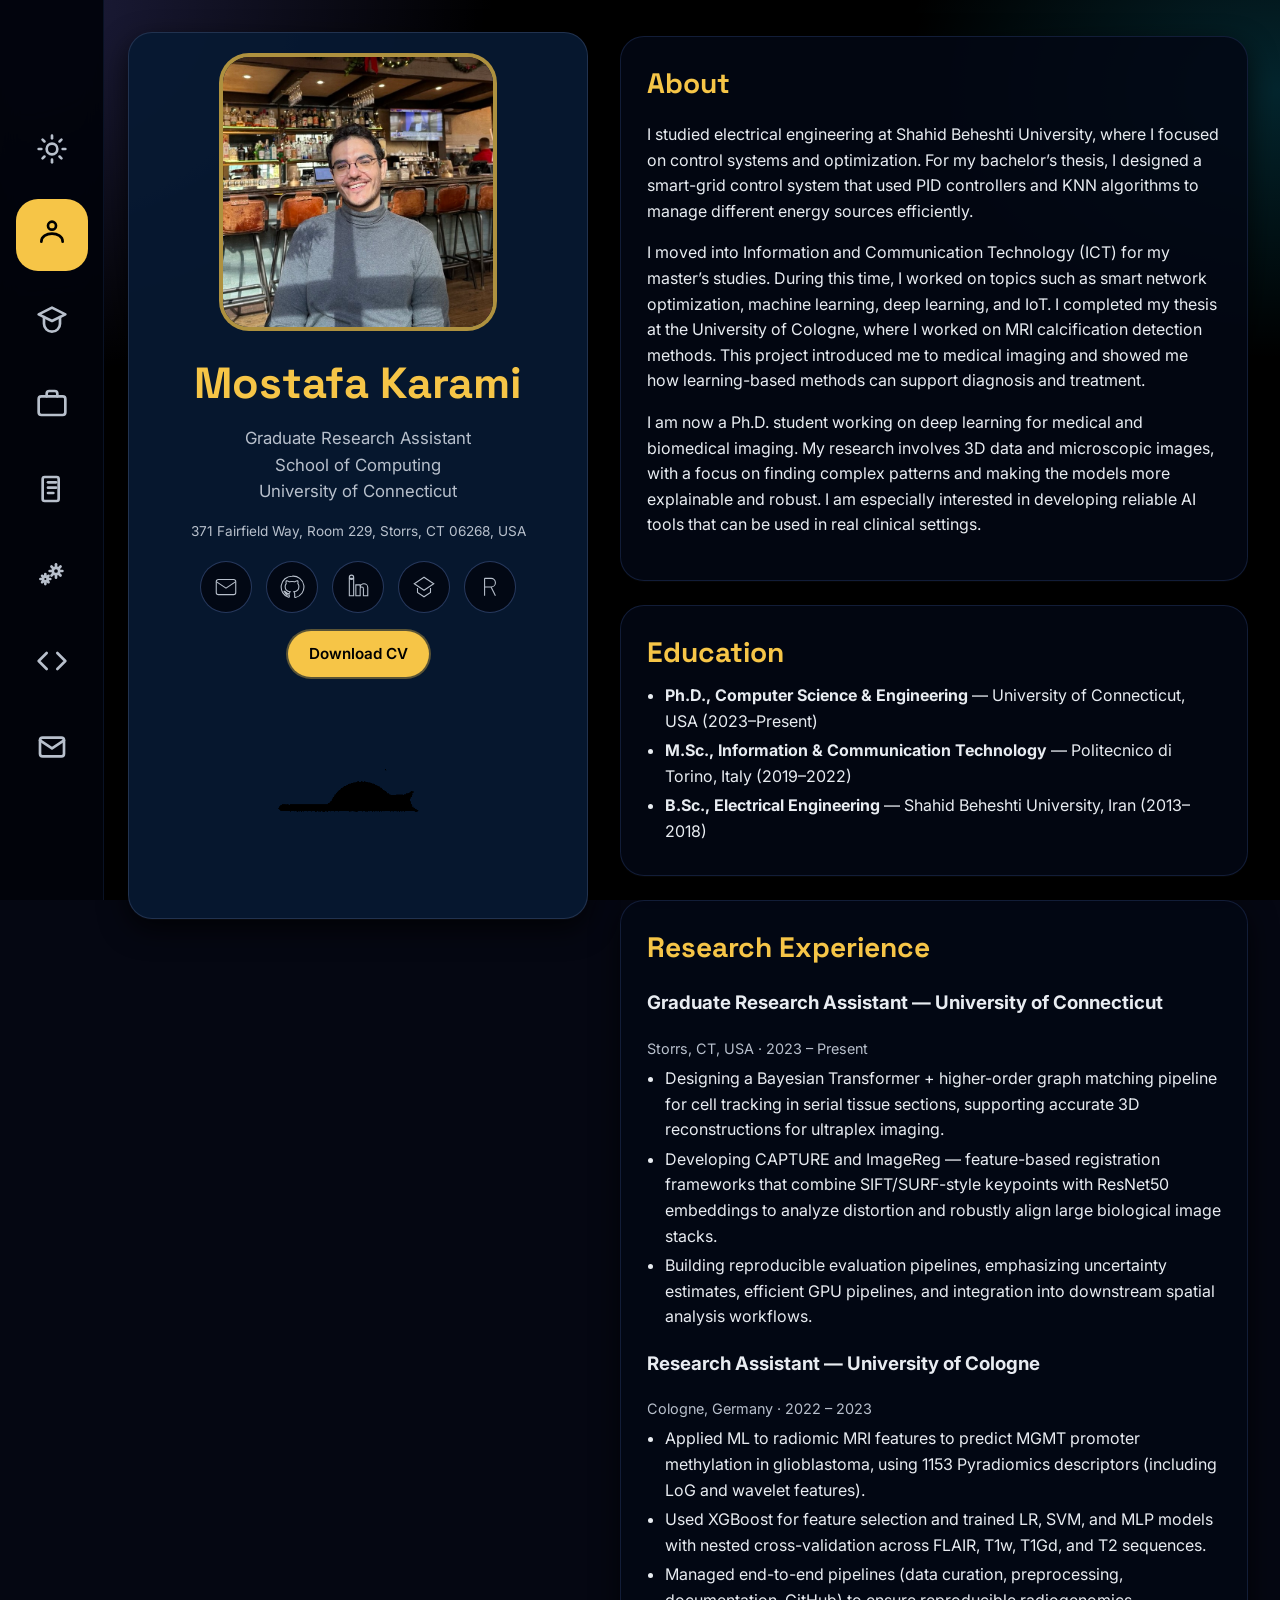
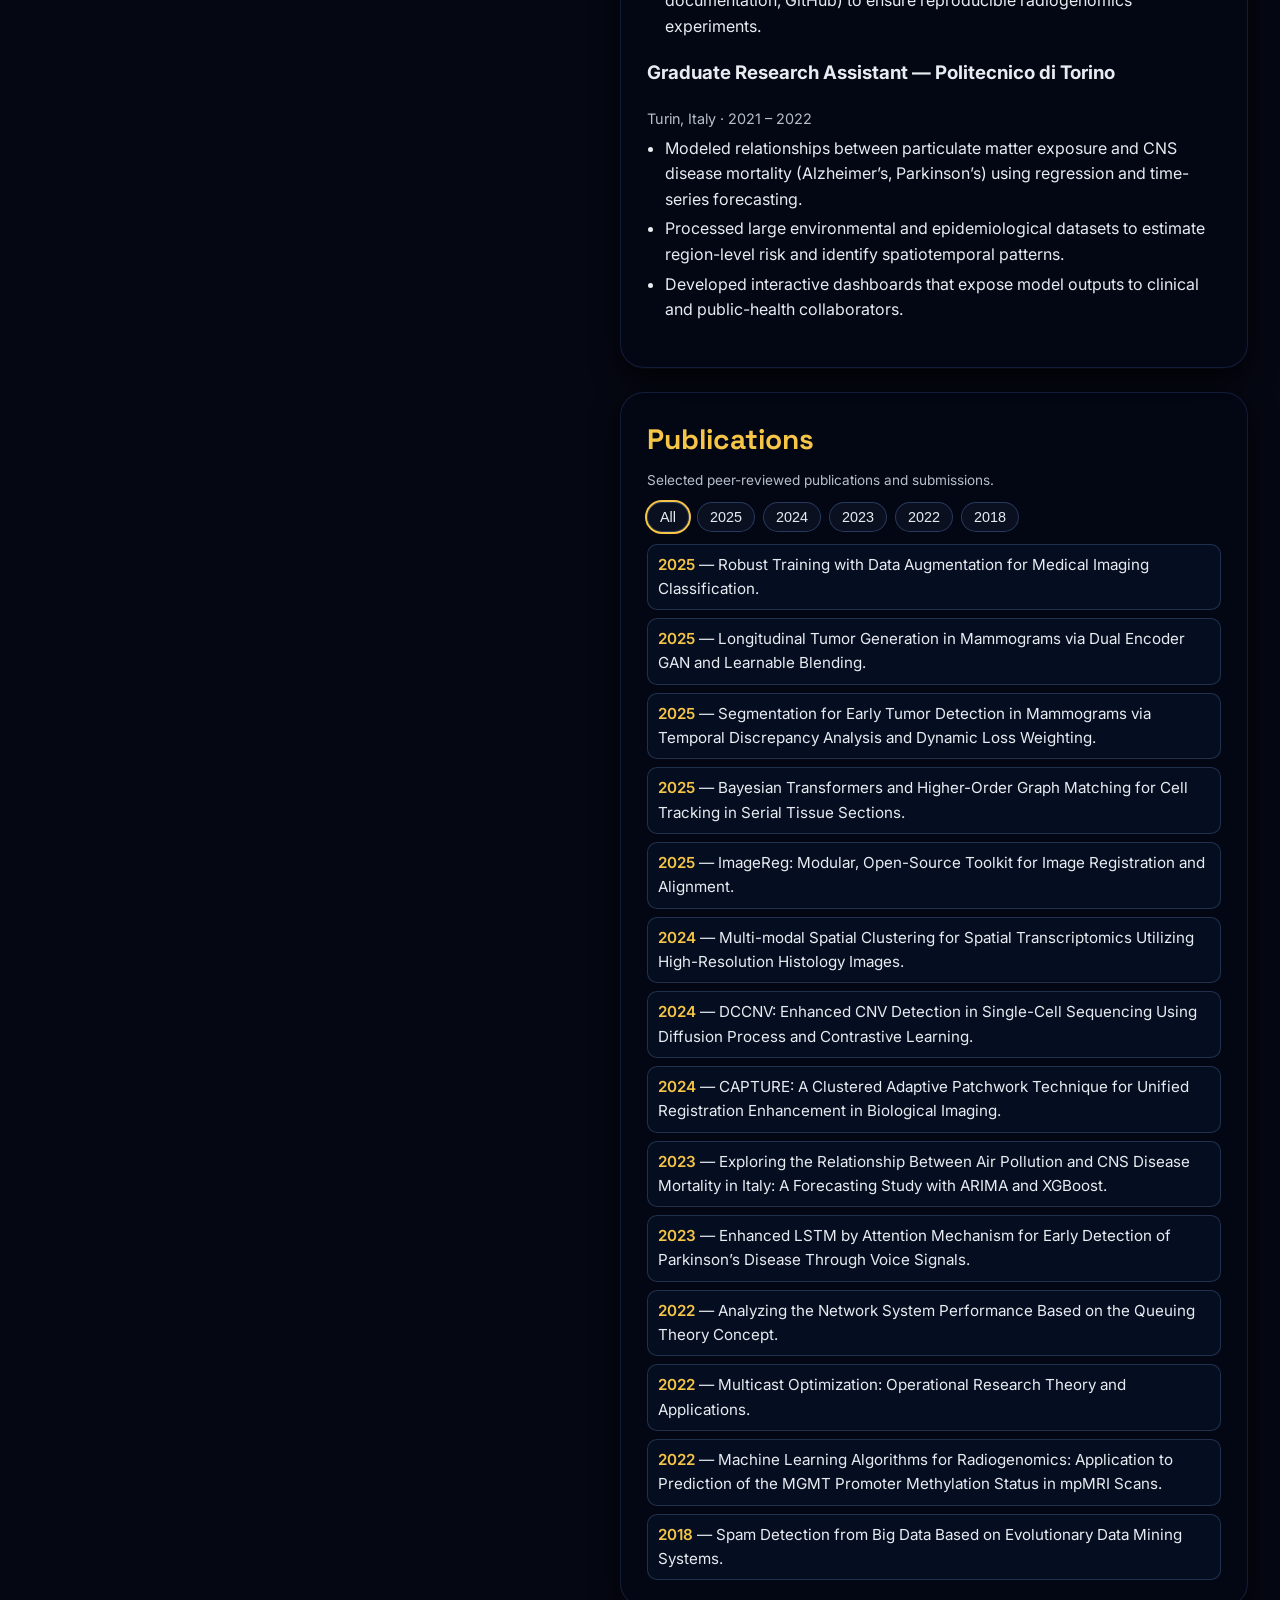
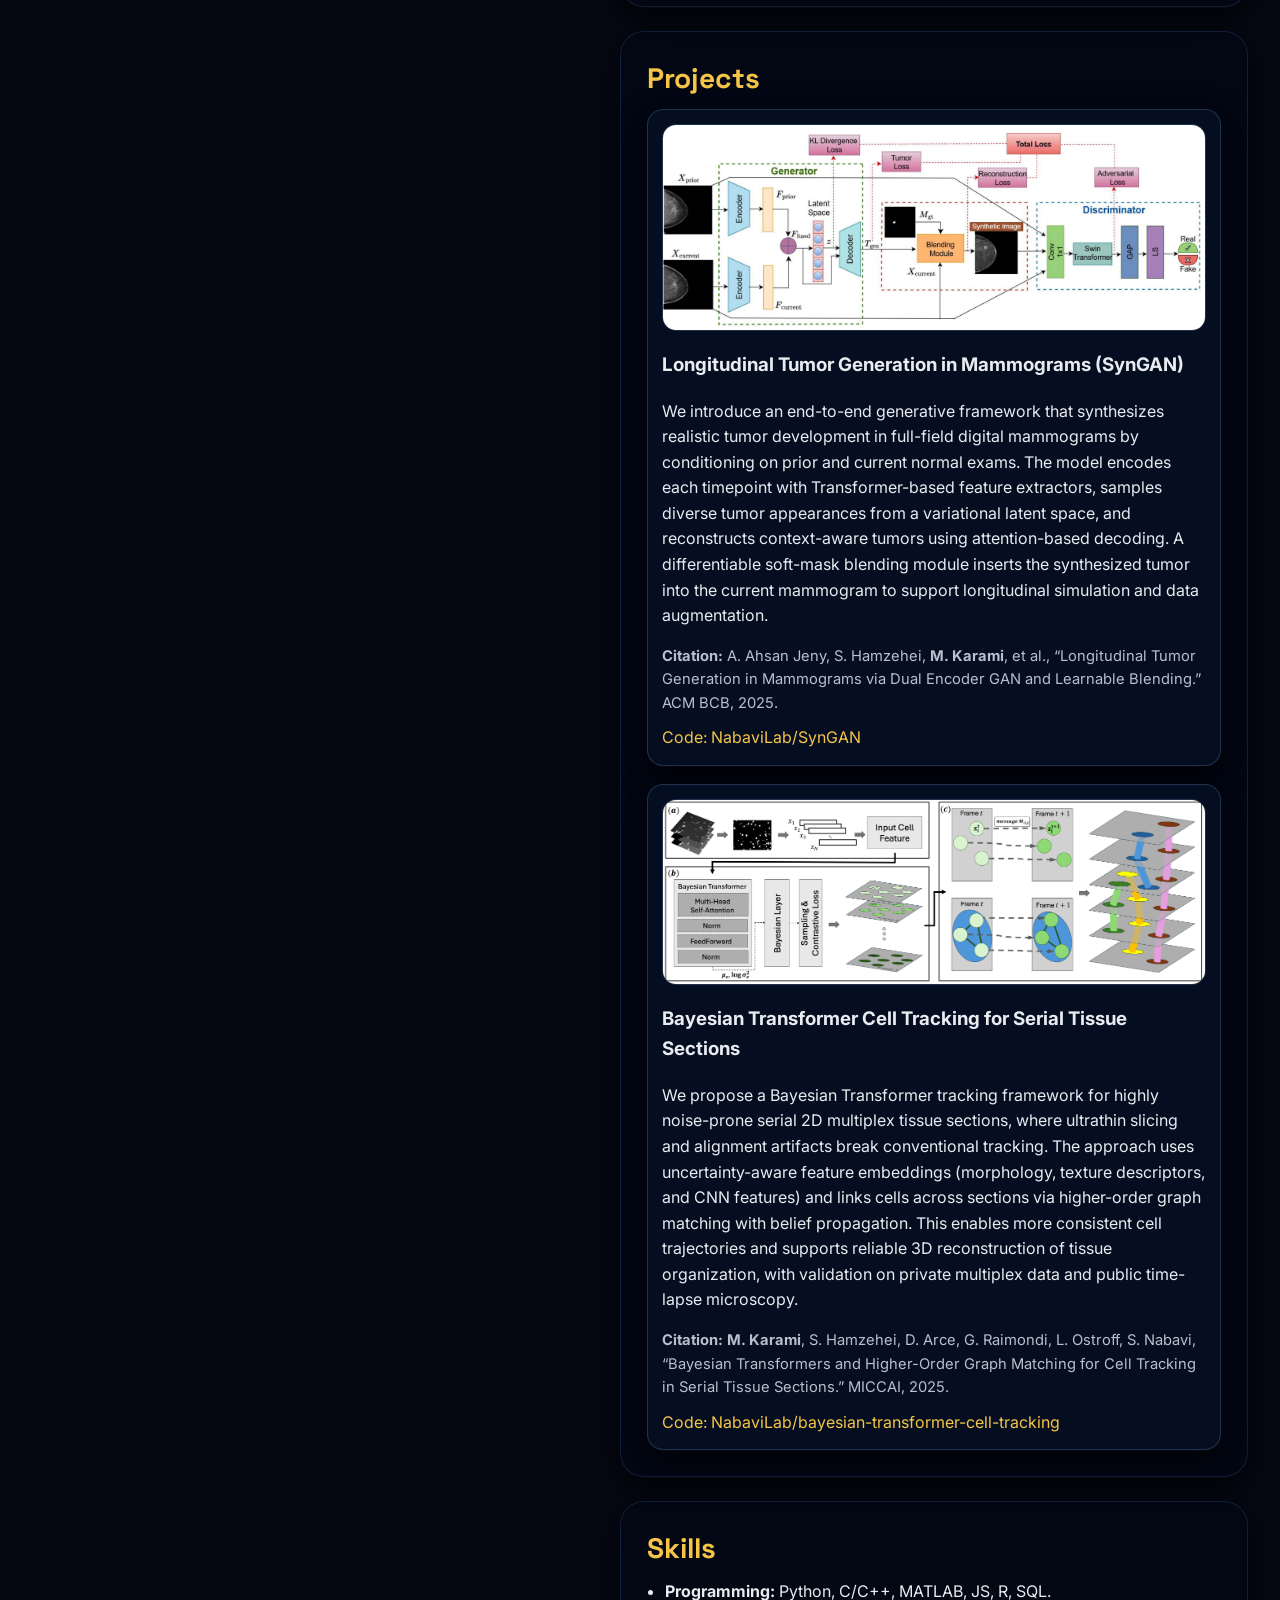
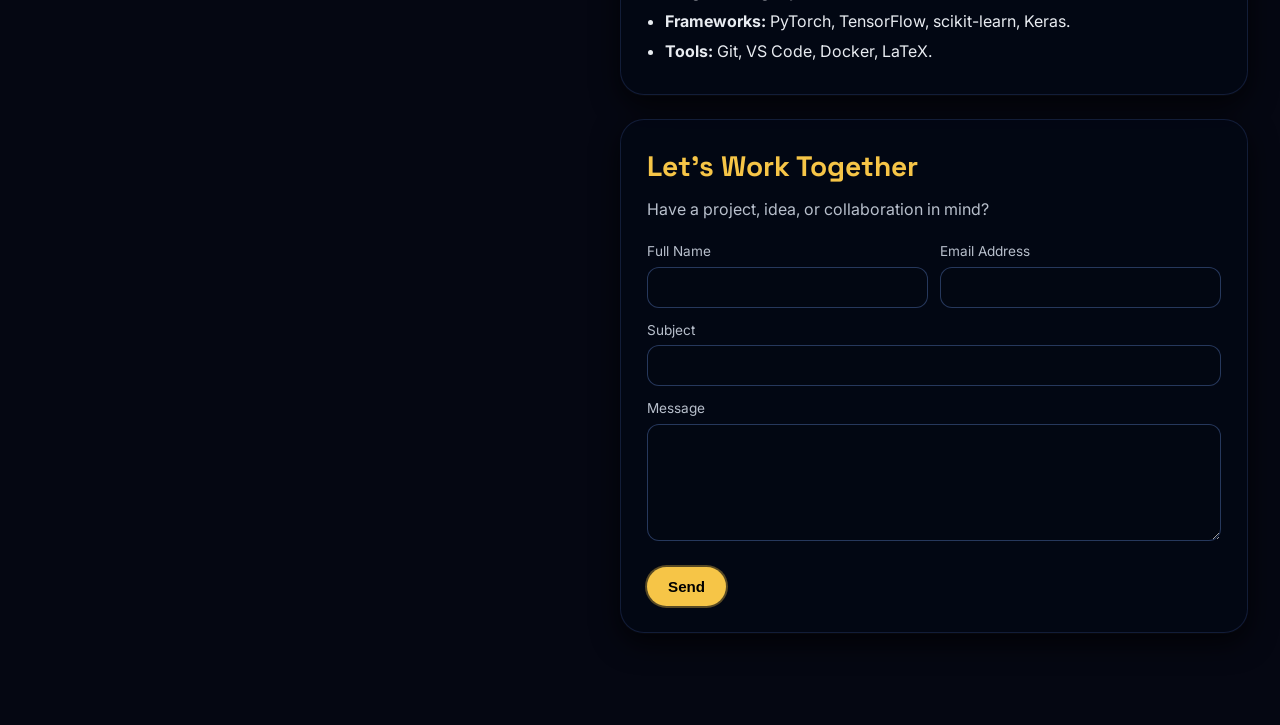
==== index.html @ eb95467d "update profile card" ====
<!doctype html>
<html lang="en">
<head>
  <meta charset="utf-8">
  <title>Mostafa Karami — Portfolio</title>
  <meta name="viewport" content="width=device-width, initial-scale=1">
  <meta name="description" content="Mostafa Karami — Ph.D. student in Computer Science &amp; Engineering at the University of Connecticut. Research in biomedical imaging, machine learning, robustness, and privacy.">
  <link rel="stylesheet" href="styles.css">
  <link rel="icon" type="image/svg+xml" href="data:image/svg+xml,%3Csvg xmlns='http://www.w3.org/2000/svg' viewBox='0 0 64 64'%3E%3Crect x='2' y='2' width='60' height='60' rx='14' ry='14' fill='%23050712'/%3E%3Crect x='14' y='18' width='36' height='28' rx='6' ry='6' fill='none' stroke='%23f6c547' stroke-width='3'/%3E%3Ccircle cx='32' cy='32' r='9' fill='none' stroke='%23f6c547' stroke-width='3'/%3E%3Ccircle cx='32' cy='32' r='3' fill='%23f6c547'/%3E%3Cpath d='M18 24l-4-4M18 40l-4 4M46 24l4-4M46 40l4 4' stroke='%23f6c547' stroke-width='3' stroke-linecap='round'/%3E%3C/svg%3E">
  <link rel="preconnect" href="https://fonts.googleapis.com">
  <link rel="preconnect" href="https://fonts.gstatic.com" crossorigin>
  <link href="https://fonts.googleapis.com/css2?family=Inter:wght@400;600;800&family=Space+Grotesk:wght@500;700&display=swap" rel="stylesheet">
  <script defer src="script.js"></script>
</head>

<body id="top">
  <aside class="left-rail" aria-label="Section navigation">
    <nav class="side-nav">
      <button class="nav-item theme-toggle" type="button" aria-label="Toggle theme">
        <div class="nav-icon">
          <svg class="theme-icon theme-icon-sun" viewBox="0 0 24 24" fill="none" stroke="currentColor"
               stroke-width="2" stroke-linecap="round" stroke-linejoin="round" aria-hidden="true">
            <circle cx="12" cy="12" r="4"></circle>
            <path d="M12 2v2"></path><path d="M12 20v2"></path>
            <path d="M4.93 4.93l1.41 1.41"></path><path d="M17.66 17.66l1.41 1.41"></path>
            <path d="M2 12h2"></path><path d="M20 12h2"></path>
            <path d="M4.93 19.07l1.41-1.41"></path><path d="M17.66 6.34l1.41-1.41"></path>
          </svg>
          <svg class="theme-icon theme-icon-moon" viewBox="0 0 24 24" fill="none" stroke="currentColor"
               stroke-width="2" stroke-linecap="round" stroke-linejoin="round" aria-hidden="true">
            <path d="M21 12.8A8 8 0 1 1 11.2 3a6.5 6.5 0 0 0 9.8 9.8z"></path>
          </svg>
        </div>
        <span class="nav-label">Theme</span>
      </button>

      <a href="#about" class="nav-item" data-section="about">
        <div class="nav-icon">
          <svg viewBox="0 0 24 24" fill="none" stroke="currentColor" stroke-width="2"
               stroke-linecap="round" stroke-linejoin="round" aria-hidden="true">
            <circle cx="12" cy="8" r="3"></circle>
            <path d="M4 20c0-4 4-6 8-6s8 2 8 6"></path>
          </svg>
        </div>
        <span class="nav-label">About</span>
      </a>

      <a href="#education" class="nav-item" data-section="education">
        <div class="nav-icon">
          <svg viewBox="0 0 24 24" fill="none" stroke="currentColor" stroke-width="2"
               stroke-linecap="round" stroke-linejoin="round" aria-hidden="true">
            <path d="M22 10L12 5 2 10l10 5 10-5z"></path>
            <path d="M6 12v5a6 6 0 0 0 12 0v-5"></path>
          </svg>
        </div>
        <span class="nav-label">Education</span>
      </a>

      <a href="#experience" class="nav-item" data-section="experience">
        <div class="nav-icon">
          <svg viewBox="0 0 24 24" fill="none" stroke="currentColor" stroke-width="2"
               stroke-linecap="round" stroke-linejoin="round" aria-hidden="true">
            <rect x="2" y="7" width="20" height="14" rx="2"></rect>
            <path d="M16 7V5a2 2 0 0 0-2-2h-4a2 2 0 0 0-2 2v2"></path>
          </svg>
        </div>
        <span class="nav-label">Experience</span>
      </a>

      <a href="#publications" class="nav-item" data-section="publications">
        <div class="nav-icon">
          <svg viewBox="0 0 24 24" fill="none" stroke="currentColor" stroke-width="2"
               stroke-linecap="round" stroke-linejoin="round" aria-hidden="true">
            <rect x="5" y="3" width="12" height="18" rx="1.5"></rect>
            <path d="M9 7h6"></path>
            <path d="M9 11h6"></path>
            <path d="M9 15h4"></path>
          </svg>
        </div>
        <span class="nav-label">Publications</span>
      </a>

      <a href="#projects" class="nav-item" data-section="projects">
        <div class="nav-icon">
          <svg viewBox="0 0 24 24" fill="none" stroke="currentColor" stroke-width="2"
              stroke-linecap="round" stroke-linejoin="round" aria-hidden="true">
            <circle cx="15" cy="9" r="2.4"></circle>
            <path d="M15 5.5v-1.5"></path>
            <path d="M15 14v-1.5"></path>
            <path d="M11.8 9h-1.6"></path>
            <path d="M19.8 9h-1.6"></path>
            <path d="M12.7 6.7l-1.1-1.1"></path>
            <path d="M18.4 12.4l-1.1-1.1"></path>
            <path d="M12.7 11.3l-1.1 1.1"></path>
            <path d="M18.4 5.6l-1.1 1.1"></path>
            <circle cx="7" cy="15" r="1.8"></circle>
            <path d="M7 12.2v-.9"></path>
            <path d="M7 18.8v-.9"></path>
            <path d="M4.2 15H3.3"></path>
            <path d="M10.7 15H9.8"></path>
            <path d="M5.3 13.3l-.7-.7"></path>
            <path d="M9.4 17.4l-.7-.7"></path>
            <path d="M5.3 16.7l-.7.7"></path>
            <path d="M9.4 12.6l-.7.7"></path>
          </svg>
        </div>
        <span class="nav-label">Projects</span>
      </a>

      <a href="#skills" class="nav-item" data-section="skills">
        <div class="nav-icon">
          <svg viewBox="0 0 24 24" fill="none" stroke="currentColor" stroke-width="2"
               stroke-linecap="round" stroke-linejoin="round" aria-hidden="true">
            <path d="M16 18l6-6-6-6"></path>
            <path d="M8 6l-6 6 6 6"></path>
          </svg>
        </div>
        <span class="nav-label">Skills</span>
      </a>

      <a href="#contact" class="nav-item" data-section="contact">
        <div class="nav-icon">
          <svg viewBox="0 0 24 24" fill="none" stroke="currentColor" stroke-width="2"
               stroke-linecap="round" stroke-linejoin="round" aria-hidden="true">
            <rect x="3" y="5" width="18" height="14" rx="2"></rect>
            <path d="M3 7l9 6 9-6"></path>
          </svg>
        </div>
        <span class="nav-label">Contact</span>
      </a>
    </nav>
  </aside>

  <div class="wrap">
    <div class="layout">
      <div class="left-column">
        <aside class="profile-card" aria-labelledby="name">
          <div class="profile-main">
            <div class="avatar">
              <img src="pics/profile_pic.jpg" alt="Mostafa Karami" class="avatar-img">
            </div>

            <h1 id="name">Mostafa Karami</h1>
            <p class="tagline">
              Graduate Research Assistant <br> School of Computing <br>
              University of Connecticut
            </p>

            <ul class="profile-contact">
              <li>371 Fairfield Way, Room 229, Storrs, CT 06268, USA</li>
            </ul>

            <div class="social-icons">
              <a class="icon-btn" href="mailto:Mostafa.Karami@uconn.edu" aria-label="Email">
                <svg viewBox="0 0 24 24">
                  <rect x="3" y="5" width="18" height="14" rx="2"></rect>
                  <path d="M3 7l9 6l9-6"></path>
                </svg>
              </a>
            
              <a class="icon-btn" href="https://github.com/KaramiMostafa" target="_blank" rel="noopener" aria-label="GitHub">
                <svg viewBox="0 0 24 24">
                  <path d="M12 2a10 10 0 0 0-3.16 19.49c.5.09.68-.22.68-.48v-1.7c-2.78.6-3.37-1.34-3.37-1.34-.46-1.15-1.12-1.45-1.12-1.45-.91-.62.07-.61.07-.61 1 .07 1.53 1.06 1.53 1.06.9 1.54 2.36 1.1 2.94.84a2.2 2.2 0 0 1 .66-1.38c-2.22-.26-4.55-1.11-4.55-4.92a3.84 3.84 0 0 1 1-2.66 3.3 3.3 0 0 1 .09-2.63s.84-.27 2.75 1.02a9.4 9.4 0 0 1 5 0c1.9-1.29 2.75-1.02 2.75-1.02a3.3 3.3 0 0 1 .09 2.63 3.84 3.84 0 0 1 1 2.66c0 3.82-2.34 4.66-4.57 4.91a2.5 2.5 0 0 1 .71 1.94v2.87c0 .26.18.57.69.48A10 10 0 0 0 12 2z"></path>
                </svg>
              </a>
            
              <a class="icon-btn" href="https://www.linkedin.com/in/mostafakarami/" target="_blank" rel="noopener" aria-label="LinkedIn">
                <svg viewBox="0 0 24 24">
                  <path d="M4 4h4v16H4z"></path>
                  <circle cx="6" cy="3" r="2"></circle>
                  <path d="M10 10h4v2.5a3.5 3.5 0 0 1 7 0V20h-4v-6.5a1.5 1.5 0 0 0-3 0V20h-4z"></path>
                </svg>
              </a>
            
              <a class="icon-btn" href="https://scholar.google.com/citations?user=wU6NpyUAAAAJ&hl=en" target="_blank" rel="noopener" aria-label="Google Scholar">
                <svg viewBox="0 0 24 24">
                  <path d="M12 3L3 9l9 6 9-6-9-6z"></path>
                  <path d="M6 13v4l6 4 6-4v-4"></path>
                </svg>
              </a>
            
              <a class="icon-btn" href="https://www.researchgate.net/profile/Mostafa_Karami6?ev=hdr_xprf" target="_blank" rel="noopener" aria-label="ResearchGate">
                <svg viewBox="0 0 24 24" aria-hidden="true">
                  <path d="M7 20V4"></path>
                  <path d="M7 12h6a4 4 0 0 0 0-8H7"></path>
                  <path d="M13 12l4 8"></path>
                </svg>
              </a>
            </div>            

            <a class="btn primary cv-btn" href="CV/CV_Karami_2025.pdf" download="Mostafa_Karami_CV_2025">
              <span>Download CV</span>
            </a>
          </div>

          <div class="profile-cat">
            <img src="pics/cat_sleep_transparent.gif" alt="Sleeping cat" class="profile-cat-gif">
          </div>
        </aside>
      </div>

      <main class="content">
        <section id="about" class="section section-card">
          <h2>About</h2>

          <p>
            I studied electrical engineering at Shahid Beheshti University, where I focused on control systems and optimization.
            For my bachelor’s thesis, I designed a smart-grid control system that used PID controllers and KNN algorithms to
            manage different energy sources efficiently.
          </p>

          <p>
            I moved into Information and Communication Technology (ICT) for my master’s studies. During this time, I worked on
            topics such as smart network optimization, machine learning, deep learning, and IoT. I completed my thesis at the
            University of Cologne, where I worked on MRI calcification detection methods. This project introduced me to medical
            imaging and showed me how learning-based methods can support diagnosis and treatment.
          </p>

          <p>
            I am now a Ph.D. student working on deep learning for medical and biomedical imaging. My research involves 3D data
            and microscopic images, with a focus on finding complex patterns and making the models more explainable and robust.
            I am especially interested in developing reliable AI tools that can be used in real clinical settings.
          </p>
        </section>

        <section id="education" class="section section-card">
          <h2>Education</h2>
          <ul class="facts">
            <li><strong>Ph.D., Computer Science &amp; Engineering</strong> — University of Connecticut, USA (2023–Present)</li>
            <li><strong>M.Sc., Information &amp; Communication Technology</strong> — Politecnico di Torino, Italy (2019–2022)</li>
            <li><strong>B.Sc., Electrical Engineering</strong> — Shahid Beheshti University, Iran (2013–2018)</li>
          </ul>
        </section>

        <section id="experience" class="section section-card">
          <h2>Research Experience</h2>

          <div class="exp-block">
            <h3>Graduate Research Assistant — University of Connecticut</h3>
            <p class="exp-meta">Storrs, CT, USA · 2023&nbsp;–&nbsp;Present</p>
            <ul class="facts">
              <li>Designing a Bayesian Transformer + higher-order graph matching pipeline for cell tracking in serial tissue sections, supporting accurate 3D reconstructions for ultraplex imaging.</li>
              <li>Developing CAPTURE and ImageReg — feature-based registration frameworks that combine SIFT/SURF-style keypoints with ResNet50 embeddings to analyze distortion and robustly align large biological image stacks.</li>
              <li>Building reproducible evaluation pipelines, emphasizing uncertainty estimates, efficient GPU pipelines, and integration into downstream spatial analysis workflows.</li>
            </ul>
          </div>

          <div class="exp-block">
            <h3>Research Assistant — University of Cologne</h3>
            <p class="exp-meta">Cologne, Germany · 2022&nbsp;–&nbsp;2023</p>
            <ul class="facts">
              <li>Applied ML to radiomic MRI features to predict MGMT promoter methylation in glioblastoma, using 1153 Pyradiomics descriptors (including LoG and wavelet features).</li>
              <li>Used XGBoost for feature selection and trained LR, SVM, and MLP models with nested cross-validation across FLAIR, T1w, T1Gd, and T2 sequences.</li>
              <li>Managed end-to-end pipelines (data curation, preprocessing, documentation, GitHub) to ensure reproducible radiogenomics experiments.</li>
            </ul>
          </div>

          <div class="exp-block">
            <h3>Graduate Research Assistant — Politecnico di Torino</h3>
            <p class="exp-meta">Turin, Italy · 2021&nbsp;–&nbsp;2022</p>
            <ul class="facts">
              <li>Modeled relationships between particulate matter exposure and CNS disease mortality (Alzheimer’s, Parkinson’s) using regression and time-series forecasting.</li>
              <li>Processed large environmental and epidemiological datasets to estimate region-level risk and identify spatiotemporal patterns.</li>
              <li>Developed interactive dashboards that expose model outputs to clinical and public-health collaborators.</li>
            </ul>
          </div>
        </section>

        <section id="publications" class="section section-card">
          <h2>Publications</h2>
          <p class="pub-legend">Selected peer-reviewed publications and submissions.</p>

          <div class="pub-filters" role="tablist" aria-label="Filter by year">
            <button class="chip" role="tab" aria-selected="true" data-filter="all">All</button>
            <button class="chip" role="tab" aria-selected="false" data-filter="2025">2025</button>
            <button class="chip" role="tab" aria-selected="false" data-filter="2024">2024</button>
            <button class="chip" role="tab" aria-selected="false" data-filter="2023">2023</button>
            <button class="chip" role="tab" aria-selected="false" data-filter="2022">2022</button>
            <button class="chip" role="tab" aria-selected="false" data-filter="2018">2018</button>
          </div>

          <ul id="pub-list" class="pub-list-simple">
            <li class="pub" data-year="2025"><span class="pub-year">2025</span> — Robust Training with Data Augmentation for Medical Imaging Classification.</li>
            <li class="pub" data-year="2025"><span class="pub-year">2025</span> — Longitudinal Tumor Generation in Mammograms via Dual Encoder GAN and Learnable Blending.</li>
            <li class="pub" data-year="2025"><span class="pub-year">2025</span> — Segmentation for Early Tumor Detection in Mammograms via Temporal Discrepancy Analysis and Dynamic Loss Weighting.</li>
            <li class="pub" data-year="2025"><span class="pub-year">2025</span> — Bayesian Transformers and Higher-Order Graph Matching for Cell Tracking in Serial Tissue Sections.</li>
            <li class="pub" data-year="2025"><span class="pub-year">2025</span> — ImageReg: Modular, Open-Source Toolkit for Image Registration and Alignment.</li>
            <li class="pub" data-year="2024"><span class="pub-year">2024</span> — Multi-modal Spatial Clustering for Spatial Transcriptomics Utilizing High-Resolution Histology Images.</li>
            <li class="pub" data-year="2024"><span class="pub-year">2024</span> — DCCNV: Enhanced CNV Detection in Single-Cell Sequencing Using Diffusion Process and Contrastive Learning.</li>
            <li class="pub" data-year="2024"><span class="pub-year">2024</span> — CAPTURE: A Clustered Adaptive Patchwork Technique for Unified Registration Enhancement in Biological Imaging.</li>
            <li class="pub" data-year="2023"><span class="pub-year">2023</span> — Exploring the Relationship Between Air Pollution and CNS Disease Mortality in Italy: A Forecasting Study with ARIMA and XGBoost.</li>
            <li class="pub" data-year="2023"><span class="pub-year">2023</span> — Enhanced LSTM by Attention Mechanism for Early Detection of Parkinson’s Disease Through Voice Signals.</li>
            <li class="pub" data-year="2022"><span class="pub-year">2022</span> — Analyzing the Network System Performance Based on the Queuing Theory Concept.</li>
            <li class="pub" data-year="2022"><span class="pub-year">2022</span> — Multicast Optimization: Operational Research Theory and Applications.</li>
            <li class="pub" data-year="2022"><span class="pub-year">2022</span> — Machine Learning Algorithms for Radiogenomics: Application to Prediction of the MGMT Promoter Methylation Status in mpMRI Scans.</li>
            <li class="pub" data-year="2018"><span class="pub-year">2018</span> — Spam Detection from Big Data Based on Evolutionary Data Mining Systems.</li>
          </ul>
        </section>

        <section id="projects" class="section section-card">
          <h2>Projects</h2>

          <div class="project-grid project-grid--stack">
            <article class="project project--wide">
              <figure class="project-figure">
                <img src="pics/2D_GAN_overview.png" alt="Overview of the longitudinal tumor generation framework (SynGAN)" class="project-img" loading="lazy">
              </figure>
              <div class="project-body project-body--wide">
                <h3>Longitudinal Tumor Generation in Mammograms (SynGAN)</h3>
                <p>
                  We introduce an end-to-end generative framework that synthesizes realistic tumor development in full-field
                  digital mammograms by conditioning on prior and current normal exams. The model encodes each timepoint with
                  Transformer-based feature extractors, samples diverse tumor appearances from a variational latent space, and
                  reconstructs context-aware tumors using attention-based decoding. A differentiable soft-mask blending module
                  inserts the synthesized tumor into the current mammogram to support longitudinal simulation and data
                  augmentation.
                </p>
                <p class="project-cite">
                  <strong>Citation:</strong> A. Ahsan Jeny, S. Hamzehei, <strong>M. Karami</strong>, et al.,
                  “Longitudinal Tumor Generation in Mammograms via Dual Encoder GAN and Learnable Blending.” ACM BCB, 2025.
                </p>
                <p class="project-links">
                  <a href="https://github.com/NabaviLab/SynGAN" target="_blank" rel="noopener">Code: NabaviLab/SynGAN</a>
                </p>
              </div>
            </article>

            <article class="project project--wide">
              <figure class="project-figure">
                <img src="pics/tracking_overview.png" alt="Overview of the Bayesian Transformer cell tracking framework" class="project-img" loading="lazy">
              </figure>
              <div class="project-body project-body--wide">
                <h3>Bayesian Transformer Cell Tracking for Serial Tissue Sections</h3>
                <p>
                  We propose a Bayesian Transformer tracking framework for highly noise-prone serial 2D multiplex tissue sections,
                  where ultrathin slicing and alignment artifacts break conventional tracking. The approach uses uncertainty-aware
                  feature embeddings (morphology, texture descriptors, and CNN features) and links cells across sections via
                  higher-order graph matching with belief propagation. This enables more consistent cell trajectories and supports
                  reliable 3D reconstruction of tissue organization, with validation on private multiplex data and public
                  time-lapse microscopy.
                </p>
                <p class="project-cite">
                  <strong>Citation:</strong> <strong>M. Karami</strong>, S. Hamzehei, D. Arce, G. Raimondi, L. Ostroff, S. Nabavi,
                  “Bayesian Transformers and Higher-Order Graph Matching for Cell Tracking in Serial Tissue Sections.” MICCAI, 2025.
                </p>
                <p class="project-links">
                  <a href="https://github.com/NabaviLab/bayesian-transformer-cell-tracking" target="_blank" rel="noopener">
                    Code: NabaviLab/bayesian-transformer-cell-tracking
                  </a>
                </p>
              </div>
            </article>
          </div>
        </section>

        <section id="skills" class="section section-card">
          <h2>Skills</h2>
          <ul class="facts">
            <li><strong>Programming:</strong> Python, C/C++, MATLAB, JS, R, SQL.</li>
            <li><strong>Frameworks:</strong> PyTorch, TensorFlow, scikit-learn, Keras.</li>
            <li><strong>Tools:</strong> Git, VS Code, Docker, LaTeX.</li>
          </ul>
        </section>

        <section id="contact" class="section section-card contact-card">
          <h2>Let’s Work Together</h2>
          <p class="contact-subtitle">Have a project, idea, or collaboration in mind?</p>

          <form class="contact-form" method="POST" action="https://formspree.io/f/xldkzlye">
            <div class="contact-row">
              <label>
                <span>Full Name</span>
                <input type="text" name="name" required>
              </label>
              <label>
                <span>Email Address</span>
                <input type="email" name="email" required>
              </label>
            </div>

            <div class="contact-row">
              <label>
                <span>Subject</span>
                <input type="text" name="subject" required>
              </label>
            </div>

            <label class="contact-message">
              <span>Message</span>
              <textarea name="message" rows="5" required></textarea>
            </label>

            <input type="hidden" name="_subject" value="New message from mostafakarami.com">
            <button class="btn primary contact-btn" type="submit">Send</button>
          </form>
        </section>
      </main>
    </div>
  </div>

  <a href="#top" class="scroll-top" aria-label="Back to top">↑</a>
  <div id="cursor-ring" aria-hidden="true"></div>
</body>
</html>
---- styles.css ----
:root{
  --bg: #050712;
  --text: #e8ecf1;
  --text-dim: #b8c0cc;
  --accent: #f6c547;
  --accent-contrast: #000000;
  --rail-bg: rgba(2, 4, 11, 0.95);
  --rail-border: rgba(11, 20, 40, 0.9);
  --card-bg: rgba(7, 25, 50, 0.92);
  --card-border: rgba(36, 54, 84, 0.9);
  --panel-bg: rgba(3, 8, 20, 0.86);
  --panel-border: rgba(20, 32, 60, 0.9);
  --item-bg: #050e20;
  --item-border: rgba(36,54,84,0.9);
  --chip-bg: #0a1020;
  --chip-border: rgba(43,61,100,0.9);
  --input-bg: rgba(3,8,20,0.95);
  --input-border: rgba(43,61,100,0.9);
  --shadow: 0 1px 0 rgba(255,255,255,0.02), 0 10px 28px rgba(0,0,0,0.7);
  --bg-gif: url("pics/Neural-Networks.gif");
  --bg-gif-base: #000;
  --bg-gif-opacity: 0.9;
  --bg-gif-filter: none;
  --bg-gif-transform: none;
  --tooltip-bg: rgba(7,12,25,0.98);
  --tooltip-text: #ffffff;
  --tooltip-border: rgba(255,255,255,0.10);
}

body.light{
  --bg: #ffffff;
  --text: #0b0d10;
  --text-dim: #374151;
  --accent: #1d4ed8;
  --accent-contrast: #ffffff;
  --rail-bg: rgba(255,255,255,0.92);
  --rail-border: rgba(0,0,0,0.10);
  --card-bg: rgba(255,255,255,0.88);
  --card-border: rgba(0,0,0,0.12);
  --panel-bg: rgba(255,255,255,0.82);
  --panel-border: rgba(0,0,0,0.10);
  --item-bg: rgba(255,255,255,0.92);
  --item-border: rgba(0,0,0,0.12);
  --chip-bg: rgba(255,255,255,0.88);
  --chip-border: rgba(0,0,0,0.12);
  --input-bg: rgba(255,255,255,0.90);
  --input-border: rgba(0,0,0,0.15);
  --shadow: 0 6px 20px rgba(0,0,0,0.10);
  --bg-gif: url("pics/light_background.gif");
  --bg-gif-base: #ffffff;
  --bg-gif-opacity: 0.85;
  --bg-gif-filter: blur(2px) saturate(1.05);
  --bg-gif-transform: scale(1.03);
  --tooltip-bg: rgba(255,255,255,0.95);
  --tooltip-text: #0b0d10;
  --tooltip-border: rgba(0,0,0,0.10);
}

*{box-sizing:border-box}
html,body{height:100%}
html{scroll-behavior:smooth}

body{
  margin:0;
  font-family:Inter,system-ui,-apple-system,Segoe UI,Roboto,Helvetica,Arial;
  line-height:1.6;
  color:var(--text);
  background-color: var(--bg);
}

body::before{
  content:"";
  position:fixed;
  inset:0;
  background: var(--bg-gif-base) var(--bg-gif) center/contain no-repeat;
  opacity: var(--bg-gif-opacity);
  filter: var(--bg-gif-filter);
  transform: var(--bg-gif-transform);
  transform-origin:center;
  z-index:-2;
}

body::after{
  content:"";
  position:fixed;
  inset:0;
  background:
    radial-gradient(900px 700px at 0% 0%, rgba(124,124,255,0.25), transparent 55%) no-repeat,
    radial-gradient(700px 500px at 100% 10%, rgba(23,209,255,0.18), transparent 55%) no-repeat,
    linear-gradient(to bottom, rgba(0,0,0,0.2), rgba(0,0,0,0.6));
  z-index:-1;
}

body.light::after{
  background:
    radial-gradient(900px 700px at 0% 0%, rgba(255,255,255,0.35), transparent 60%) no-repeat,
    radial-gradient(700px 500px at 100% 10%, rgba(255,255,255,0.28), transparent 60%) no-repeat,
    linear-gradient(to bottom, rgba(255,255,255,0.18), rgba(255,255,255,0.45));
}

.wrap{ padding-left:104px }
.layout{
  max-width:1300px;
  margin:0 auto;
  padding:32px 32px 32px 24px;
  display:grid;
  gap:32px;
  grid-template-columns:460px 1fr;
}

@media (max-width:1024px){
  .wrap{ padding-left:0 }
  .layout{ grid-template-columns:1fr; padding:20px; }
}

.left-rail{
  position:fixed; top:0; left:0; bottom:0; width:104px;
  background:var(--rail-bg);
  backdrop-filter:blur(10px) saturate(150%);
  border-right:1px solid var(--rail-border);
  display:flex; align-items:center; justify-content:center;
  z-index:20;
}

@media (max-width:1024px){ .left-rail{ display:none } }

.side-nav{
  display:grid;
  gap:14px;
}

.nav-item{
  position:relative;
  width:72px; height:72px;
  display:flex; align-items:center; justify-content:center;
  border-radius:22px;
  color:var(--text-dim);
  border:1px solid transparent;
  text-decoration:none;
  cursor:pointer;
  transition:transform .15s, background-color .15s, color .15s, border-color .15s;
  background:transparent;
  padding:0;
}

.nav-item:focus{ outline:none; }

.nav-icon svg{
  width:32px; height:32px;
  stroke:currentColor;
  fill:none;
}

.nav-label{
  position:absolute;
  left:100%;
  margin-left:10px;
  padding:6px 12px;
  border-radius:999px;
  background:var(--tooltip-bg);
  color:var(--tooltip-text);
  border:1px solid var(--tooltip-border);
  font-size:.85rem;
  white-space:nowrap;
  opacity:0;
  transform:translateX(-6px);
  pointer-events:none;
  transition:opacity .15s ease, transform .15s ease;
}

.nav-item:hover,
.nav-item:focus-visible{
  transform:translateY(-2px);
  color:var(--accent-contrast);
  background:var(--accent);
  border-color:transparent;
}

.nav-item:hover .nav-label,
.nav-item:focus-visible .nav-label{
  opacity:1;
  transform:translateX(0);
}

.nav-item.active{
  color:var(--accent-contrast);
  background:var(--accent);
  border-color:transparent;
}

.nav-item.active .nav-label{
  opacity:0;
  transform:translateX(-6px);
}

.theme-icon-sun{ display:block; }
.theme-icon-moon{ display:none; }
body.light .theme-icon-sun{ display:none; }
body.light .theme-icon-moon{ display:block; }

.left-column{
  display:flex;
  flex-direction:column;
}

.profile-card{
  position:sticky;
  top:16px;
  background:var(--card-bg);
  border:1px solid var(--card-border);
  border-radius:24px;
  box-shadow:var(--shadow);
  min-height:calc(100vh - 32px);
  padding:24px 24px 20px;
  display:flex;
  flex-direction:column;
}

.profile-main{
  display:flex;
  flex-direction:column;
  align-items:center;
  text-align:center;
}

.avatar{ display:flex; justify-content:center; margin-bottom:18px; }

.avatar-img{
  width:270px; height:270px;
  border-radius:26px;
  object-fit:cover;
  box-shadow:0 0 0 4px color-mix(in srgb, var(--accent) 70%, transparent);
}

.profile-card h1{
  font-family:"Space Grotesk",Inter,sans-serif;
  font-size:clamp(2.4rem,3.4vw,3.3rem);
  margin:4px 0 6px;
  color:var(--accent);
}

.tagline{
  margin:0 0 14px;
  color:var(--text-dim);
  font-size:1.05rem;
}

.profile-contact{
  list-style:none;
  padding:0;
  margin:0 0 16px;
  font-size:.85rem;
  color:var(--text-dim);
}

.profile-contact li{ margin:2px 0; }

.social-icons{
  display:flex;
  gap:14px;
  margin-bottom:18px;
  justify-content:center;
}

.icon-btn{
  width:52px; height:52px;
  border-radius:999px;
  border:1px solid var(--chip-border);
  background:var(--input-bg);
  display:grid;
  place-items:center;
  color:var(--text-dim);
  text-decoration:none;
  transition:background .15s, transform .15s, color .15s, border-color .15s, box-shadow .15s;
}

.icon-btn svg{
  width:26px; height:26px;
  stroke:currentColor;
  fill:none;
}

.icon-btn:hover{
  transform:translateY(-1px);
  background:var(--accent);
  color:var(--accent-contrast);
  border-color:transparent;
  box-shadow:0 0 0 3px color-mix(in srgb, var(--accent) 45%, transparent);
}

.btn{
  display:inline-flex;
  align-items:center;
  justify-content:center;
  padding:10px 20px;
  border-radius:999px;
  border:1px solid transparent;
  font-weight:600;
  text-decoration:none;
  font-size:0.95rem;
  cursor:pointer;
}

.btn.primary{
  background:var(--accent);
  color:var(--accent-contrast);
  border-color:transparent;
  box-shadow:0 0 0 2px color-mix(in srgb, var(--accent) 35%, transparent);
}

.btn.primary:hover{
  filter:brightness(1.03);
  box-shadow:0 0 0 3px color-mix(in srgb, var(--accent) 50%, transparent);
}

.cv-btn{ margin-bottom:6px; }

.profile-cat{
  margin-top:auto;
  display:flex;
  justify-content:center;
  padding-top:8px;
}

.profile-cat-gif{
  max-width:275px;
  width:130%;
  height:auto;
}

.content{ padding:4px 0 36px; }

.section-card{
  background:var(--panel-bg);
  border-radius:24px;
  border:1px solid var(--panel-border);
  box-shadow:var(--shadow);
  padding:24px 26px 26px;
  margin-bottom:24px;
  opacity:0;
  transform:translateY(30px);
  transition:opacity .45s ease-out, transform .45s ease-out;
  transition-delay: var(--stagger-delay, 0s);
}

.section-card.in-view{
  opacity:1;
  transform:none;
}

.section h2{
  font-family:"Space Grotesk",Inter,sans-serif;
  font-size:clamp(1.5rem,2.2vw,2.3rem);
  margin:0 0 8px;
  color:var(--accent);
}

section{ scroll-margin-top:24px }

.facts{ margin:6px 0 0; padding-left:18px }
.facts li{ margin:4px 0 }

.exp-block{ margin-bottom:18px; }
.exp-meta{ margin:0 0 6px; font-size:.9rem; color:var(--text-dim); }

.pub-legend{ margin:0 0 10px; font-size:.85rem; color:var(--text-dim); }

.pub-filters{ display:flex; gap:8px; flex-wrap:wrap; margin:8px 0 12px }

.chip{
  background:var(--chip-bg);
  color:var(--text);
  border:1px solid var(--chip-border);
  border-radius:999px;
  padding:6px 12px;
  cursor:pointer;
  font-size:.9rem;
}

.chip[aria-selected="true"]{
  outline:2px solid var(--accent);
}

.pub-list-simple{
  list-style:none;
  padding:0;
  margin:0;
  display:grid;
  gap:8px;
}

.pub-list-simple .pub{
  background:var(--item-bg);
  border:1px solid var(--item-border);
  border-radius:10px;
  padding:8px 10px;
  font-size:.95rem;
  color:var(--text);
}

.pub-year{ color:var(--accent); font-weight:600; }

.project-grid{
  display:grid;
  grid-template-columns:repeat(2,1fr);
  gap:18px;
}

.project-grid--stack{ grid-template-columns:1fr; }

@media (max-width:980px){ .project-grid{ grid-template-columns:1fr } }

.project{
  background:var(--item-bg);
  border:1px solid var(--item-border);
  border-radius:16px;
  box-shadow:var(--shadow);
}

.project--wide{ padding:14px; }

.project-figure{ margin:0 0 12px 0; }

.project-img{
  width:100%;
  height:auto;
  display:block;
  border-radius:14px;
  border:1px solid var(--item-border);
}

.project-body{ padding:16px 14px 18px; }
.project-body--wide{ padding:0; }

.project-cite{ margin:10px 0 0 0; font-size:0.92rem; color:var(--text-dim); }

.project-links{ margin:10px 0 0 0; }

.project-links a{
  color:var(--accent);
  text-decoration:none;
}

.project-links a:hover{ text-decoration:underline; }

.contact-card{ max-width:900px; }

.contact-subtitle{ margin:4px 0 18px; color:var(--text-dim); }

.contact-form{
  display:flex;
  flex-direction:column;
  gap:12px;
}

.contact-row{
  display:flex;
  flex-wrap:wrap;
  gap:12px;
}

.contact-row label{ flex:1 1 0; }

.contact-form label span{
  display:block;
  font-size:.85rem;
  margin-bottom:4px;
  color:var(--text-dim);
}

.contact-form input,
.contact-form textarea{
  width:100%;
  border-radius:12px;
  border:1px solid var(--input-border);
  background:var(--input-bg);
  padding:10px 12px;
  color:var(--text);
  font-family:inherit;
  font-size:.95rem;
}

.contact-form input:focus,
.contact-form textarea:focus{
  outline:none;
  border-color:var(--accent);
  box-shadow:0 0 0 2px color-mix(in srgb, var(--accent) 35%, transparent);
}

.contact-btn{ align-self:flex-start; margin-top:6px; }

.scroll-top{
  position:fixed;
  right:24px;
  bottom:24px;
  width:44px;
  height:44px;
  border-radius:999px;
  border:1px solid transparent;
  background:var(--accent);
  color:var(--accent-contrast);
  display:grid;
  place-items:center;
  font-size:1.2rem;
  text-decoration:none;
  cursor:pointer;
  box-shadow:0 6px 16px rgba(0,0,0,0.5);
  opacity:0;
  transform:translateY(10px);
  pointer-events:none;
  transition:opacity .2s ease, transform .2s ease;
  z-index:30;
}

.scroll-top.show{
  opacity:1;
  transform:translateY(0);
  pointer-events:auto;
}

#cursor-ring{
  position:fixed;
  top:0;
  left:0;
  width:28px;
  height:28px;
  margin-left:-14px;
  margin-top:-14px;
  border:2px solid var(--accent);
  border-radius:50%;
  pointer-events:none;
  opacity:0;
  transition:opacity .2s,width .2s,height .2s,border-width .2s;
  z-index:9999;
  mix-blend-mode:difference;
}

body.light #cursor-ring{ mix-blend-mode:multiply; }

#cursor-ring.hover{
  width:40px;
  height:40px;
  margin-left:-20px;
  margin-top:-20px;
}

#cursor-ring.down{ border-width:3px; }

@media (prefers-reduced-motion: reduce){
  #cursor-ring{ display:none !important; }
  .section-card{ opacity:1; transform:none; }
  .scroll-top{ opacity:1; transform:none; pointer-events:auto; }
}
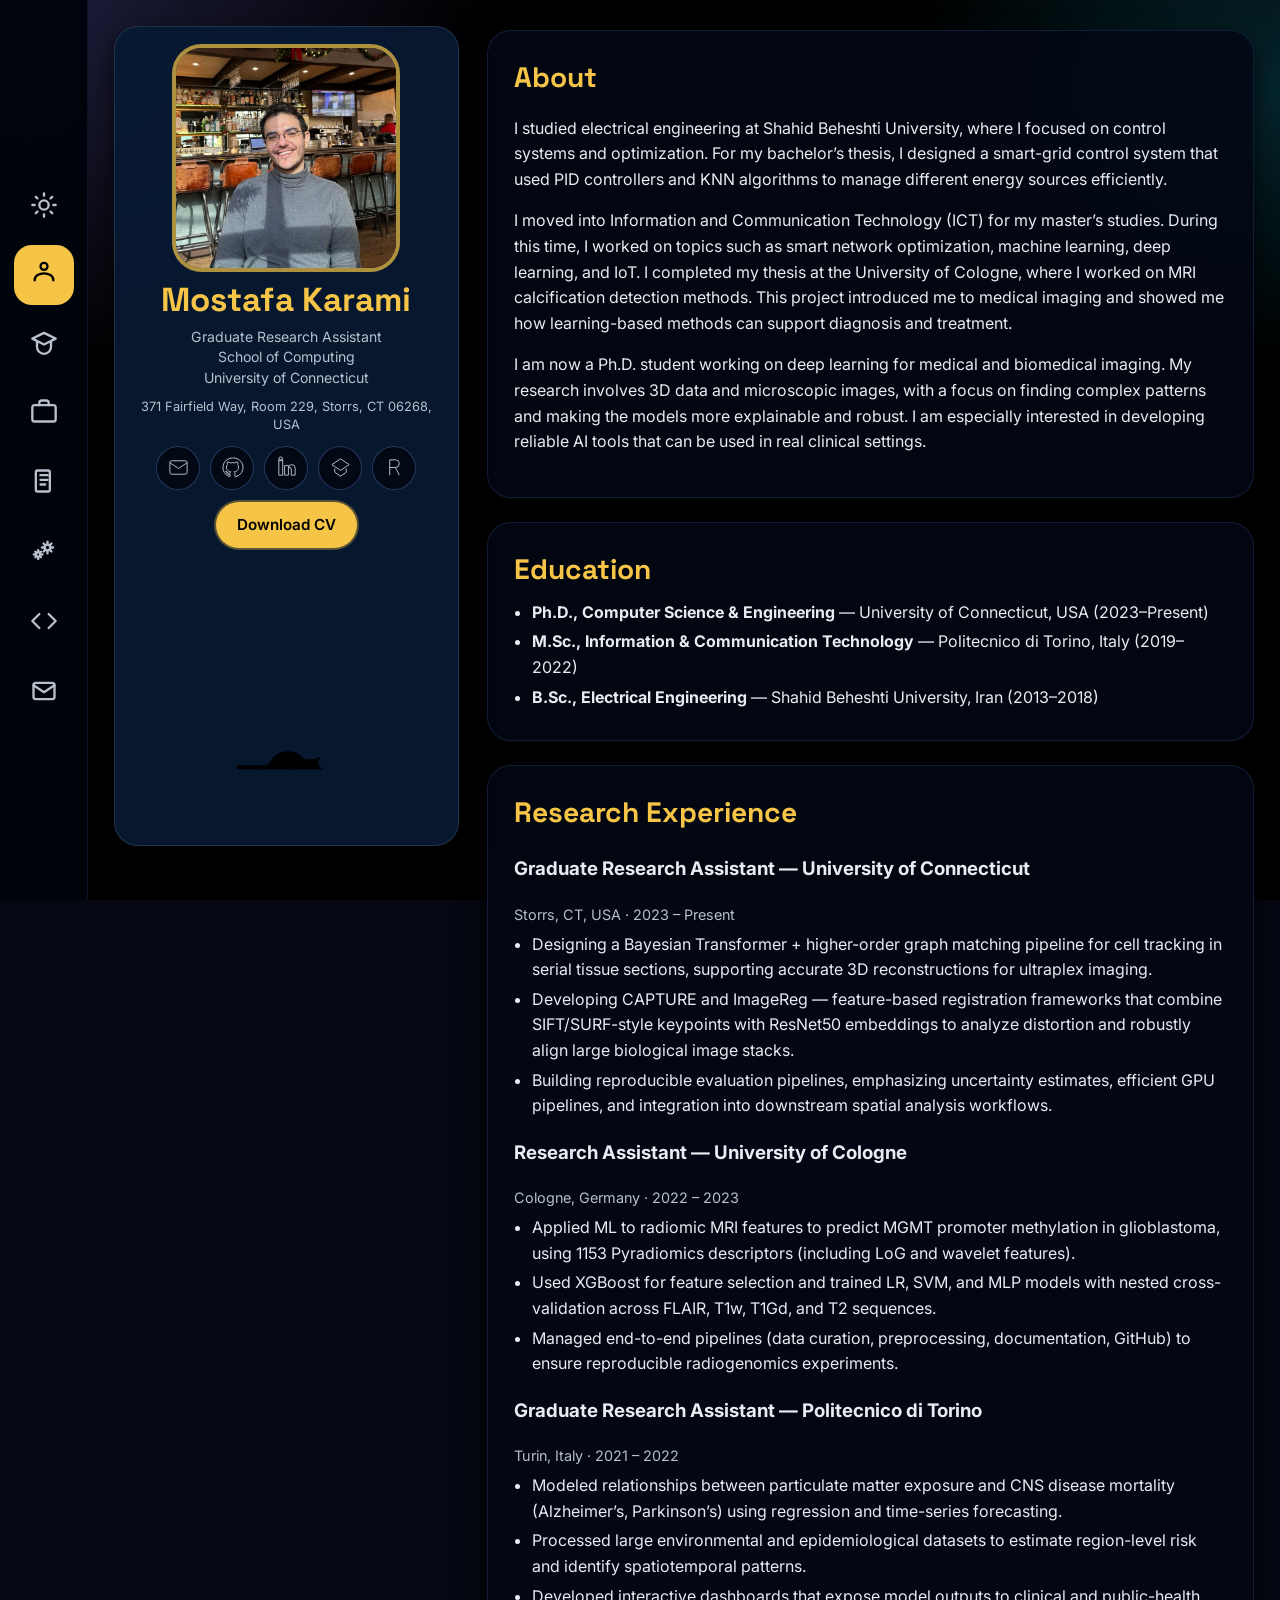
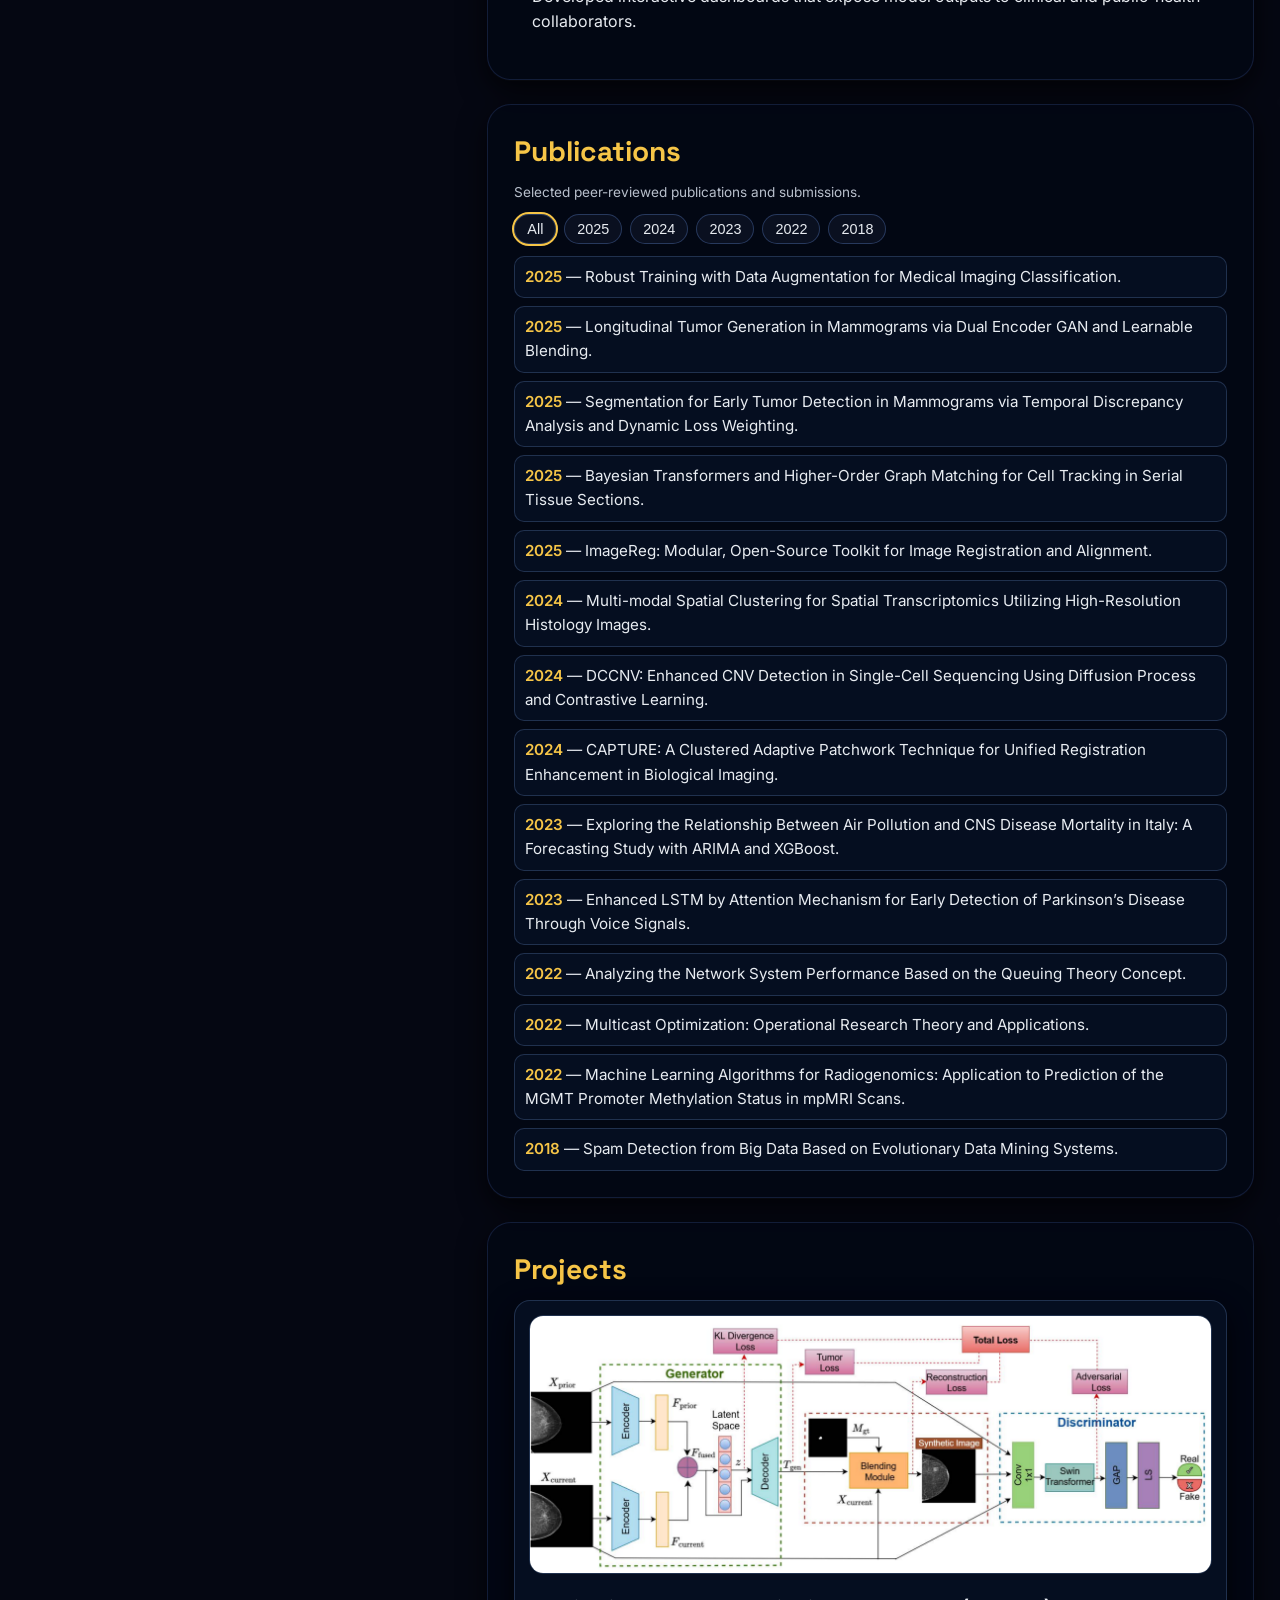
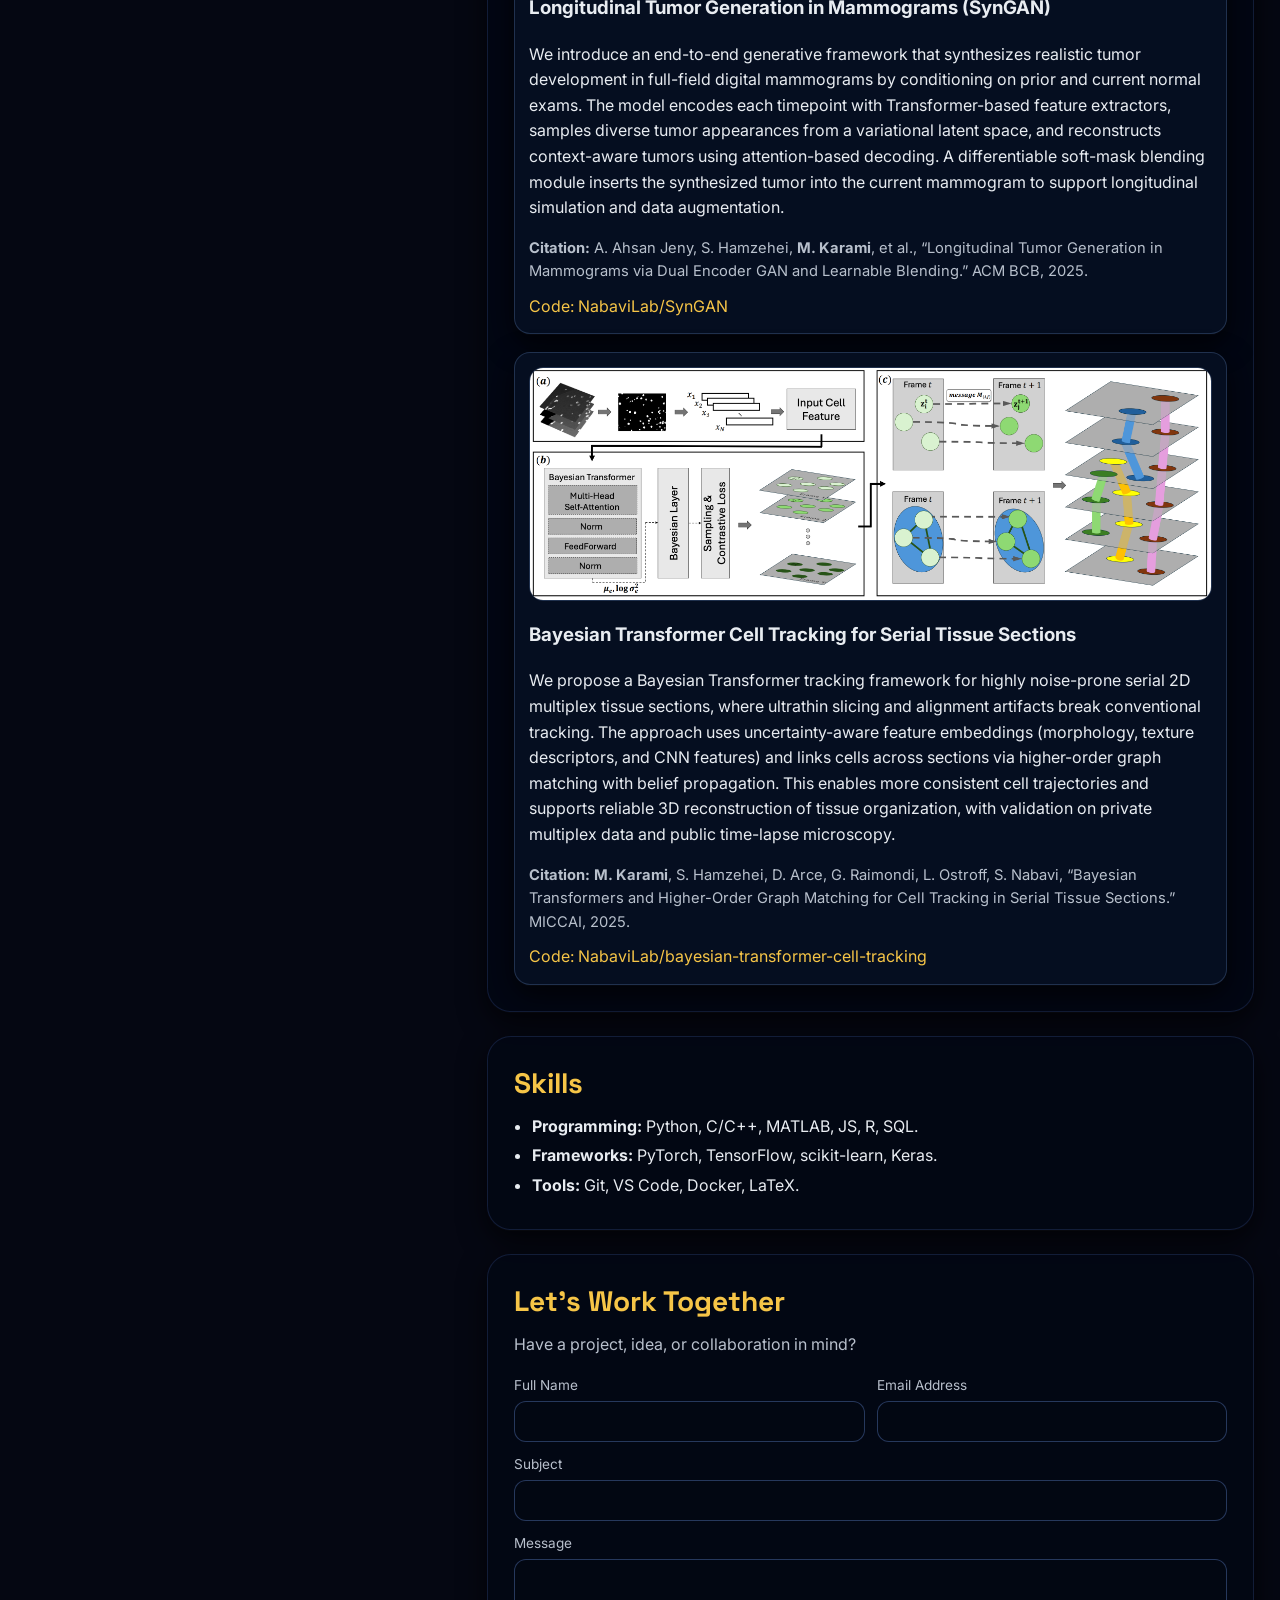
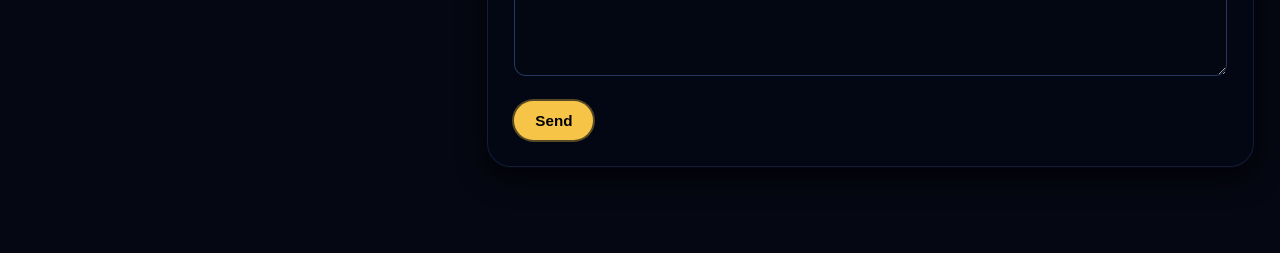
==== commit 3ca1242f: "Improve responsive profile layout" ====
--- a/index.html
+++ b/index.html
@@ -136,21 +136,26 @@
       <div class="left-column">
         <aside class="profile-card" aria-labelledby="name">
           <div class="profile-main">
-            <div class="avatar">
-              <img src="pics/profile_pic.jpg" alt="Mostafa Karami" class="avatar-img">
+            <div class="profile-identity">
+              <div class="avatar">
+                <img src="pics/profile_pic.jpg" alt="Mostafa Karami" class="avatar-img">
+              </div>
+
+              <div class="profile-copy">
+                <h1 id="name">Mostafa Karami</h1>
+                <p class="tagline">
+                  Graduate Research Assistant <br> School of Computing <br>
+                  University of Connecticut
+                </p>
+
+                <ul class="profile-contact">
+                  <li>371 Fairfield Way, Room 229, Storrs, CT 06268, USA</li>
+                </ul>
+              </div>
             </div>
 
-            <h1 id="name">Mostafa Karami</h1>
-            <p class="tagline">
-              Graduate Research Assistant <br> School of Computing <br>
-              University of Connecticut
-            </p>
-
-            <ul class="profile-contact">
-              <li>371 Fairfield Way, Room 229, Storrs, CT 06268, USA</li>
-            </ul>
-
-            <div class="social-icons">
+            <div class="profile-actions">
+              <div class="social-icons">
               <a class="icon-btn" href="mailto:Mostafa.Karami@uconn.edu" aria-label="Email">
                 <svg viewBox="0 0 24 24">
                   <rect x="3" y="5" width="18" height="14" rx="2"></rect>
@@ -186,11 +191,12 @@
                   <path d="M13 12l4 8"></path>
                 </svg>
               </a>
-            </div>            
-
-            <a class="btn primary cv-btn" href="CV/CV_Karami_2025.pdf" download="Mostafa_Karami_CV_2025">
-              <span>Download CV</span>
-            </a>
+              </div>
+
+              <a class="btn primary cv-btn" href="CV/CV_Karami_2025.pdf" download="Mostafa_Karami_CV_2025">
+                <span>Download CV</span>
+              </a>
+            </div>
           </div>
 
           <div class="profile-cat">
--- a/styles.css
+++ b/styles.css
@@ -1,4 +1,5 @@
 :root{
+  --rail-width: 88px;
   --bg: #050712;
   --text: #e8ecf1;
   --text-dim: #b8c0cc;
@@ -98,23 +99,19 @@
     linear-gradient(to bottom, rgba(255,255,255,0.18), rgba(255,255,255,0.45));
 }
 
-.wrap{ padding-left:104px }
+.wrap{ padding-left:var(--rail-width) }
 .layout{
-  max-width:1300px;
+  width:100%;
+  max-width:1540px;
   margin:0 auto;
-  padding:32px 32px 32px 24px;
+  padding:clamp(18px,2vw,32px);
   display:grid;
-  gap:32px;
-  grid-template-columns:460px 1fr;
-}
-
-@media (max-width:1024px){
-  .wrap{ padding-left:0 }
-  .layout{ grid-template-columns:1fr; padding:20px; }
+  gap:clamp(20px,2.2vw,34px);
+  grid-template-columns:clamp(300px,27vw,390px) minmax(0,1fr);
 }
 
 .left-rail{
-  position:fixed; top:0; left:0; bottom:0; width:104px;
+  position:fixed; top:0; left:0; bottom:0; width:var(--rail-width);
   background:var(--rail-bg);
   backdrop-filter:blur(10px) saturate(150%);
   border-right:1px solid var(--rail-border);
@@ -122,18 +119,16 @@
   z-index:20;
 }
 
-@media (max-width:1024px){ .left-rail{ display:none } }
-
 .side-nav{
   display:grid;
-  gap:14px;
+  gap:10px;
 }
 
 .nav-item{
   position:relative;
-  width:72px; height:72px;
+  width:60px; height:60px;
   display:flex; align-items:center; justify-content:center;
-  border-radius:22px;
+  border-radius:18px;
   color:var(--text-dim);
   border:1px solid transparent;
   text-decoration:none;
@@ -146,7 +141,7 @@
 .nav-item:focus{ outline:none; }
 
 .nav-icon svg{
-  width:32px; height:32px;
+  width:28px; height:28px;
   stroke:currentColor;
   fill:none;
 }
@@ -201,6 +196,7 @@
 .left-column{
   display:flex;
   flex-direction:column;
+  min-width:0;
 }
 
 .profile-card{
@@ -210,8 +206,12 @@
   border:1px solid var(--card-border);
   border-radius:24px;
   box-shadow:var(--shadow);
-  min-height:calc(100vh - 32px);
-  padding:24px 24px 20px;
+  height:calc(100vh - 32px);
+  height:calc(100svh - 32px);
+  max-height:820px;
+  min-height:0;
+  overflow-y:auto;
+  padding:clamp(16px,1.7vw,24px);
   display:flex;
   flex-direction:column;
 }
@@ -221,35 +221,58 @@
   flex-direction:column;
   align-items:center;
   text-align:center;
-}
-
-.avatar{ display:flex; justify-content:center; margin-bottom:18px; }
+  min-width:0;
+}
+
+.profile-identity{
+  display:flex;
+  flex-direction:column;
+  align-items:center;
+  min-width:0;
+}
+
+.profile-copy{
+  min-width:0;
+}
+
+.profile-actions{
+  display:flex;
+  flex-direction:column;
+  align-items:center;
+  gap:12px;
+}
+
+.avatar{ display:flex; justify-content:center; margin-bottom:12px; }
 
 .avatar-img{
-  width:270px; height:270px;
-  border-radius:26px;
+  width:clamp(150px,min(18vw,28vh),220px);
+  height:clamp(150px,min(18vw,28vh),220px);
+  border-radius:clamp(18px,2vw,26px);
   object-fit:cover;
   box-shadow:0 0 0 4px color-mix(in srgb, var(--accent) 70%, transparent);
 }
 
 .profile-card h1{
   font-family:"Space Grotesk",Inter,sans-serif;
-  font-size:clamp(2.4rem,3.4vw,3.3rem);
-  margin:4px 0 6px;
+  font-size:clamp(1.8rem,min(2.6vw,4.5vh),2.6rem);
+  line-height:1.1;
+  margin:2px 0 8px;
   color:var(--accent);
 }
 
 .tagline{
-  margin:0 0 14px;
+  margin:0 0 10px;
   color:var(--text-dim);
-  font-size:1.05rem;
+  font-size:clamp(.88rem,min(1.05vw,2vh),1rem);
+  line-height:1.45;
 }
 
 .profile-contact{
   list-style:none;
   padding:0;
-  margin:0 0 16px;
-  font-size:.85rem;
+  margin:0 0 12px;
+  font-size:.8rem;
+  line-height:1.4;
   color:var(--text-dim);
 }
 
@@ -257,13 +280,12 @@
 
 .social-icons{
   display:flex;
-  gap:14px;
-  margin-bottom:18px;
+  gap:10px;
   justify-content:center;
 }
 
 .icon-btn{
-  width:52px; height:52px;
+  width:44px; height:44px;
   border-radius:999px;
   border:1px solid var(--chip-border);
   background:var(--input-bg);
@@ -275,7 +297,7 @@
 }
 
 .icon-btn svg{
-  width:26px; height:26px;
+  width:23px; height:23px;
   stroke:currentColor;
   fill:none;
 }
@@ -313,22 +335,23 @@
   box-shadow:0 0 0 3px color-mix(in srgb, var(--accent) 50%, transparent);
 }
 
-.cv-btn{ margin-bottom:6px; }
+.cv-btn{ margin:0; min-height:42px; }
 
 .profile-cat{
   margin-top:auto;
   display:flex;
   justify-content:center;
-  padding-top:8px;
+  flex-shrink:0;
+  padding-top:10px;
 }
 
 .profile-cat-gif{
-  max-width:275px;
-  width:130%;
+  width:clamp(100px,min(15vw,20vh),170px);
+  max-width:100%;
   height:auto;
 }
 
-.content{ padding:4px 0 36px; }
+.content{ min-width:0; padding:4px 0 36px; }
 
 .section-card{
   background:var(--panel-bg);
@@ -546,6 +569,171 @@
 
 #cursor-ring.down{ border-width:3px; }
 
+@media (min-width:1061px) and (max-height:700px){
+  .profile-card{ padding:14px; }
+
+  .avatar{ margin-bottom:8px; }
+
+  .avatar-img{
+    width:clamp(120px,min(17vw,24vh),165px);
+    height:clamp(120px,min(17vw,24vh),165px);
+  }
+
+  .profile-card h1{ font-size:clamp(1.6rem,min(2.2vw,4vh),2rem); margin-bottom:5px; }
+  .tagline{ font-size:.8rem; line-height:1.3; margin-bottom:6px; }
+  .profile-contact{ font-size:.7rem; margin-bottom:7px; }
+  .profile-actions{ gap:8px; }
+  .icon-btn{ width:40px; height:40px; }
+  .cv-btn{ min-height:38px; padding:7px 16px; font-size:.85rem; }
+  .profile-cat{ padding-top:5px; }
+  .profile-cat-gif{ width:clamp(80px,min(13vw,15vh),115px); }
+}
+
+@media (max-width:1060px){
+  .wrap{ padding-left:0; }
+
+  .layout{
+    grid-template-columns:minmax(0,1fr);
+    padding:clamp(14px,2.5vw,24px);
+  }
+
+  .left-rail{ display:none; }
+
+  .profile-card{
+    position:static;
+    height:auto;
+    max-height:none;
+    overflow:visible;
+    display:grid;
+    grid-template-columns:minmax(0,1fr) clamp(100px,15vw,150px);
+    align-items:center;
+    gap:clamp(16px,3vw,30px);
+    padding:clamp(18px,2.5vw,26px);
+  }
+
+  .profile-main{
+    width:100%;
+    align-items:stretch;
+    text-align:left;
+  }
+
+  .profile-identity{
+    flex-direction:row;
+    align-items:center;
+    gap:clamp(16px,3vw,30px);
+  }
+
+  .avatar{
+    flex:0 0 auto;
+    margin:0;
+  }
+
+  .avatar-img{
+    width:clamp(140px,20vw,190px);
+    height:clamp(140px,20vw,190px);
+  }
+
+  .profile-card h1{ font-size:clamp(1.9rem,4vw,2.5rem); }
+  .tagline{ font-size:.95rem; }
+  .profile-contact{ margin-bottom:0; }
+
+  .profile-actions{
+    flex-direction:row;
+    flex-wrap:wrap;
+    justify-content:flex-start;
+    gap:12px;
+    padding-left:calc(clamp(140px,20vw,190px) + clamp(16px,3vw,30px));
+    margin-top:12px;
+  }
+
+  .profile-cat{
+    margin:0;
+    padding:0;
+  }
+
+  .profile-cat-gif{ width:clamp(100px,15vw,150px); }
+}
+
+@media (max-width:620px){
+  .layout{
+    gap:14px;
+    padding:12px;
+  }
+
+  .profile-card{
+    display:flex;
+    gap:10px;
+    padding:16px;
+    border-radius:20px;
+  }
+
+  .profile-identity{
+    gap:14px;
+    align-items:center;
+  }
+
+  .avatar-img{
+    width:clamp(88px,28vw,120px);
+    height:clamp(88px,28vw,120px);
+    border-radius:18px;
+    box-shadow:0 0 0 3px color-mix(in srgb, var(--accent) 70%, transparent);
+  }
+
+  .profile-card h1{
+    font-size:clamp(1.45rem,7vw,2rem);
+    margin-bottom:5px;
+  }
+
+  .tagline{
+    font-size:clamp(.76rem,3.4vw,.9rem);
+    line-height:1.35;
+    margin-bottom:6px;
+  }
+
+  .profile-contact{
+    font-size:clamp(.7rem,3vw,.78rem);
+    line-height:1.3;
+  }
+
+  .profile-actions{
+    flex-direction:column;
+    justify-content:center;
+    gap:8px;
+    padding-left:0;
+    margin-top:10px;
+  }
+
+  .social-icons{ gap:8px; }
+  .icon-btn{ width:42px; height:42px; }
+  .cv-btn{ min-width:150px; min-height:40px; padding:7px 16px; font-size:.88rem; }
+
+  .profile-cat-gif{ width:clamp(88px,26vw,118px); }
+
+  .content{ padding:0 0 24px; }
+
+  .section-card{
+    padding:18px;
+    margin-bottom:14px;
+    border-radius:18px;
+  }
+
+  .section h2{ font-size:clamp(1.4rem,7vw,1.8rem); }
+  .contact-row{ flex-direction:column; }
+  .scroll-top{ right:14px; bottom:14px; }
+}
+
+@media (max-width:360px){
+  .layout{ padding:8px; }
+  .profile-card{ padding:14px; }
+  .profile-identity{ gap:11px; }
+  .avatar-img{ width:84px; height:84px; }
+  .profile-card h1{ font-size:1.4rem; }
+  .tagline{ font-size:.74rem; }
+  .profile-contact{ font-size:.68rem; }
+  .icon-btn{ width:40px; height:40px; }
+  .section-card{ padding:16px 14px; }
+}
+
 @media (prefers-reduced-motion: reduce){
   #cursor-ring{ display:none !important; }
   .section-card{ opacity:1; transform:none; }
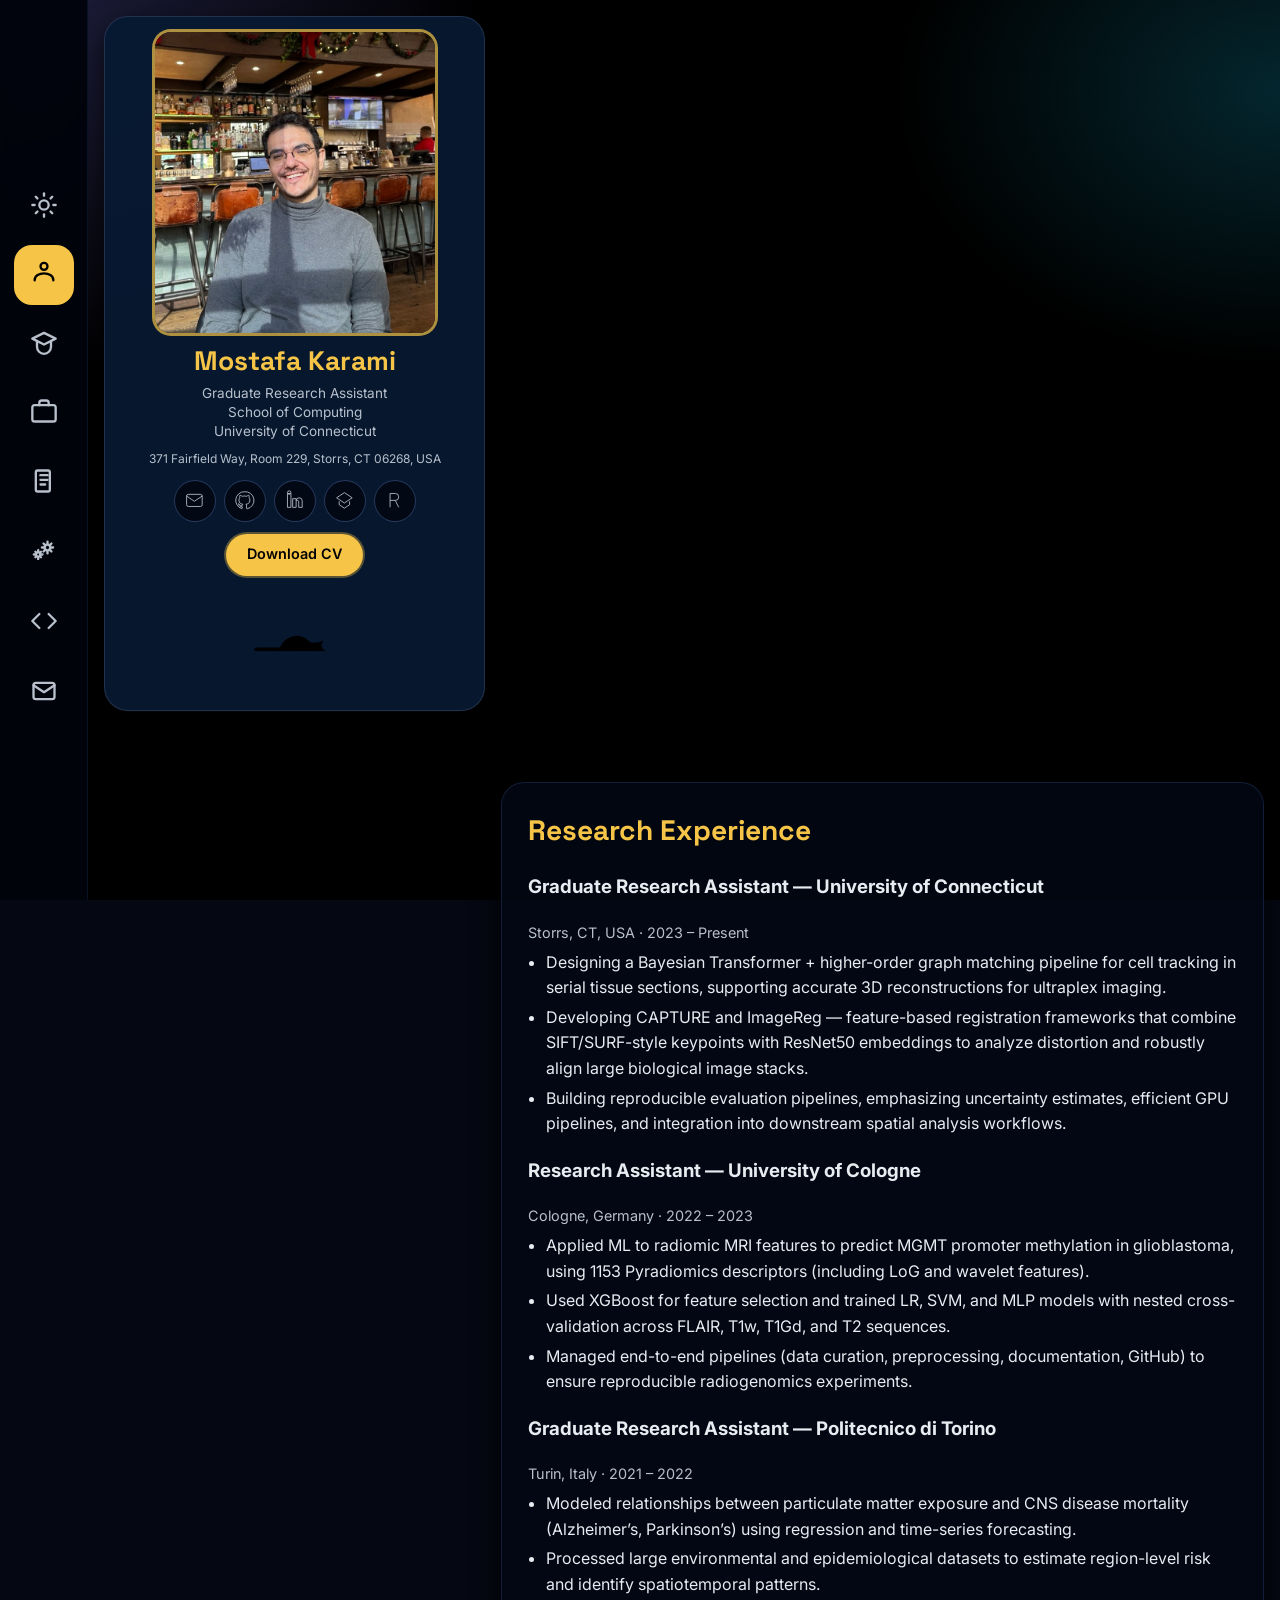
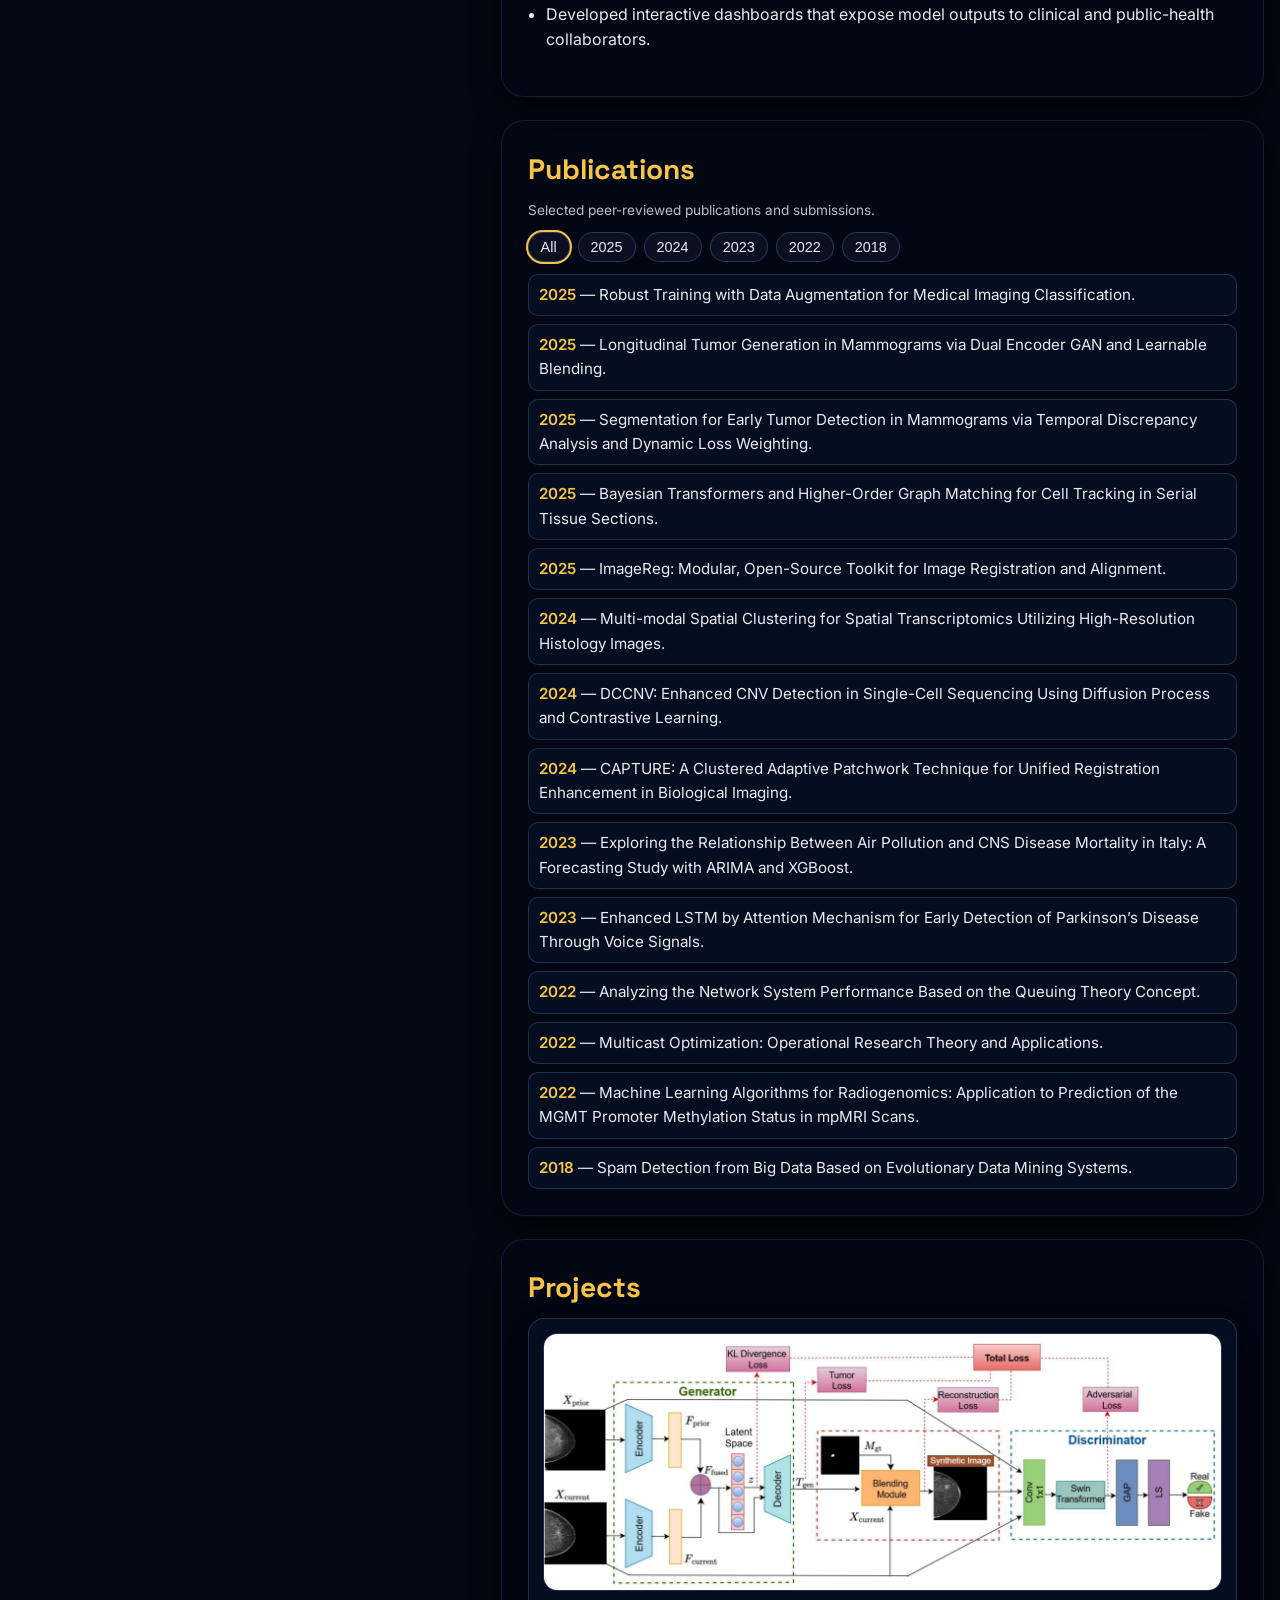
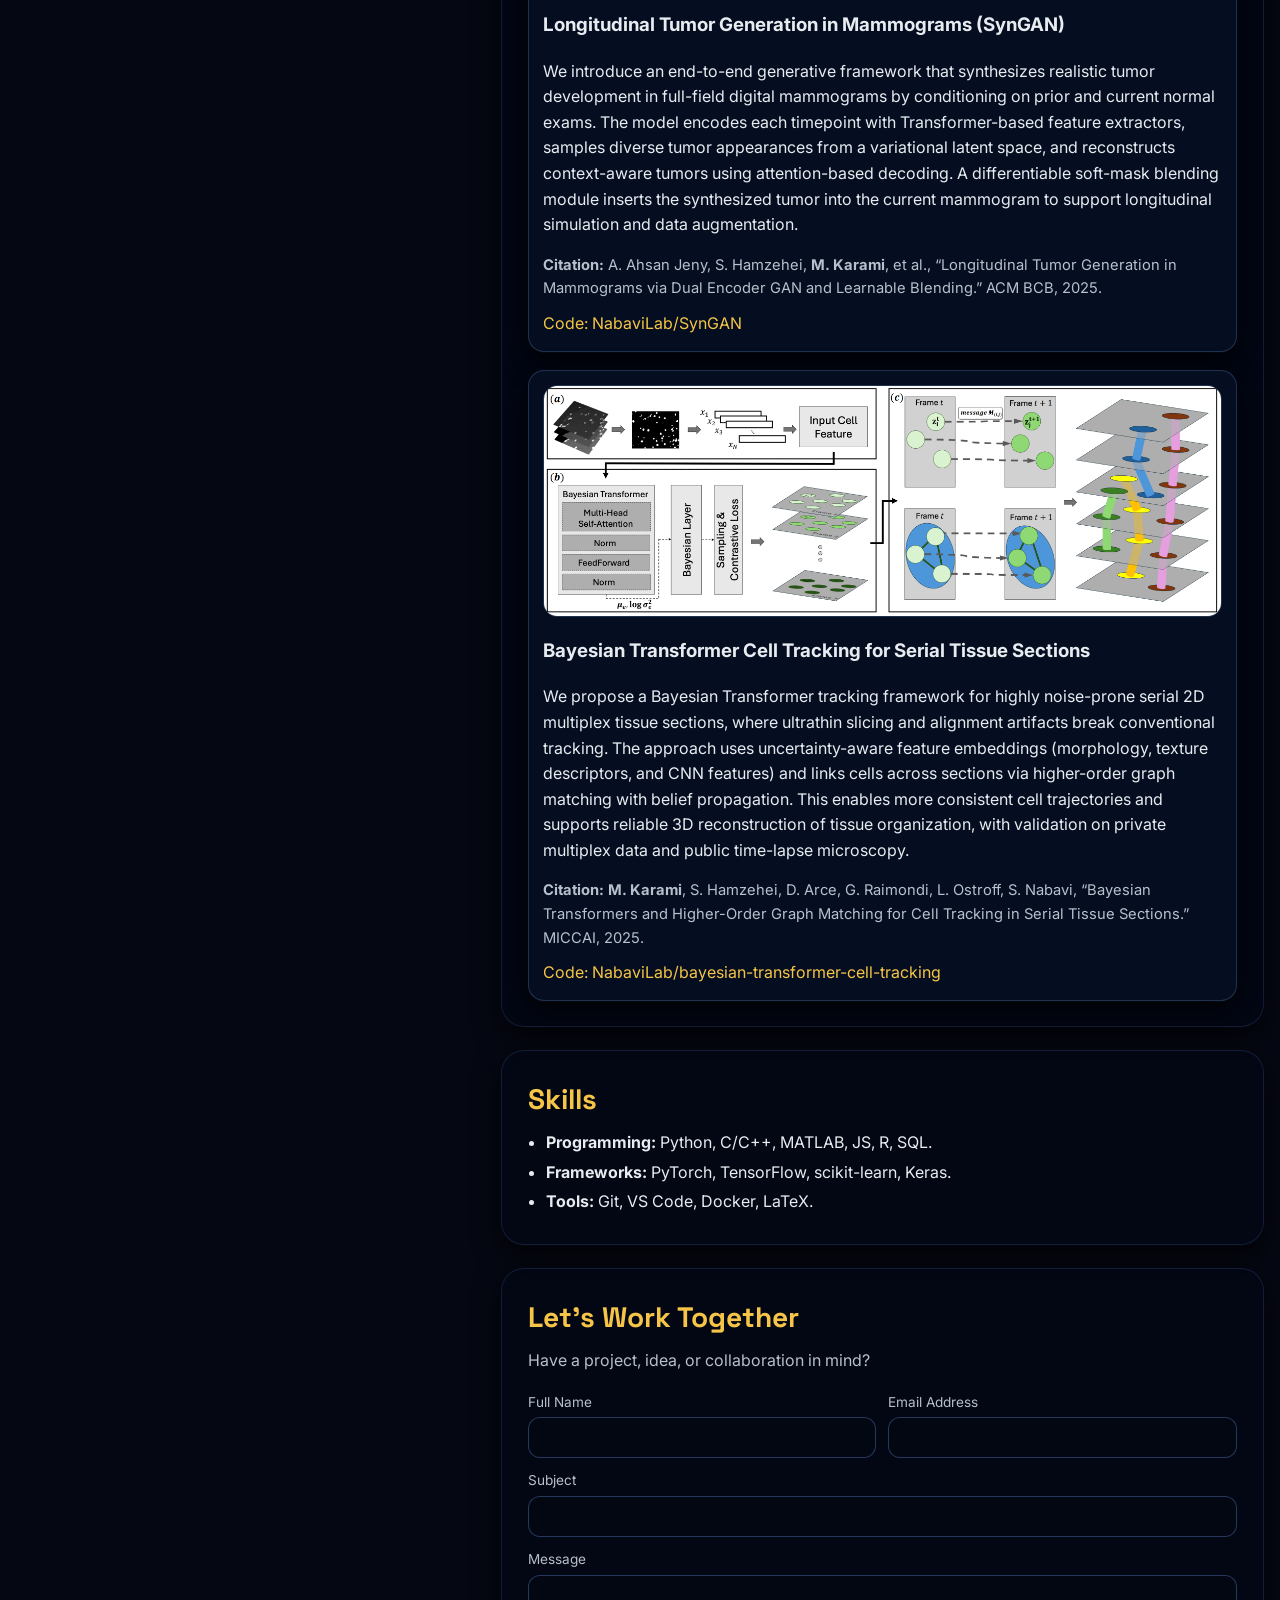
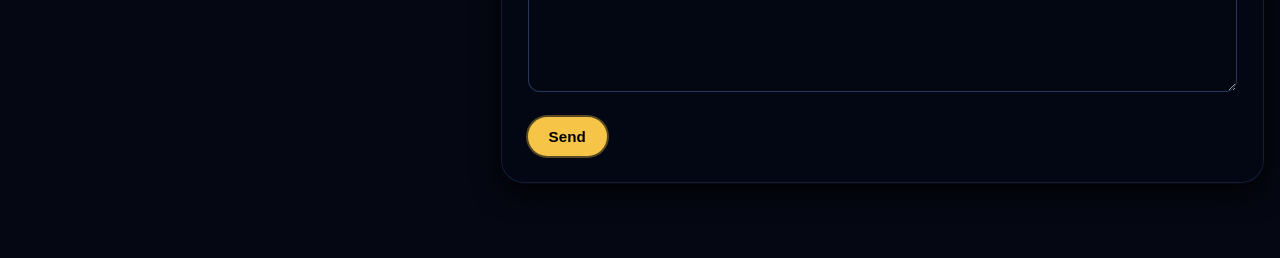
==== commit d372d845: "Update About biography" ====
--- a/index.html
+++ b/index.html
@@ -210,22 +210,20 @@
           <h2>About</h2>
 
           <p>
-            I studied electrical engineering at Shahid Beheshti University, where I focused on control systems and optimization.
-            For my bachelor’s thesis, I designed a smart-grid control system that used PID controllers and KNN algorithms to
-            manage different energy sources efficiently.
+            I earned my bachelor’s degree in Electrical Engineering from Shahid Beheshti University, where I studied control systems and optimization.
+            My undergraduate thesis focused on optimizing PID-based frequency control in a smart grid with multiple energy sources.
           </p>
 
           <p>
-            I moved into Information and Communication Technology (ICT) for my master’s studies. During this time, I worked on
-            topics such as smart network optimization, machine learning, deep learning, and IoT. I completed my thesis at the
-            University of Cologne, where I worked on MRI calcification detection methods. This project introduced me to medical
-            imaging and showed me how learning-based methods can support diagnosis and treatment.
+            I then completed a master’s degree in Information and Communication Technology at the Polytechnic University of Turin. During my master’s studies, I developed
+            experience in machine learning, deep learning, network optimization, and the Internet of Things. I completed my thesis in collaboration with the University of Cologne,
+            where I used machine learning and MRI-derived features to predict a molecular marker associated with brain tumors. This work introduced me to medical imaging and
+            motivated me to continue research in this field.
           </p>
 
           <p>
-            I am now a Ph.D. student working on deep learning for medical and biomedical imaging. My research involves 3D data
-            and microscopic images, with a focus on finding complex patterns and making the models more explainable and robust.
-            I am especially interested in developing reliable AI tools that can be used in real clinical settings.
+            I am currently a Ph.D. student in Computer Science and Engineering at the University of Connecticut. My research focuses on representation learning, diffusion models,
+            and continual learning for 3D and 2D images, with an emphasis on building accurate, explainable, and reliable AI methods.
           </p>
         </section>
 
--- a/styles.css
+++ b/styles.css
@@ -63,6 +63,7 @@
 
 body{
   margin:0;
+  overflow-x:hidden;
   font-family:Inter,system-ui,-apple-system,Segoe UI,Roboto,Helvetica,Arial;
   line-height:1.6;
   color:var(--text);
@@ -99,15 +100,22 @@
     linear-gradient(to bottom, rgba(255,255,255,0.18), rgba(255,255,255,0.45));
 }
 
-.wrap{ padding-left:var(--rail-width) }
+.wrap{
+  min-height:100%;
+  padding-left:var(--rail-width);
+}
+
 .layout{
   width:100%;
-  max-width:1540px;
-  margin:0 auto;
-  padding:clamp(18px,2vw,32px);
+  min-height:100vh;
+  margin:0;
+  padding:12px;
+  padding:clamp(6px,1.25vw,24px);
   display:grid;
-  gap:clamp(20px,2.2vw,34px);
-  grid-template-columns:clamp(300px,27vw,390px) minmax(0,1fr);
+  gap:12px;
+  gap:clamp(6px,1.25vw,24px);
+  grid-template-columns:minmax(0,1fr) minmax(0,2fr);
+  align-items:start;
 }
 
 .left-rail{
@@ -197,21 +205,23 @@
   display:flex;
   flex-direction:column;
   min-width:0;
+  container-type:inline-size;
+  container-name:profile;
 }
 
 .profile-card{
   position:sticky;
-  top:16px;
+  top:clamp(6px,1.25vw,24px);
   background:var(--card-bg);
   border:1px solid var(--card-border);
   border-radius:24px;
   box-shadow:var(--shadow);
-  height:calc(100vh - 32px);
-  height:calc(100svh - 32px);
-  max-height:820px;
-  min-height:0;
+  height:auto;
+  max-height:calc(100vh - clamp(12px,2.5vw,48px));
+  max-height:calc(100dvh - clamp(12px,2.5vw,48px));
   overflow-y:auto;
-  padding:clamp(16px,1.7vw,24px);
+  scrollbar-width:thin;
+  padding:clamp(12px,4cqi,16px);
   display:flex;
   flex-direction:column;
 }
@@ -222,6 +232,7 @@
   align-items:center;
   text-align:center;
   min-width:0;
+  overflow:visible;
 }
 
 .profile-identity{
@@ -240,39 +251,50 @@
   flex-direction:column;
   align-items:center;
   gap:12px;
-}
-
-.avatar{ display:flex; justify-content:center; margin-bottom:12px; }
+  width:100%;
+}
+
+.avatar{
+  display:flex;
+  justify-content:center;
+  width:100%;
+  max-width:280px;
+  margin:0 auto 14px;
+}
 
 .avatar-img{
-  width:clamp(150px,min(18vw,28vh),220px);
-  height:clamp(150px,min(18vw,28vh),220px);
-  border-radius:clamp(18px,2vw,26px);
-  object-fit:cover;
-  box-shadow:0 0 0 4px color-mix(in srgb, var(--accent) 70%, transparent);
+  display:block;
+  width:100%;
+  max-width:100%;
+  height:auto;
+  aspect-ratio:auto;
+  border-radius:16px;
+  object-fit:contain;
+  object-position:center top;
+  box-shadow:0 0 0 3px color-mix(in srgb, var(--accent) 70%, transparent);
 }
 
 .profile-card h1{
   font-family:"Space Grotesk",Inter,sans-serif;
-  font-size:clamp(1.8rem,min(2.6vw,4.5vh),2.6rem);
+  font-size:clamp(1.65rem,7cqi,2.35rem);
   line-height:1.1;
-  margin:2px 0 8px;
+  margin:0 0 8px;
   color:var(--accent);
 }
 
 .tagline{
   margin:0 0 10px;
   color:var(--text-dim);
-  font-size:clamp(.88rem,min(1.05vw,2vh),1rem);
-  line-height:1.45;
+  font-size:clamp(.85rem,3cqi,1rem);
+  line-height:1.4;
 }
 
 .profile-contact{
   list-style:none;
   padding:0;
   margin:0 0 12px;
-  font-size:.8rem;
-  line-height:1.4;
+  font-size:clamp(.75rem,2.5cqi,.85rem);
+  line-height:1.35;
   color:var(--text-dim);
 }
 
@@ -280,12 +302,16 @@
 
 .social-icons{
   display:flex;
-  gap:10px;
+  flex-wrap:wrap;
+  gap:8px;
   justify-content:center;
+  width:100%;
 }
 
 .icon-btn{
-  width:44px; height:44px;
+  width:clamp(42px,11cqi,50px);
+  height:clamp(42px,11cqi,50px);
+  flex:0 0 auto;
   border-radius:999px;
   border:1px solid var(--chip-border);
   background:var(--input-bg);
@@ -297,7 +323,7 @@
 }
 
 .icon-btn svg{
-  width:23px; height:23px;
+  width:52%; height:52%;
   stroke:currentColor;
   fill:none;
 }
@@ -335,31 +361,48 @@
   box-shadow:0 0 0 3px color-mix(in srgb, var(--accent) 50%, transparent);
 }
 
-.cv-btn{ margin:0; min-height:42px; }
+.cv-btn{
+  max-width:100%;
+  min-height:42px;
+  margin:0;
+  padding:9px 20px;
+  font-size:.9rem;
+  line-height:1.15;
+  text-align:center;
+  white-space:normal;
+}
 
 .profile-cat{
-  margin-top:auto;
+  margin-top:14px;
   display:flex;
   justify-content:center;
   flex-shrink:0;
-  padding-top:10px;
+  padding:0;
 }
 
 .profile-cat-gif{
-  width:clamp(100px,min(15vw,20vh),170px);
+  width:min(48cqi,140px);
   max-width:100%;
   height:auto;
 }
 
-.content{ min-width:0; padding:4px 0 36px; }
+.content{
+  min-width:0;
+  height:auto;
+  overflow:visible;
+  padding:4px 0 36px;
+  font-size:clamp(.78rem,1.3vw,1rem);
+  container-type:inline-size;
+  container-name:content;
+}
 
 .section-card{
   background:var(--panel-bg);
-  border-radius:24px;
+  border-radius:clamp(12px,1.8vw,24px);
   border:1px solid var(--panel-border);
   box-shadow:var(--shadow);
-  padding:24px 26px 26px;
-  margin-bottom:24px;
+  padding:clamp(8px,2vw,26px);
+  margin-bottom:clamp(8px,1.8vw,24px);
   opacity:0;
   transform:translateY(30px);
   transition:opacity .45s ease-out, transform .45s ease-out;
@@ -373,7 +416,7 @@
 
 .section h2{
   font-family:"Space Grotesk",Inter,sans-serif;
-  font-size:clamp(1.5rem,2.2vw,2.3rem);
+  font-size:clamp(1rem,2.2vw,2.3rem);
   margin:0 0 8px;
   color:var(--accent);
 }
@@ -569,169 +612,62 @@
 
 #cursor-ring.down{ border-width:3px; }
 
-@media (min-width:1061px) and (max-height:700px){
-  .profile-card{ padding:14px; }
-
-  .avatar{ margin-bottom:8px; }
-
-  .avatar-img{
-    width:clamp(120px,min(17vw,24vh),165px);
-    height:clamp(120px,min(17vw,24vh),165px);
+@media (max-width:991px){
+  .layout{
+    min-height:0;
+    grid-template-columns:minmax(0,1fr);
   }
-
-  .profile-card h1{ font-size:clamp(1.6rem,min(2.2vw,4vh),2rem); margin-bottom:5px; }
-  .tagline{ font-size:.8rem; line-height:1.3; margin-bottom:6px; }
-  .profile-contact{ font-size:.7rem; margin-bottom:7px; }
-  .profile-actions{ gap:8px; }
-  .icon-btn{ width:40px; height:40px; }
-  .cv-btn{ min-height:38px; padding:7px 16px; font-size:.85rem; }
-  .profile-cat{ padding-top:5px; }
-  .profile-cat-gif{ width:clamp(80px,min(13vw,15vh),115px); }
-}
-
-@media (max-width:1060px){
-  .wrap{ padding-left:0; }
-
-  .layout{
-    grid-template-columns:minmax(0,1fr);
-    padding:clamp(14px,2.5vw,24px);
-  }
-
-  .left-rail{ display:none; }
 
   .profile-card{
     position:static;
-    height:auto;
     max-height:none;
     overflow:visible;
-    display:grid;
-    grid-template-columns:minmax(0,1fr) clamp(100px,15vw,150px);
-    align-items:center;
-    gap:clamp(16px,3vw,30px);
-    padding:clamp(18px,2.5vw,26px);
+    margin-bottom:clamp(18px,3vw,32px);
+    padding:16px;
   }
 
-  .profile-main{
-    width:100%;
-    align-items:stretch;
-    text-align:left;
-  }
-
-  .profile-identity{
-    flex-direction:row;
-    align-items:center;
-    gap:clamp(16px,3vw,30px);
-  }
-
-  .avatar{
-    flex:0 0 auto;
-    margin:0;
-  }
-
-  .avatar-img{
-    width:clamp(140px,20vw,190px);
-    height:clamp(140px,20vw,190px);
-  }
-
-  .profile-card h1{ font-size:clamp(1.9rem,4vw,2.5rem); }
-  .tagline{ font-size:.95rem; }
-  .profile-contact{ margin-bottom:0; }
-
-  .profile-actions{
-    flex-direction:row;
-    flex-wrap:wrap;
-    justify-content:flex-start;
-    gap:12px;
-    padding-left:calc(clamp(140px,20vw,190px) + clamp(16px,3vw,30px));
-    margin-top:12px;
-  }
-
-  .profile-cat{
-    margin:0;
-    padding:0;
-  }
-
-  .profile-cat-gif{ width:clamp(100px,15vw,150px); }
+  .profile-main{ overflow:visible; }
+  .avatar{ max-width:340px; }
+  .content{ padding-top:0; }
+}
+
+@container profile (max-width:240px){
+  .profile-card{ border-radius:16px; }
+  .profile-copy{ overflow-wrap:anywhere; }
+  .profile-actions{ gap:6px; }
+  .social-icons{ gap:4px; }
+  .profile-cat{ padding-top:4px; }
+}
+
+@container profile (max-width:120px){
+  .profile-card{ border-radius:10px; }
+  .profile-card h1{ overflow-wrap:normal; }
+  .tagline{ line-height:1.25; }
+  .profile-contact{ line-height:1.2; }
+}
+
+@container content (max-width:420px){
+  .section-card{ border-radius:12px; }
+  .facts{ padding-left:13px; }
+  .contact-row{ flex-direction:column; }
+  .project--wide{ padding:8px; }
+  .project-body{ padding:10px 8px 12px; }
+  .project-body--wide{ padding:0; }
+  .pub-list-simple .pub{ padding:7px; font-size:.9em; }
 }
 
 @media (max-width:620px){
-  .layout{
-    gap:14px;
-    padding:12px;
-  }
-
-  .profile-card{
-    display:flex;
-    gap:10px;
-    padding:16px;
-    border-radius:20px;
-  }
-
-  .profile-identity{
-    gap:14px;
-    align-items:center;
-  }
-
-  .avatar-img{
-    width:clamp(88px,28vw,120px);
-    height:clamp(88px,28vw,120px);
-    border-radius:18px;
-    box-shadow:0 0 0 3px color-mix(in srgb, var(--accent) 70%, transparent);
-  }
-
-  .profile-card h1{
-    font-size:clamp(1.45rem,7vw,2rem);
-    margin-bottom:5px;
-  }
-
-  .tagline{
-    font-size:clamp(.76rem,3.4vw,.9rem);
-    line-height:1.35;
-    margin-bottom:6px;
-  }
-
-  .profile-contact{
-    font-size:clamp(.7rem,3vw,.78rem);
-    line-height:1.3;
-  }
-
-  .profile-actions{
-    flex-direction:column;
-    justify-content:center;
-    gap:8px;
-    padding-left:0;
-    margin-top:10px;
-  }
-
-  .social-icons{ gap:8px; }
-  .icon-btn{ width:42px; height:42px; }
-  .cv-btn{ min-width:150px; min-height:40px; padding:7px 16px; font-size:.88rem; }
-
-  .profile-cat-gif{ width:clamp(88px,26vw,118px); }
-
-  .content{ padding:0 0 24px; }
-
-  .section-card{
-    padding:18px;
-    margin-bottom:14px;
-    border-radius:18px;
-  }
-
-  .section h2{ font-size:clamp(1.4rem,7vw,1.8rem); }
-  .contact-row{ flex-direction:column; }
-  .scroll-top{ right:14px; bottom:14px; }
+  .profile-card{ padding:12px; }
+  .avatar{ max-width:240px; }
+  .icon-btn{ width:36px; height:36px; }
+  .social-icons{ gap:4px; }
+  .profile-cat-gif{ width:min(42cqi,100px); }
+  .scroll-top{ right:8px; bottom:8px; }
 }
 
 @media (max-width:360px){
-  .layout{ padding:8px; }
-  .profile-card{ padding:14px; }
-  .profile-identity{ gap:11px; }
-  .avatar-img{ width:84px; height:84px; }
-  .profile-card h1{ font-size:1.4rem; }
-  .tagline{ font-size:.74rem; }
-  .profile-contact{ font-size:.68rem; }
-  .icon-btn{ width:40px; height:40px; }
-  .section-card{ padding:16px 14px; }
+  .avatar{ max-width:180px; }
+  .profile-cat-gif{ width:80px; }
 }
 
 @media (prefers-reduced-motion: reduce){
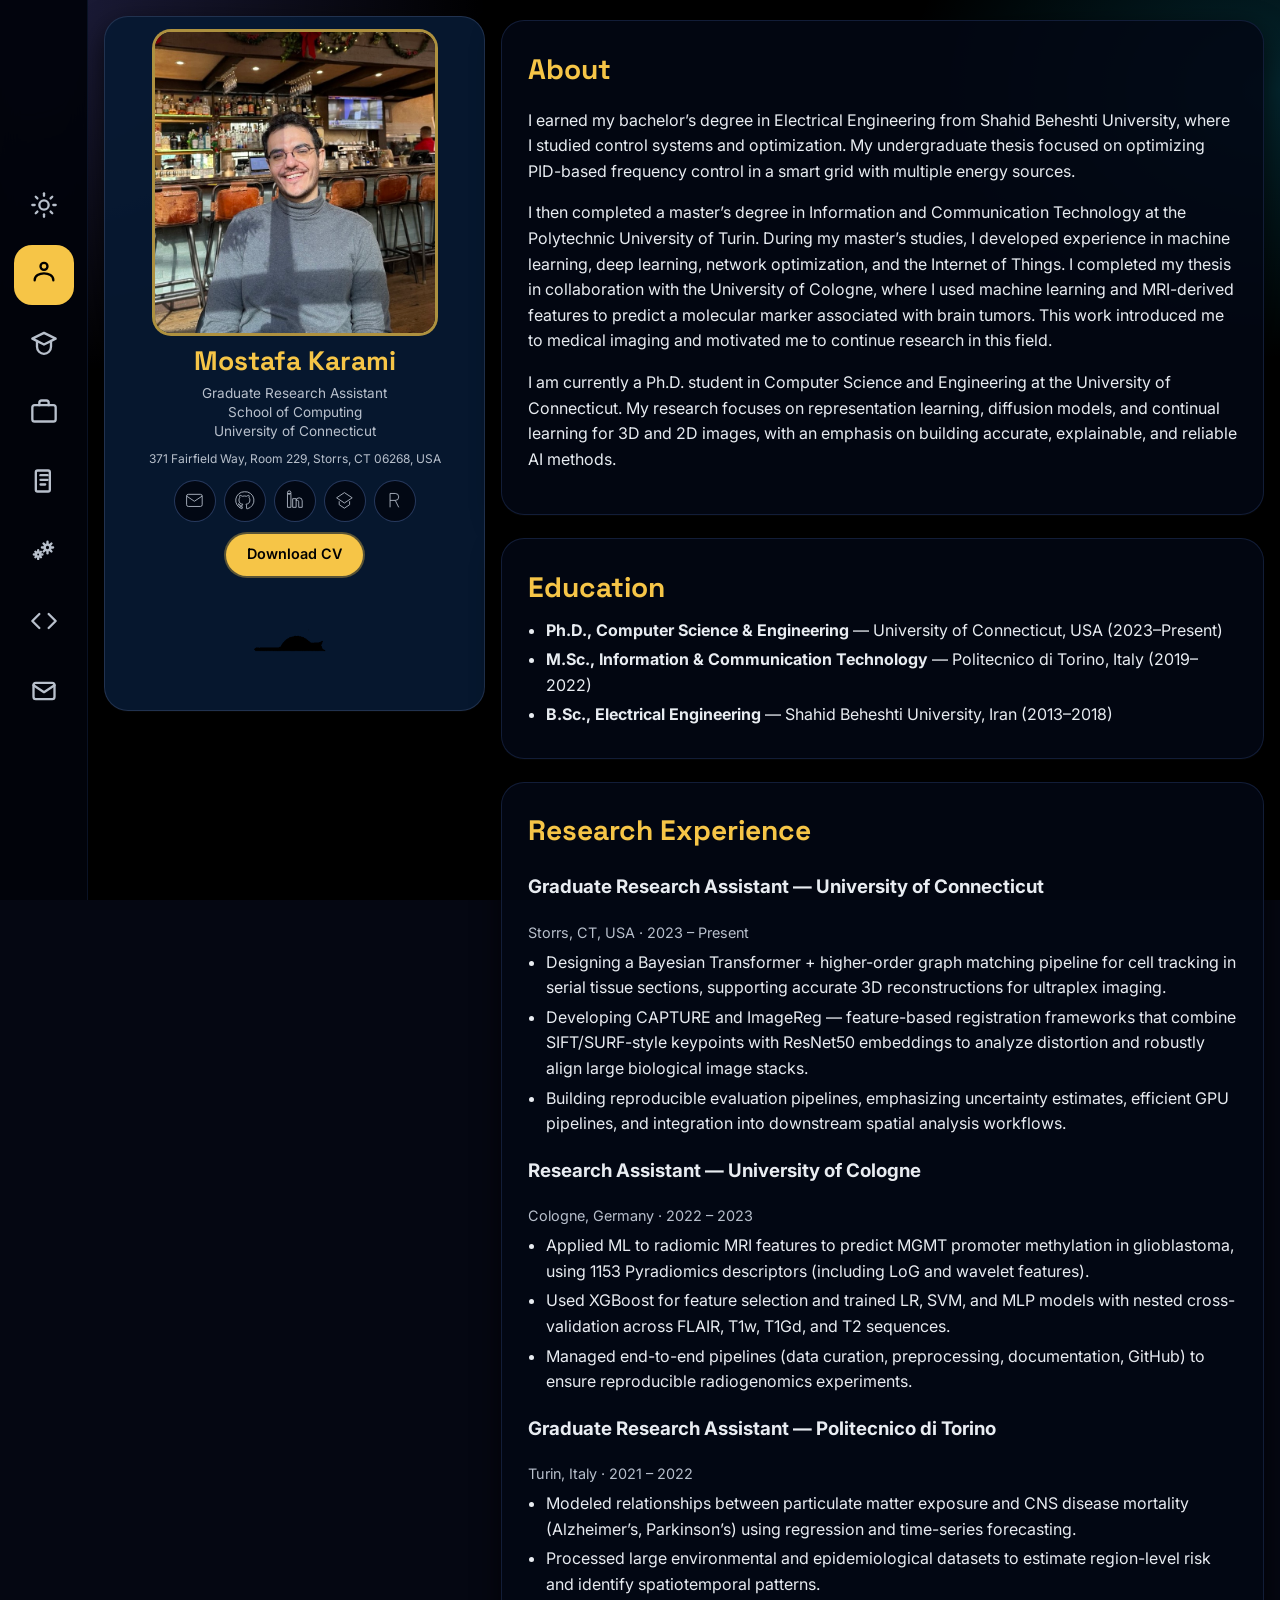
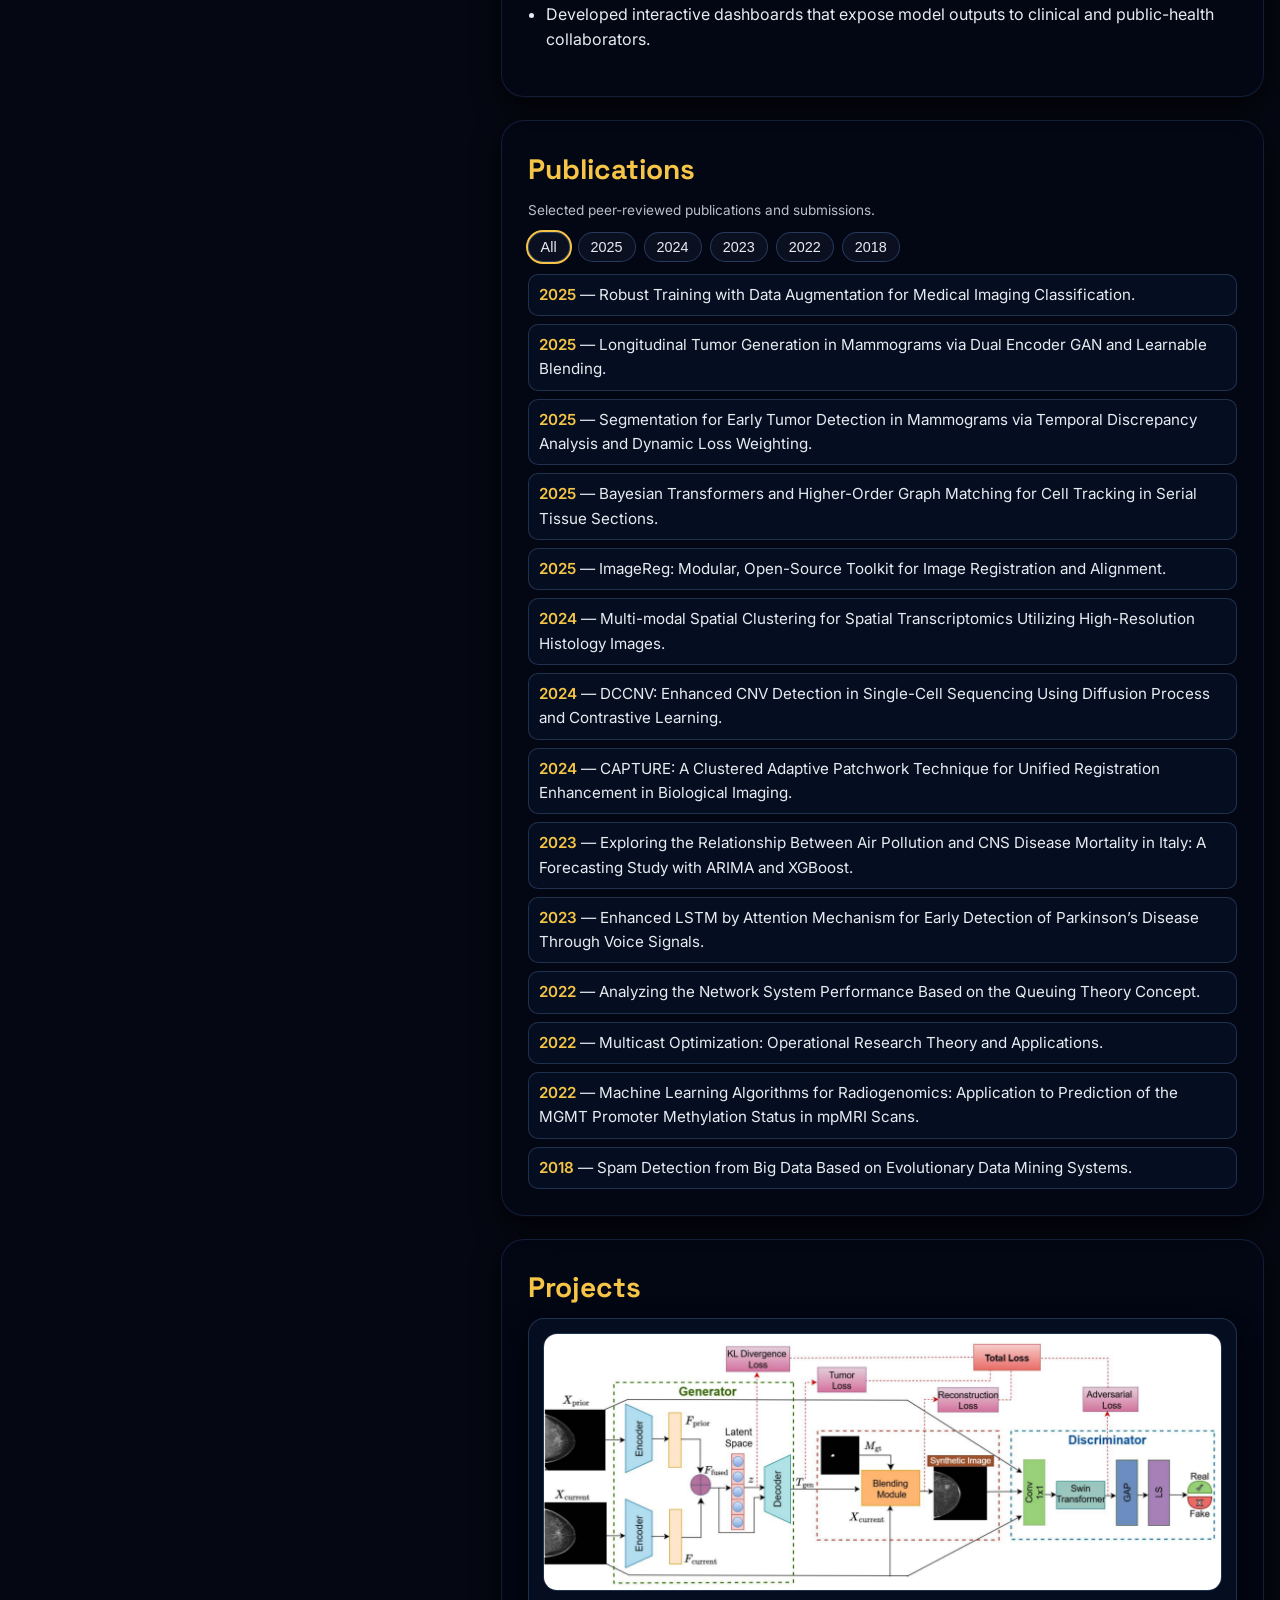
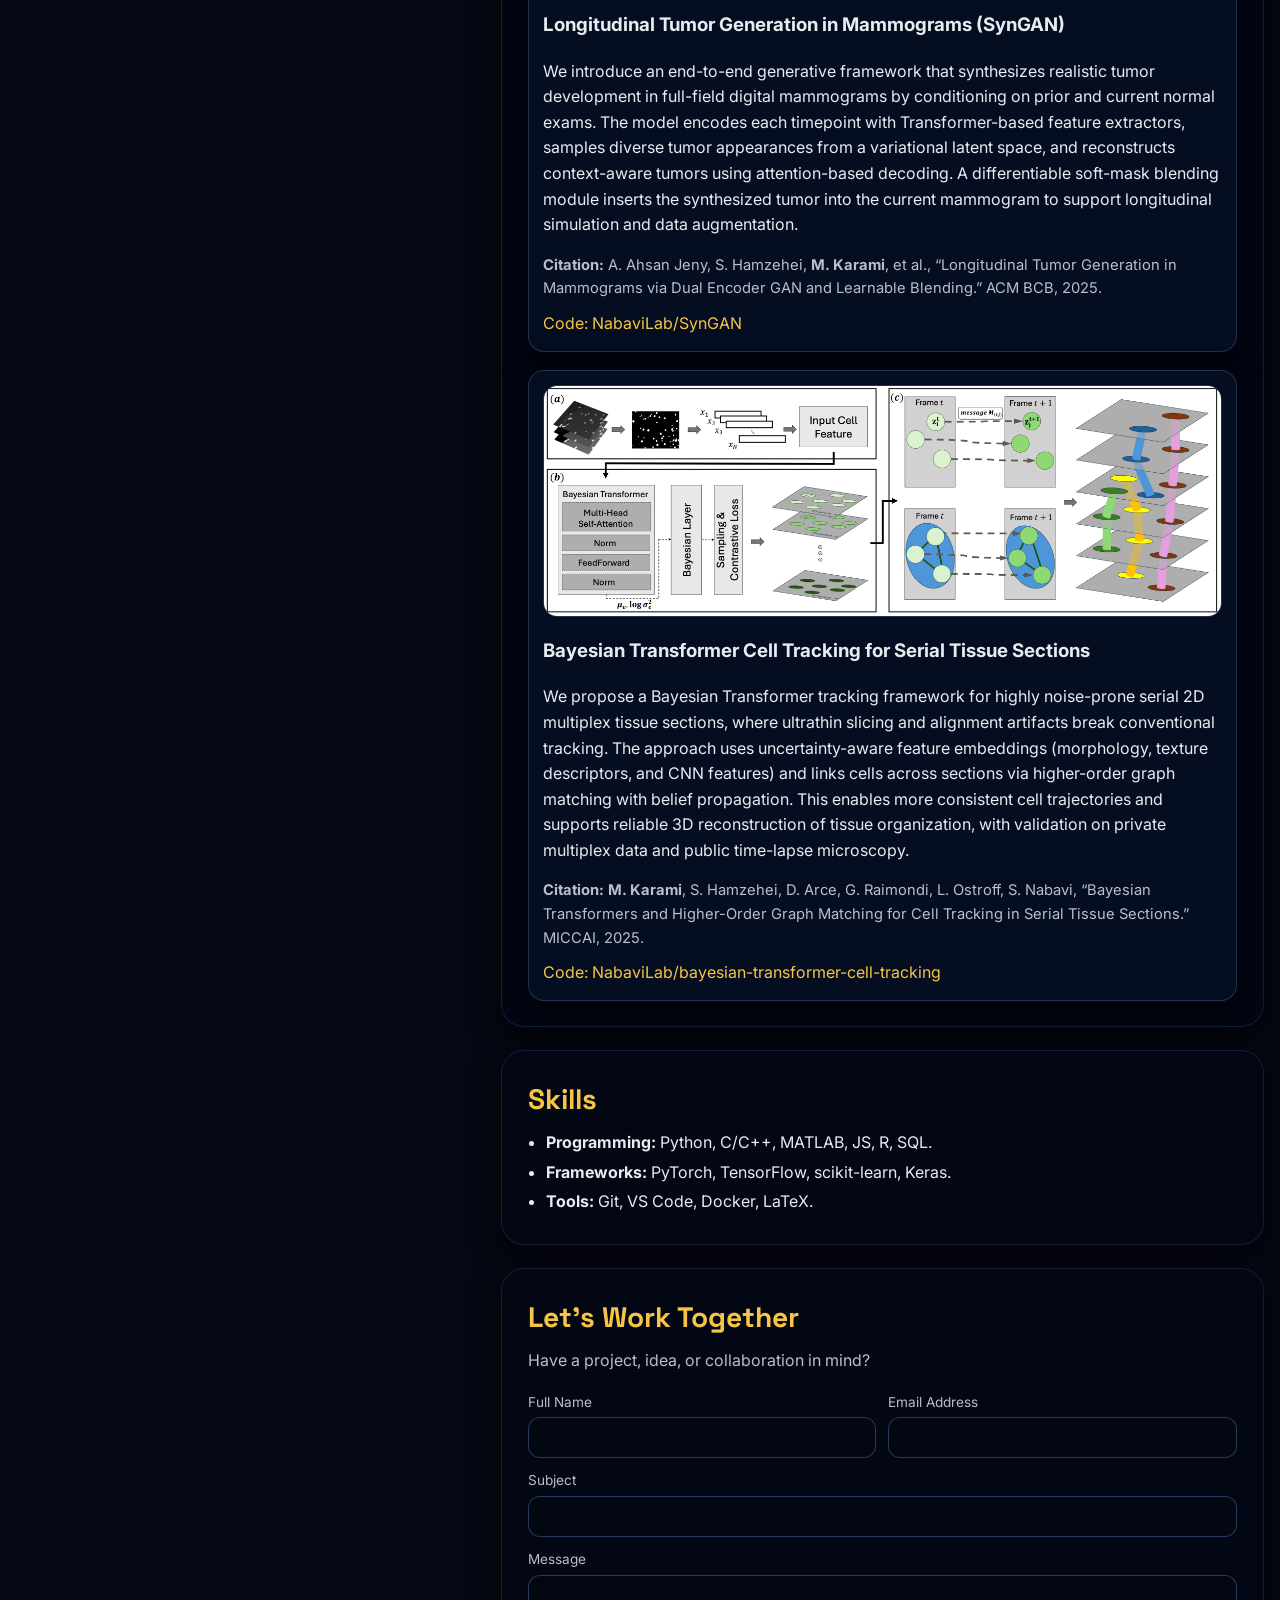
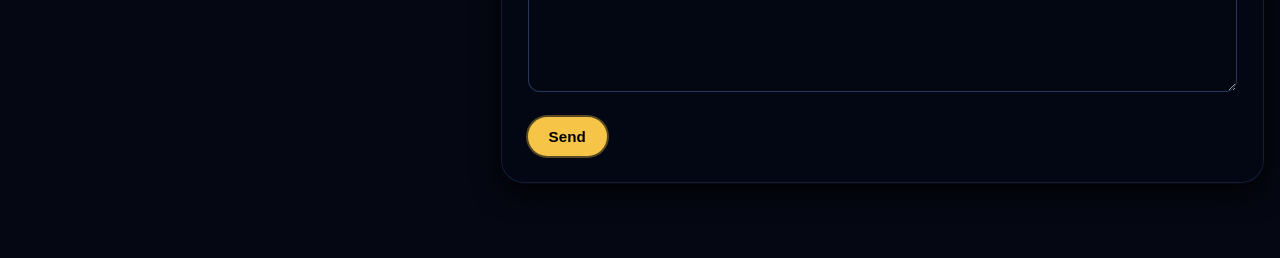
==== commit 0c640eff: "Update page title for search visibility" ====
--- a/index.html
+++ b/index.html
@@ -2,7 +2,7 @@
 <html lang="en">
 <head>
   <meta charset="utf-8">
-  <title>Mostafa Karami — Portfolio</title>
+  <title>Mostafa Karami | Computer Vision &amp; AI Researcher</title>
   <meta name="viewport" content="width=device-width, initial-scale=1">
   <meta name="description" content="Mostafa Karami — Ph.D. student in Computer Science &amp; Engineering at the University of Connecticut. Research in biomedical imaging, machine learning, robustness, and privacy.">
   <link rel="stylesheet" href="styles.css">
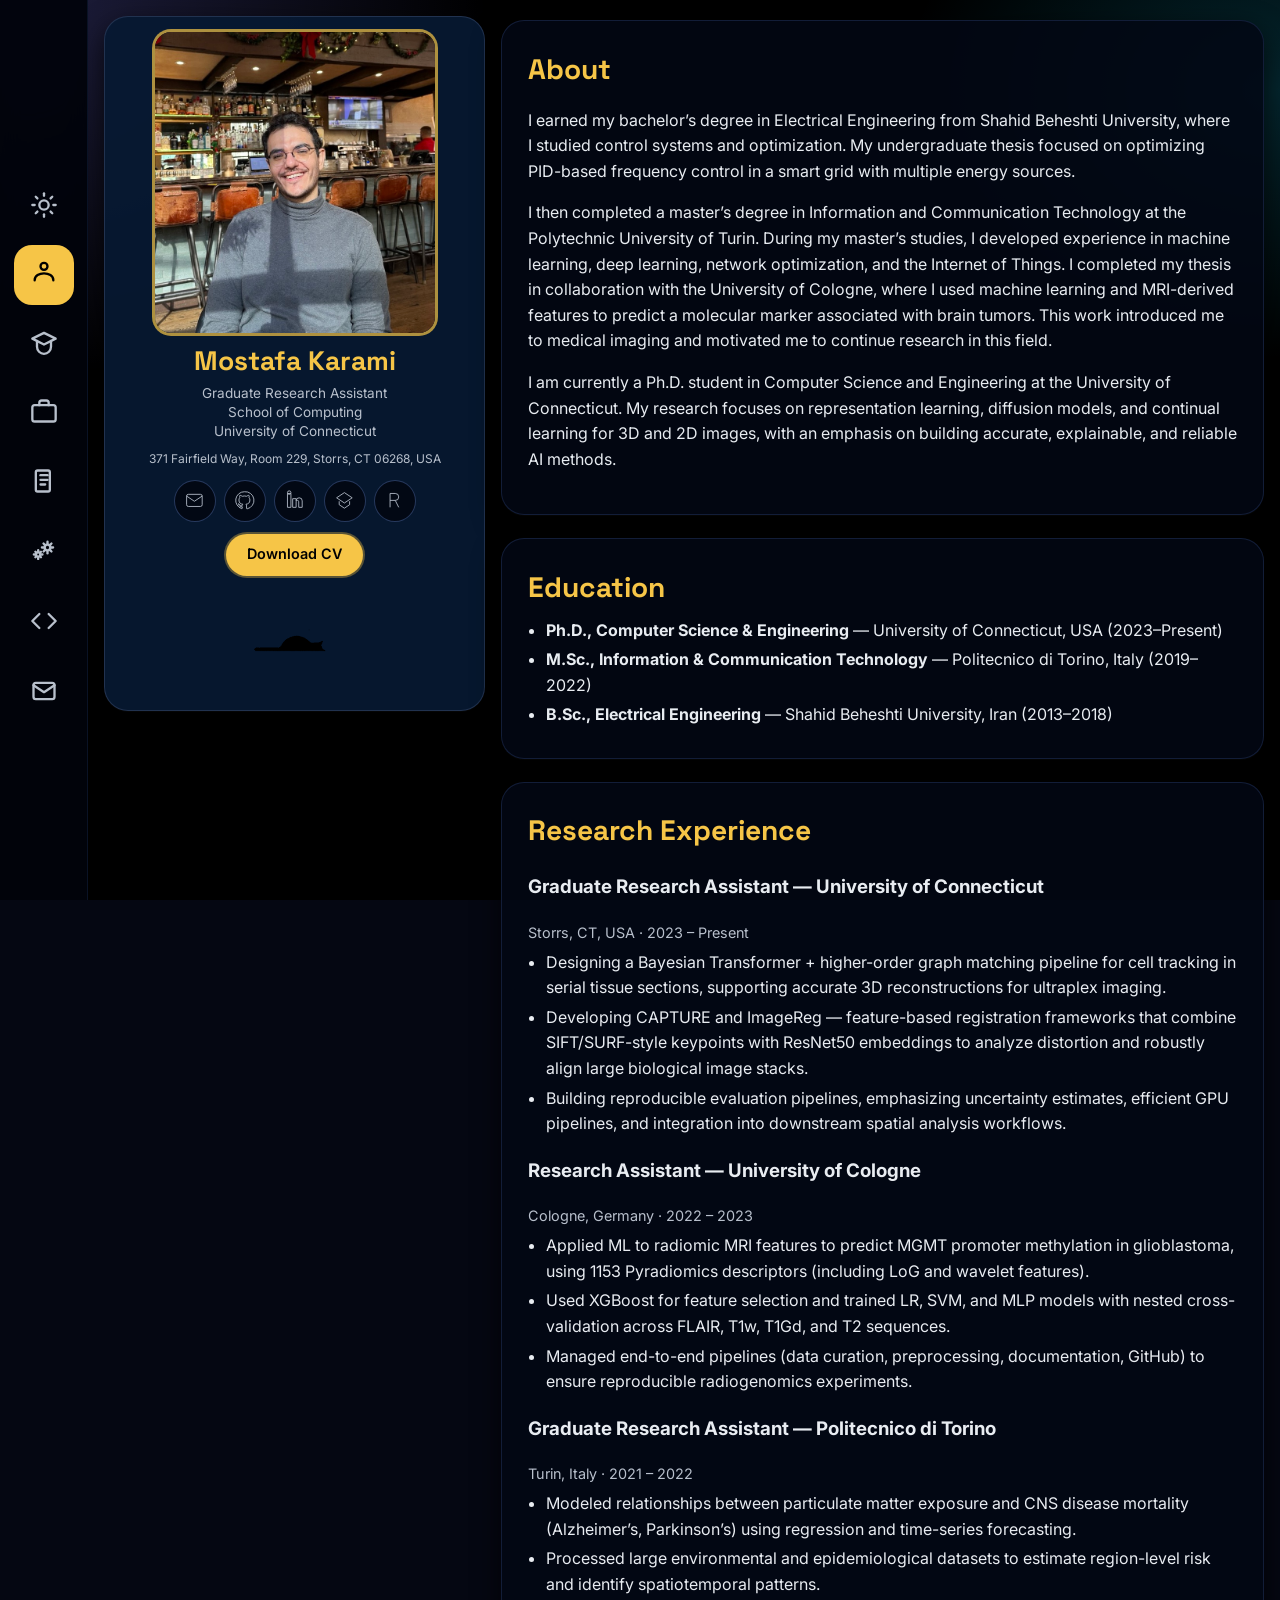
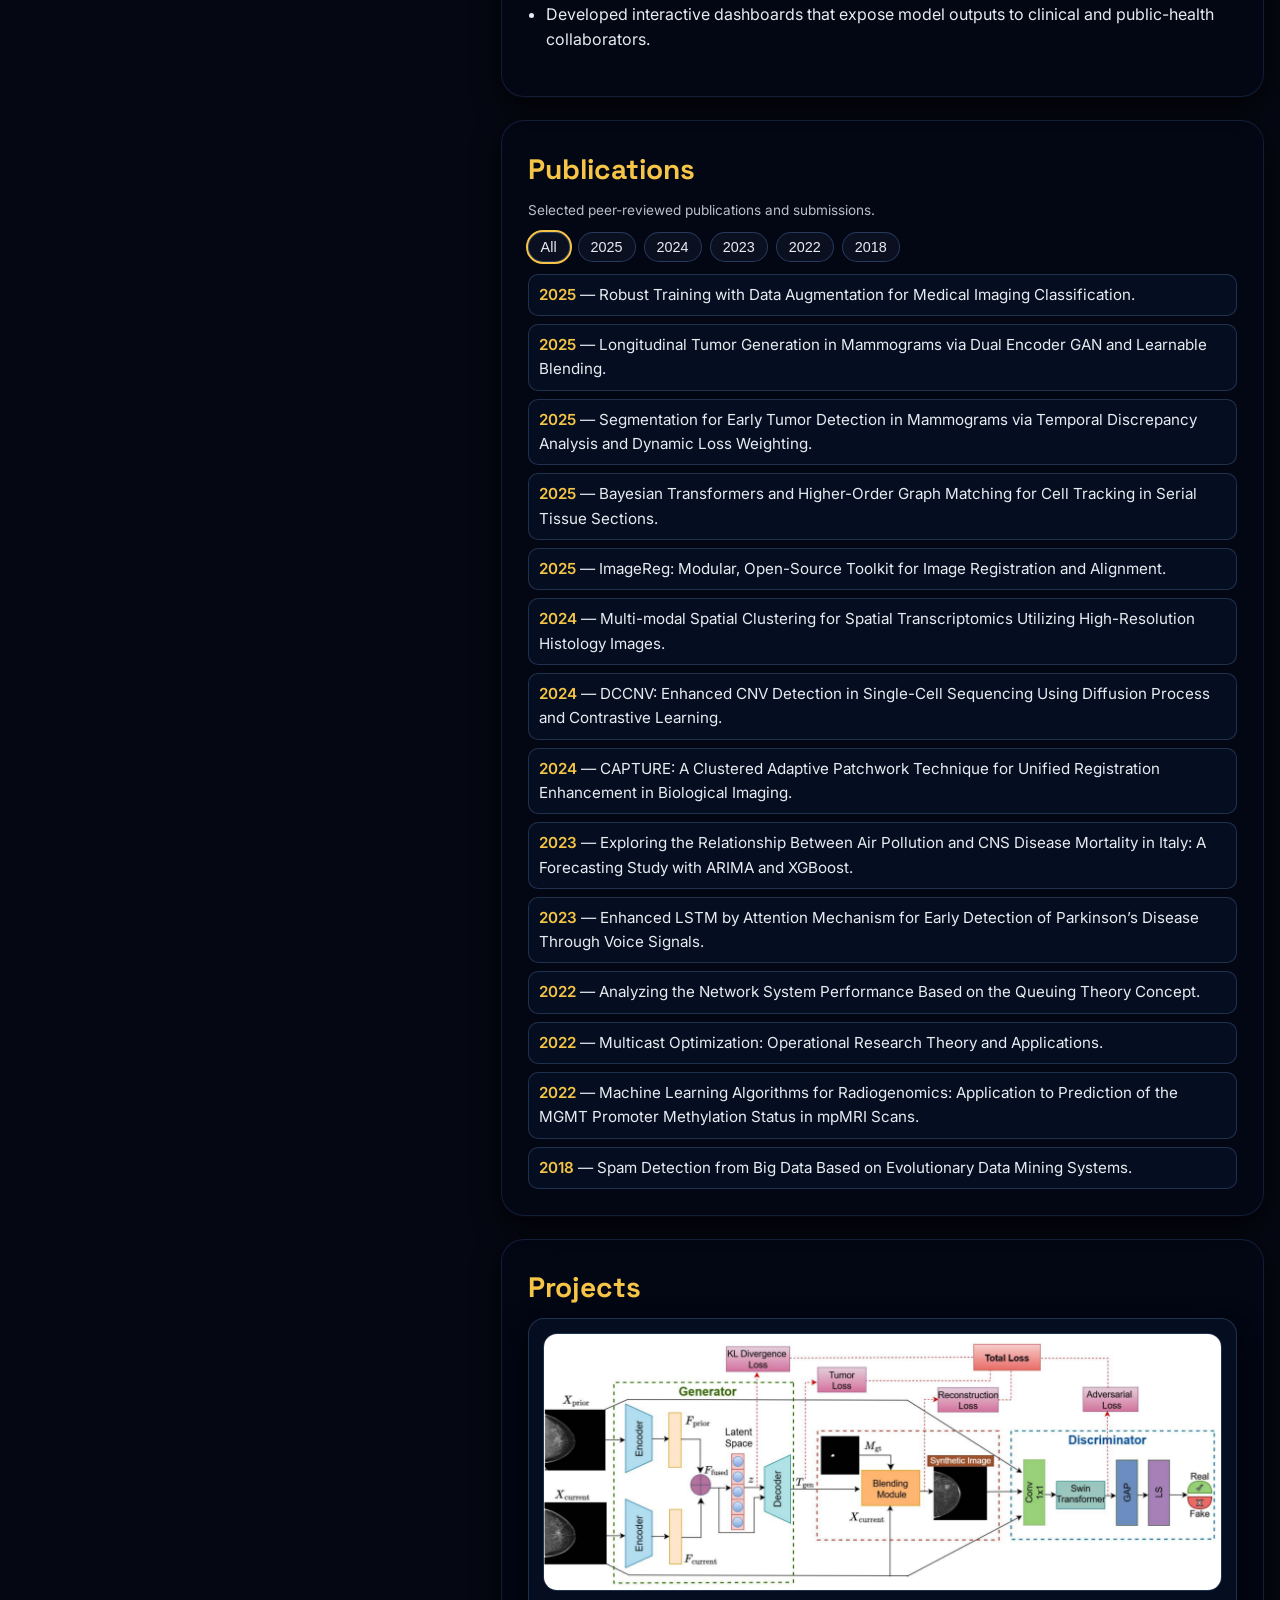
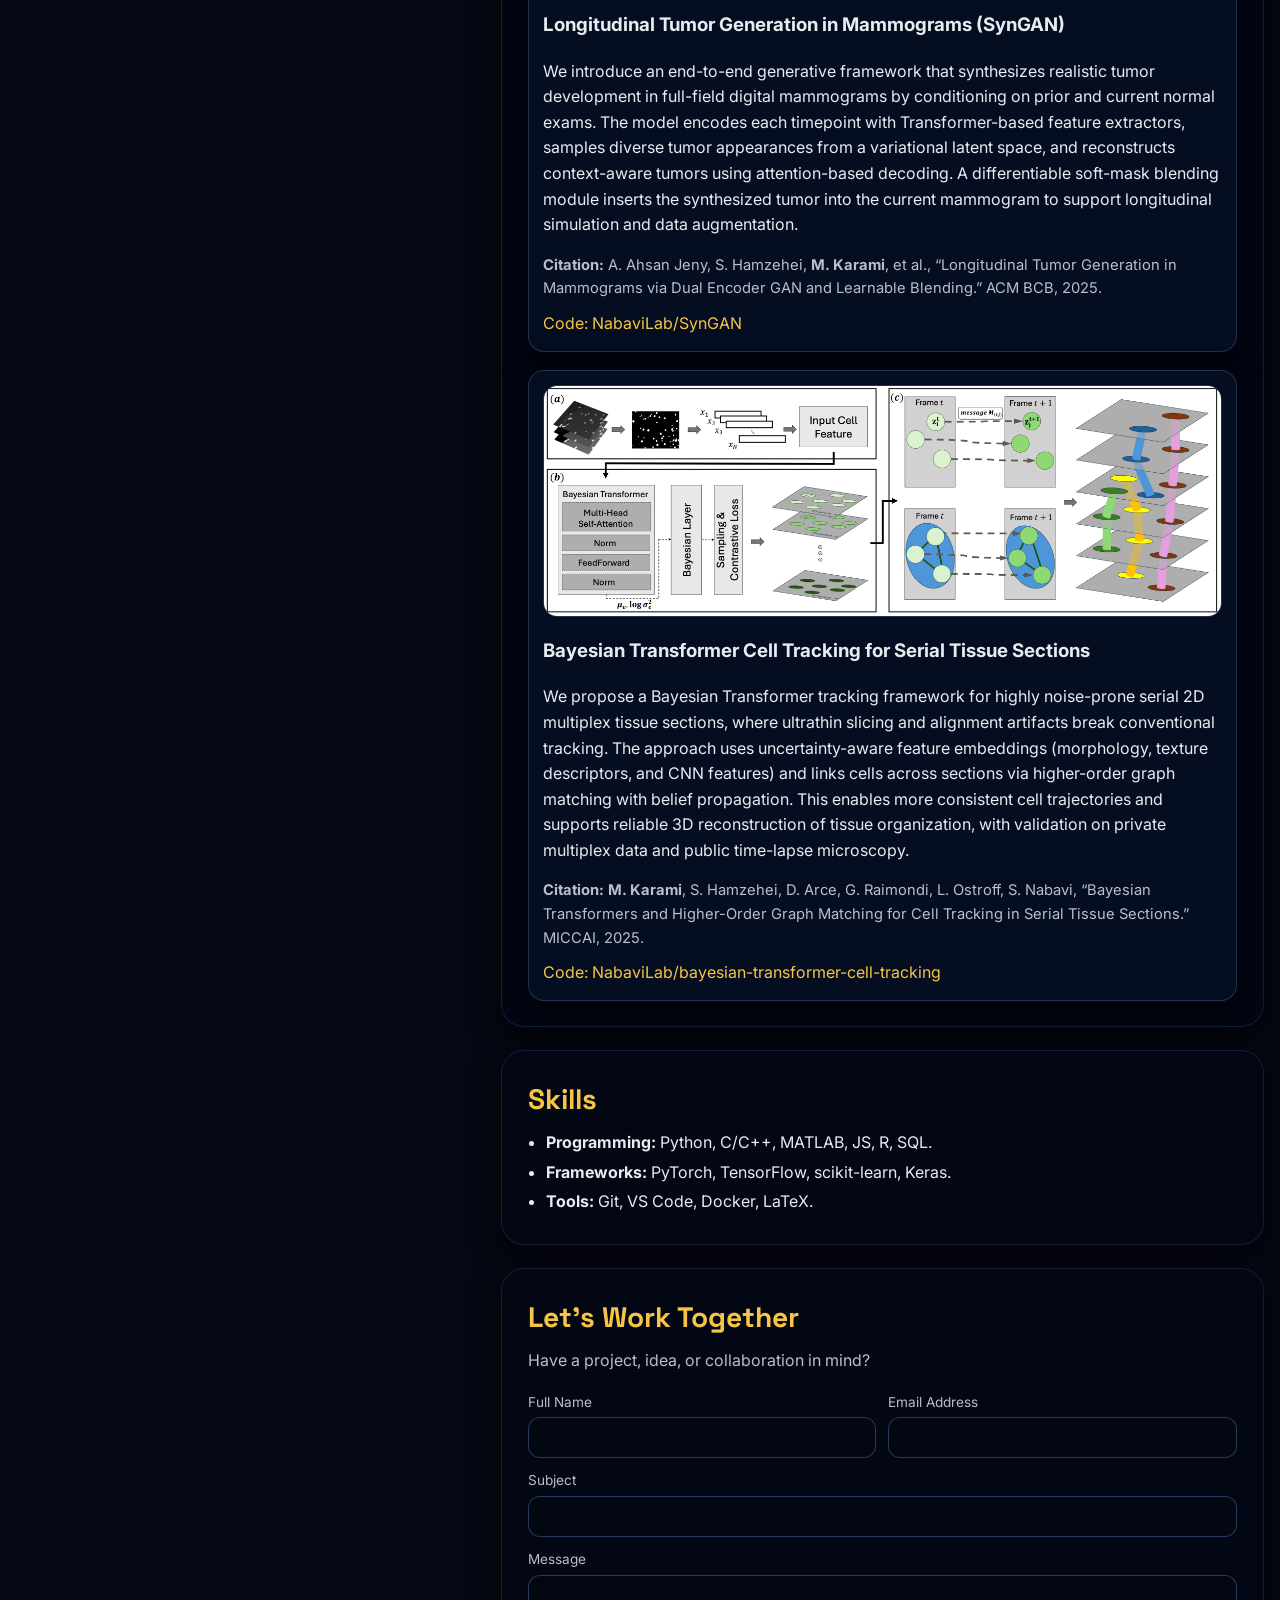
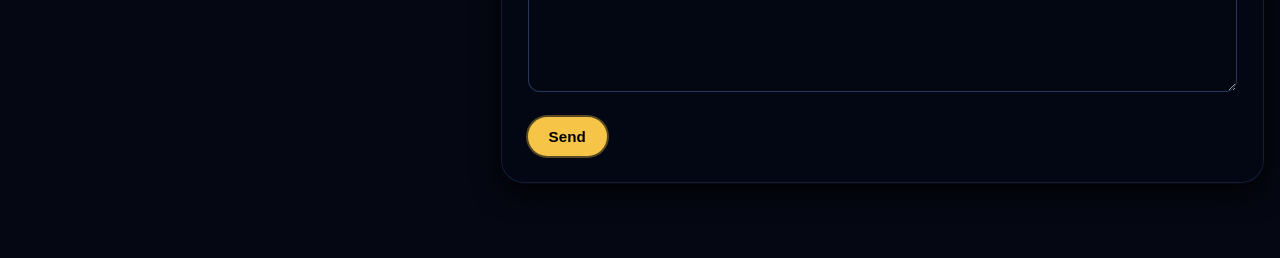
==== commit 9ab5b508: "Refine meta description for search" ====
--- a/index.html
+++ b/index.html
@@ -4,7 +4,7 @@
   <meta charset="utf-8">
   <title>Mostafa Karami | Computer Vision &amp; AI Researcher</title>
   <meta name="viewport" content="width=device-width, initial-scale=1">
-  <meta name="description" content="Mostafa Karami — Ph.D. student in Computer Science &amp; Engineering at the University of Connecticut. Research in biomedical imaging, machine learning, robustness, and privacy.">
+  <meta name="description" content="Mostafa Karami is a computer vision researcher and doctoral student at the University of Connecticut, exploring 2D and 3D image understanding, representation learning, and continual learning.">
   <link rel="stylesheet" href="styles.css">
   <link rel="icon" type="image/svg+xml" href="data:image/svg+xml,%3Csvg xmlns='http://www.w3.org/2000/svg' viewBox='0 0 64 64'%3E%3Crect x='2' y='2' width='60' height='60' rx='14' ry='14' fill='%23050712'/%3E%3Crect x='14' y='18' width='36' height='28' rx='6' ry='6' fill='none' stroke='%23f6c547' stroke-width='3'/%3E%3Ccircle cx='32' cy='32' r='9' fill='none' stroke='%23f6c547' stroke-width='3'/%3E%3Ccircle cx='32' cy='32' r='3' fill='%23f6c547'/%3E%3Cpath d='M18 24l-4-4M18 40l-4 4M46 24l4-4M46 40l4 4' stroke='%23f6c547' stroke-width='3' stroke-linecap='round'/%3E%3C/svg%3E">
   <link rel="preconnect" href="https://fonts.googleapis.com">
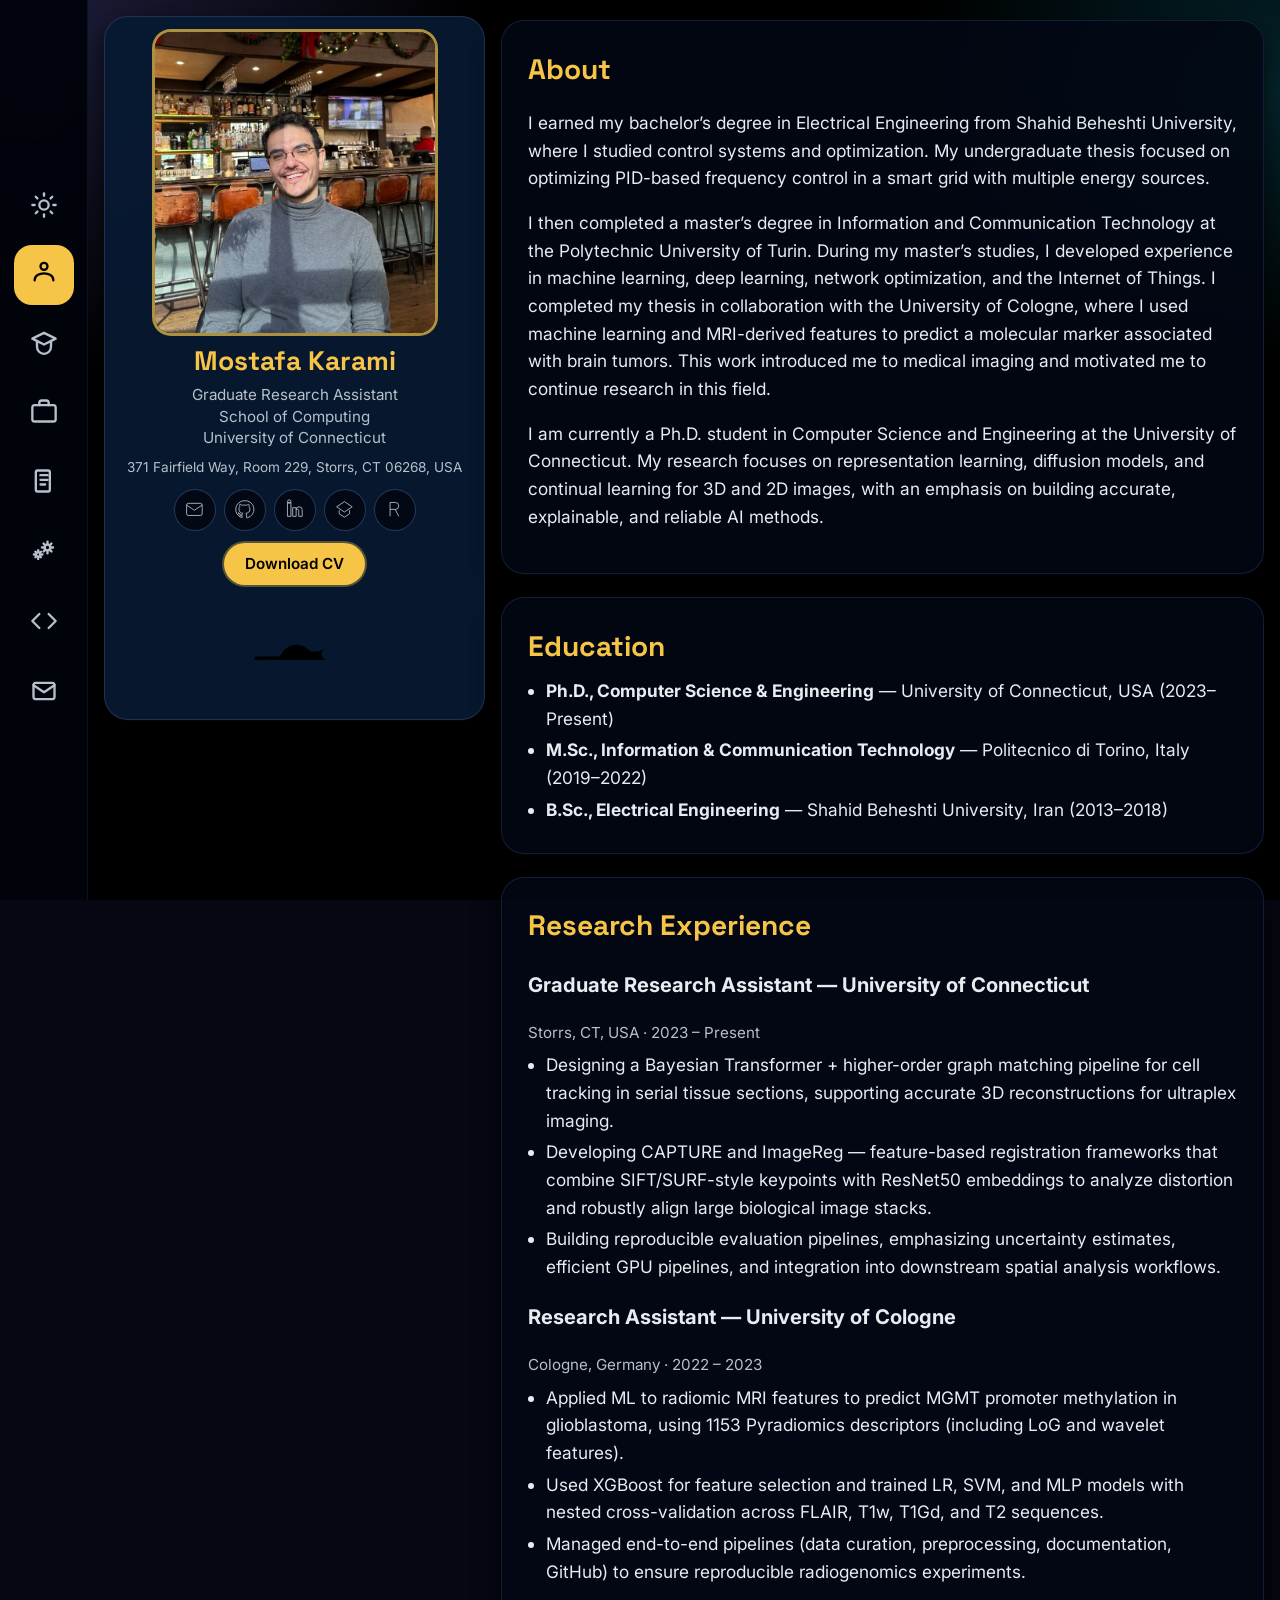
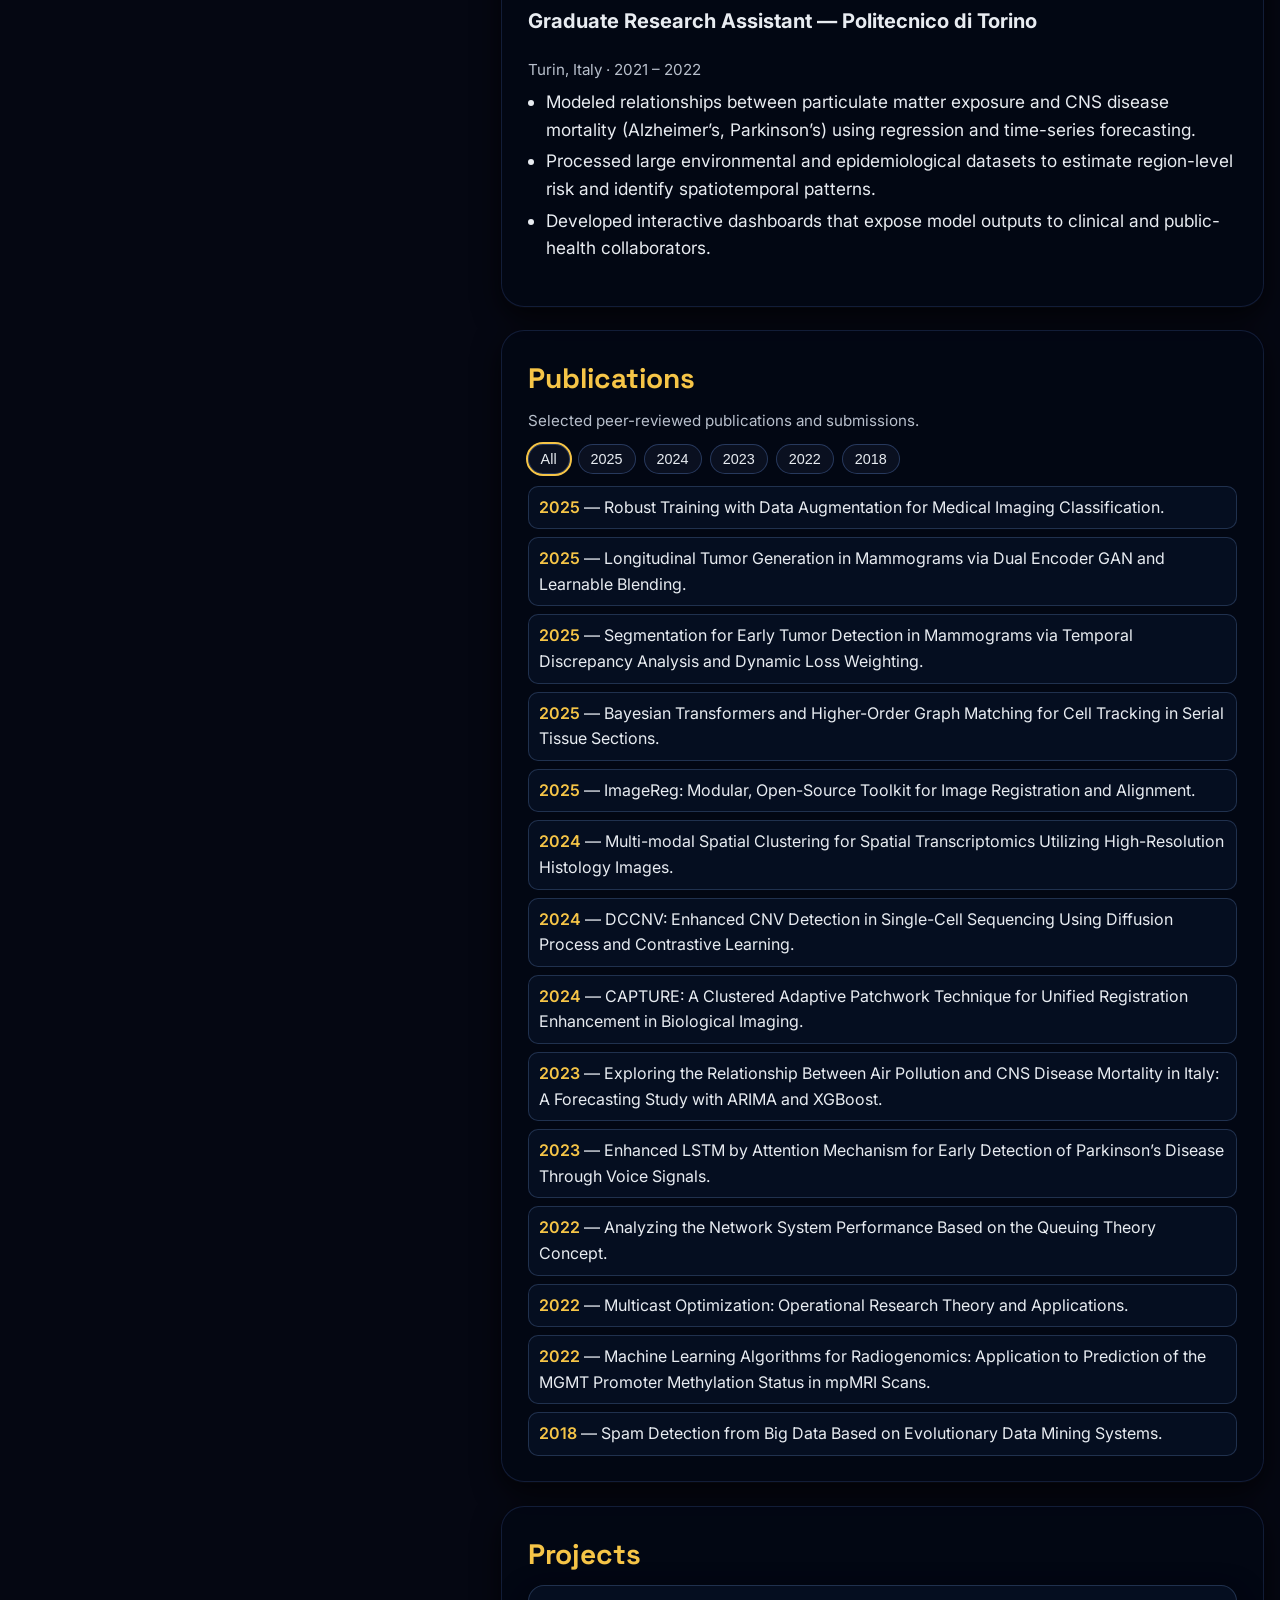
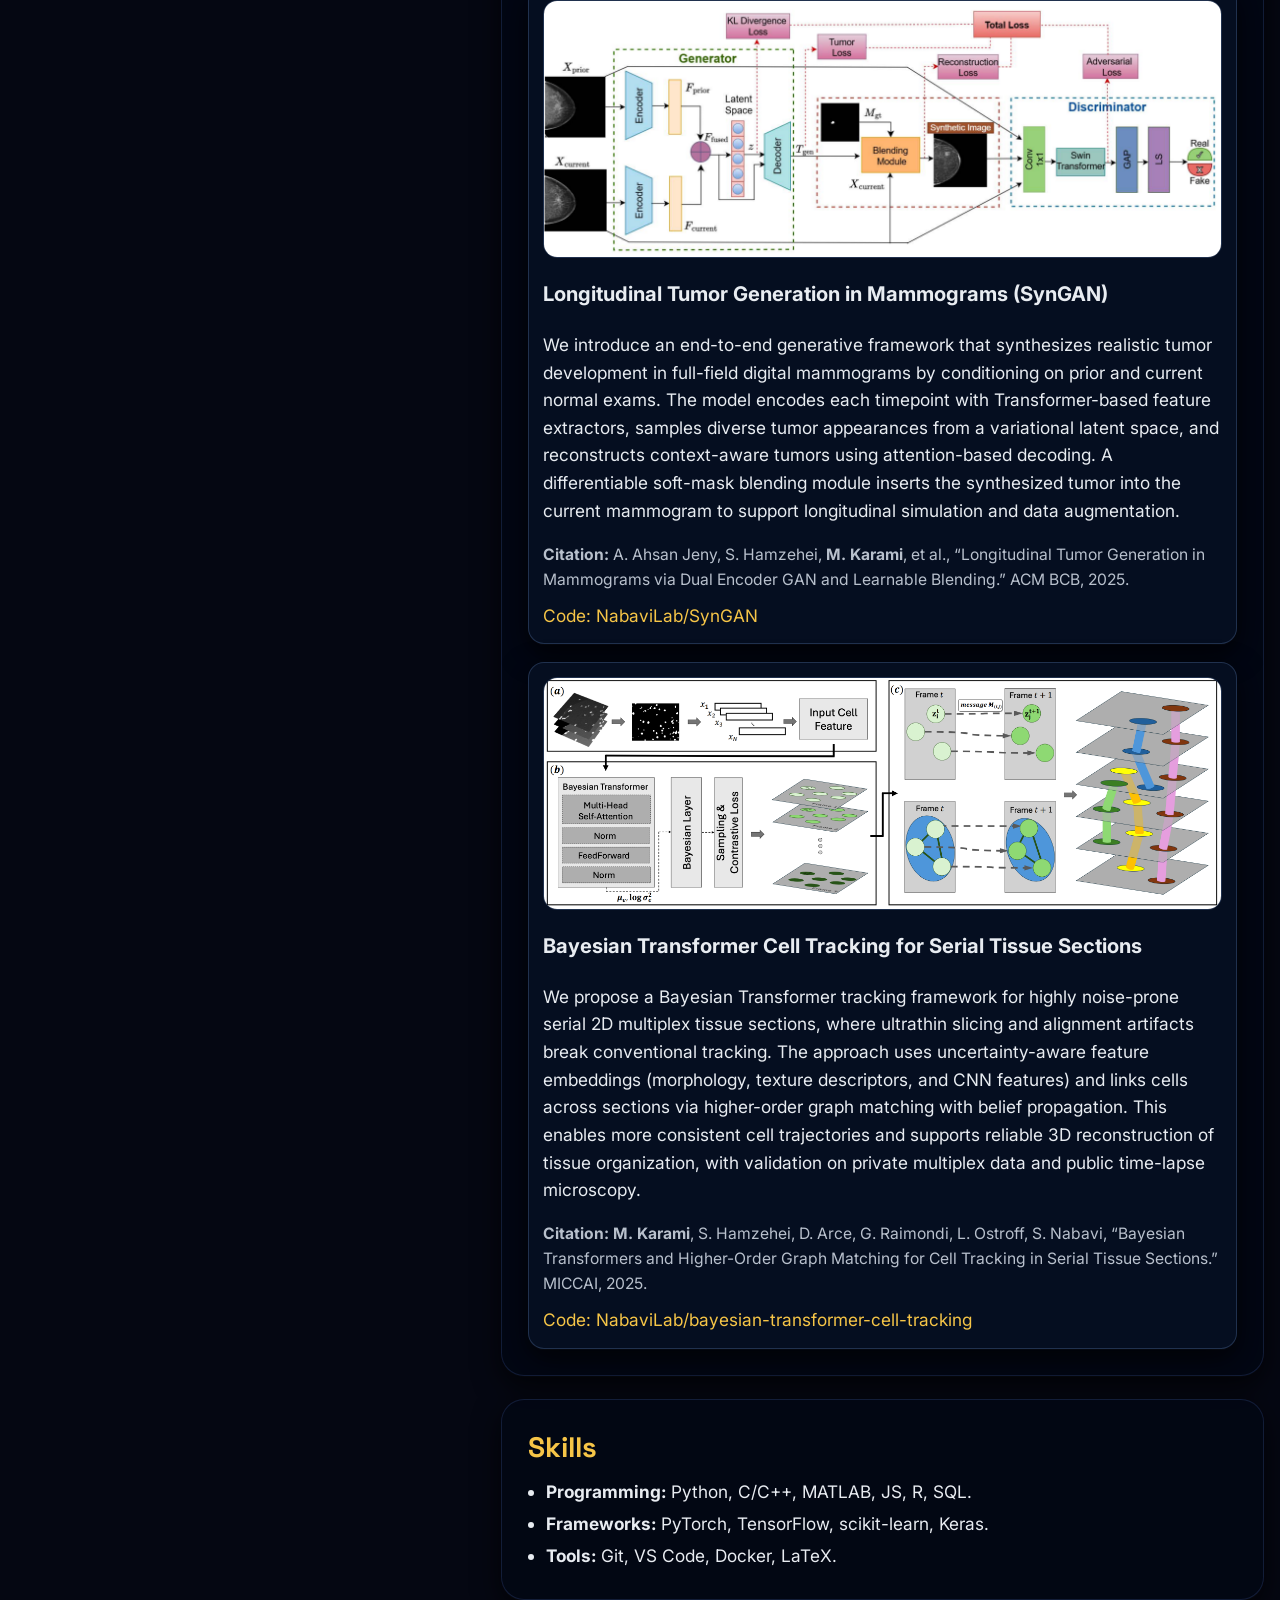
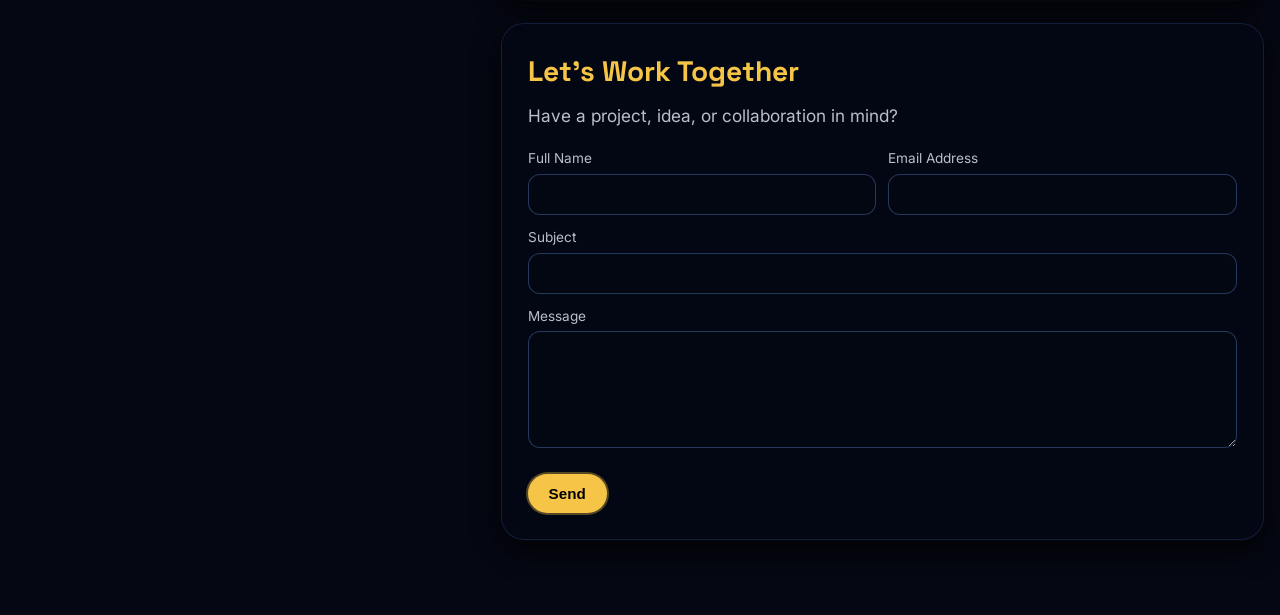
==== commit 5920e780: "Add structured profile metadata" ====
--- a/index.html
+++ b/index.html
@@ -5,6 +5,62 @@
   <title>Mostafa Karami | Computer Vision &amp; AI Researcher</title>
   <meta name="viewport" content="width=device-width, initial-scale=1">
   <meta name="description" content="Mostafa Karami is a computer vision researcher and doctoral student at the University of Connecticut, exploring 2D and 3D image understanding, representation learning, and continual learning.">
+  <link rel="canonical" href="https://www.mostafakarami.com/">
+  <meta property="og:type" content="website">
+  <meta property="og:url" content="https://www.mostafakarami.com/">
+  <meta property="og:title" content="Mostafa Karami | Computer Vision &amp; AI Researcher">
+  <meta property="og:description" content="Mostafa Karami is a computer vision researcher and doctoral student at the University of Connecticut, exploring 2D and 3D image understanding, representation learning, and continual learning.">
+  <meta property="og:image" content="https://www.mostafakarami.com/pics/profile_pic.jpg">
+  <meta property="og:image:alt" content="Mostafa Karami">
+  <meta name="twitter:card" content="summary_large_image">
+  <meta name="twitter:title" content="Mostafa Karami | Computer Vision &amp; AI Researcher">
+  <meta name="twitter:description" content="Mostafa Karami is a computer vision researcher and doctoral student at the University of Connecticut, exploring 2D and 3D image understanding, representation learning, and continual learning.">
+  <meta name="twitter:image" content="https://www.mostafakarami.com/pics/profile_pic.jpg">
+  <script type="application/ld+json">
+  {
+    "@context": "https://schema.org",
+    "@type": "ProfilePage",
+    "@id": "https://www.mostafakarami.com/#profile",
+    "url": "https://www.mostafakarami.com/",
+    "mainEntity": {
+      "@type": "Person",
+      "@id": "https://www.mostafakarami.com/#person",
+      "name": "Mostafa Karami",
+      "jobTitle": "Computer Vision Researcher and Doctoral Student",
+      "description": "Computer vision researcher and doctoral student exploring 2D and 3D image understanding, representation learning, and continual learning.",
+      "image": "https://www.mostafakarami.com/pics/profile_pic.jpg",
+      "url": "https://www.mostafakarami.com/",
+      "affiliation": {
+        "@type": "CollegeOrUniversity",
+        "name": "University of Connecticut",
+        "url": "https://www.uconn.edu/"
+      },
+      "alumniOf": [
+        {
+          "@type": "CollegeOrUniversity",
+          "name": "Polytechnic University of Turin"
+        },
+        {
+          "@type": "CollegeOrUniversity",
+          "name": "Shahid Beheshti University"
+        }
+      ],
+      "knowsAbout": [
+        "Computer vision",
+        "2D and 3D image understanding",
+        "Representation learning",
+        "Continual learning",
+        "Robust machine learning"
+      ],
+      "sameAs": [
+        "https://github.com/KaramiMostafa",
+        "https://www.linkedin.com/in/mostafakarami/",
+        "https://scholar.google.com/citations?user=wU6NpyUAAAAJ&hl=en",
+        "https://www.researchgate.net/profile/Mostafa_Karami6"
+      ]
+    }
+  }
+  </script>
   <link rel="stylesheet" href="styles.css">
   <link rel="icon" type="image/svg+xml" href="data:image/svg+xml,%3Csvg xmlns='http://www.w3.org/2000/svg' viewBox='0 0 64 64'%3E%3Crect x='2' y='2' width='60' height='60' rx='14' ry='14' fill='%23050712'/%3E%3Crect x='14' y='18' width='36' height='28' rx='6' ry='6' fill='none' stroke='%23f6c547' stroke-width='3'/%3E%3Ccircle cx='32' cy='32' r='9' fill='none' stroke='%23f6c547' stroke-width='3'/%3E%3Ccircle cx='32' cy='32' r='3' fill='%23f6c547'/%3E%3Cpath d='M18 24l-4-4M18 40l-4 4M46 24l4-4M46 40l4 4' stroke='%23f6c547' stroke-width='3' stroke-linecap='round'/%3E%3C/svg%3E">
   <link rel="preconnect" href="https://fonts.googleapis.com">
--- a/styles.css
+++ b/styles.css
@@ -285,7 +285,7 @@
 .tagline{
   margin:0 0 10px;
   color:var(--text-dim);
-  font-size:clamp(.85rem,3cqi,1rem);
+  font-size:clamp(.95rem,3cqi,1.1rem);
   line-height:1.4;
 }
 
@@ -293,7 +293,7 @@
   list-style:none;
   padding:0;
   margin:0 0 12px;
-  font-size:clamp(.75rem,2.5cqi,.85rem);
+  font-size:clamp(.85rem,2.5cqi,.95rem);
   line-height:1.35;
   color:var(--text-dim);
 }
@@ -366,7 +366,7 @@
   min-height:42px;
   margin:0;
   padding:9px 20px;
-  font-size:.9rem;
+  font-size:.95rem;
   line-height:1.15;
   text-align:center;
   white-space:normal;
@@ -391,7 +391,7 @@
   height:auto;
   overflow:visible;
   padding:4px 0 36px;
-  font-size:clamp(.78rem,1.3vw,1rem);
+  font-size:clamp(.9rem,1.45vw,1.08rem);
   container-type:inline-size;
   container-name:content;
 }
@@ -427,9 +427,9 @@
 .facts li{ margin:4px 0 }
 
 .exp-block{ margin-bottom:18px; }
-.exp-meta{ margin:0 0 6px; font-size:.9rem; color:var(--text-dim); }
-
-.pub-legend{ margin:0 0 10px; font-size:.85rem; color:var(--text-dim); }
+.exp-meta{ margin:0 0 6px; font-size:.95rem; color:var(--text-dim); }
+
+.pub-legend{ margin:0 0 10px; font-size:.95rem; color:var(--text-dim); }
 
 .pub-filters{ display:flex; gap:8px; flex-wrap:wrap; margin:8px 0 12px }
 
@@ -460,7 +460,7 @@
   border:1px solid var(--item-border);
   border-radius:10px;
   padding:8px 10px;
-  font-size:.95rem;
+  font-size:1rem;
   color:var(--text);
 }
 
@@ -498,7 +498,7 @@
 .project-body{ padding:16px 14px 18px; }
 .project-body--wide{ padding:0; }
 
-.project-cite{ margin:10px 0 0 0; font-size:0.92rem; color:var(--text-dim); }
+.project-cite{ margin:10px 0 0 0; font-size:0.98rem; color:var(--text-dim); }
 
 .project-links{ margin:10px 0 0 0; }
 
@@ -653,7 +653,7 @@
   .project--wide{ padding:8px; }
   .project-body{ padding:10px 8px 12px; }
   .project-body--wide{ padding:0; }
-  .pub-list-simple .pub{ padding:7px; font-size:.9em; }
+  .pub-list-simple .pub{ padding:7px; font-size:1em; }
 }
 
 @media (max-width:620px){
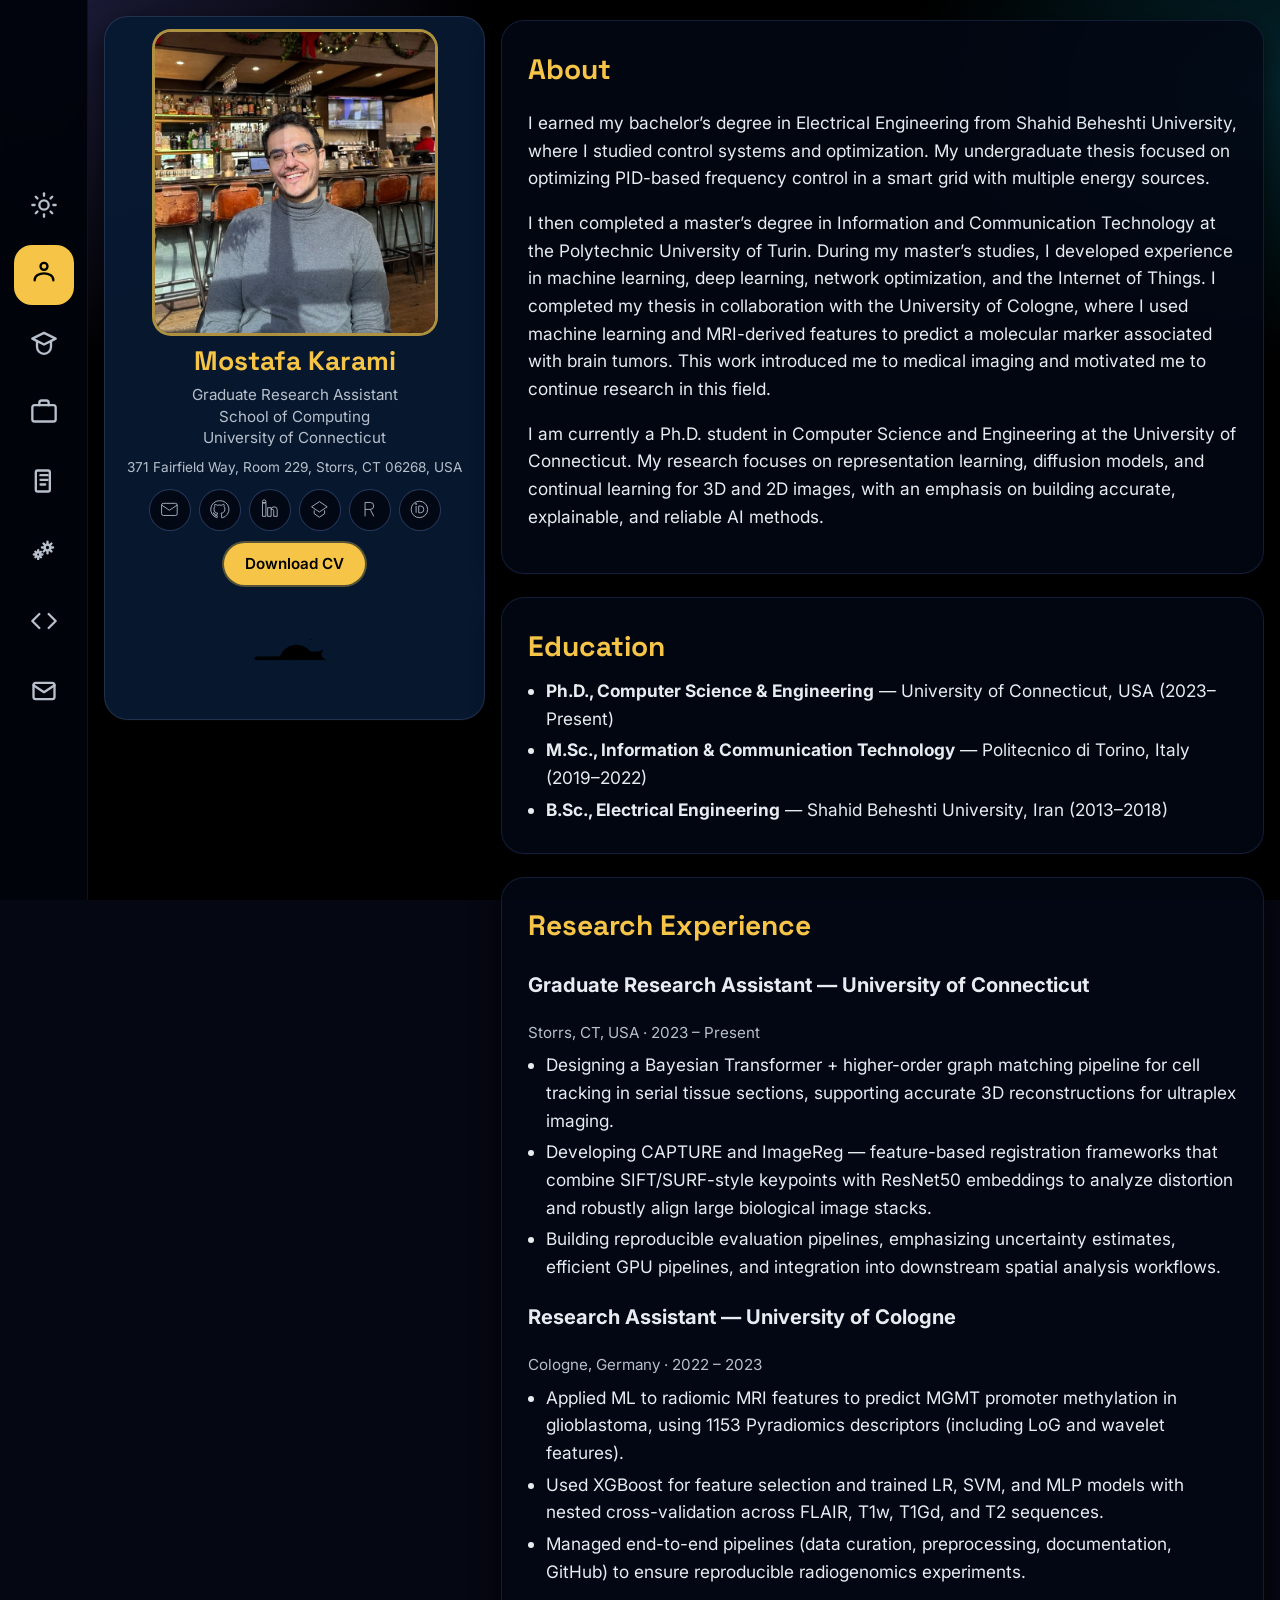
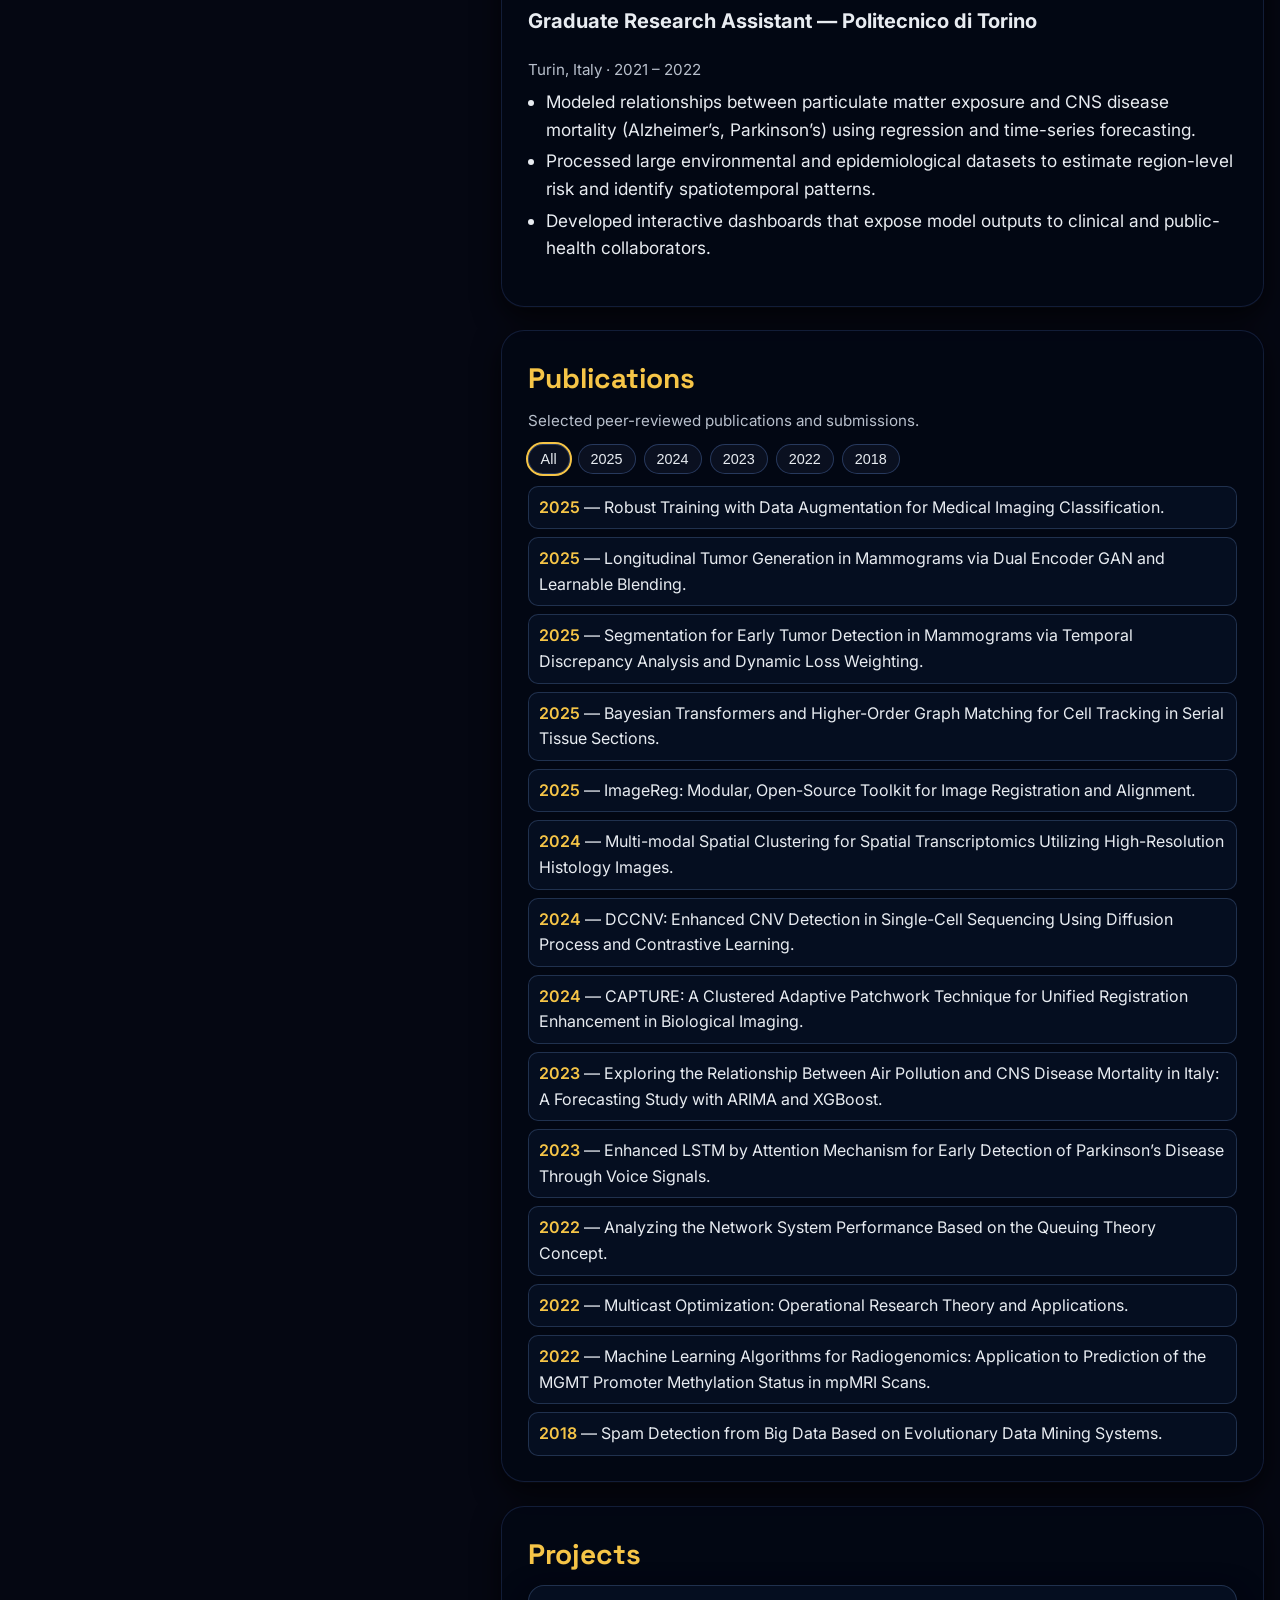
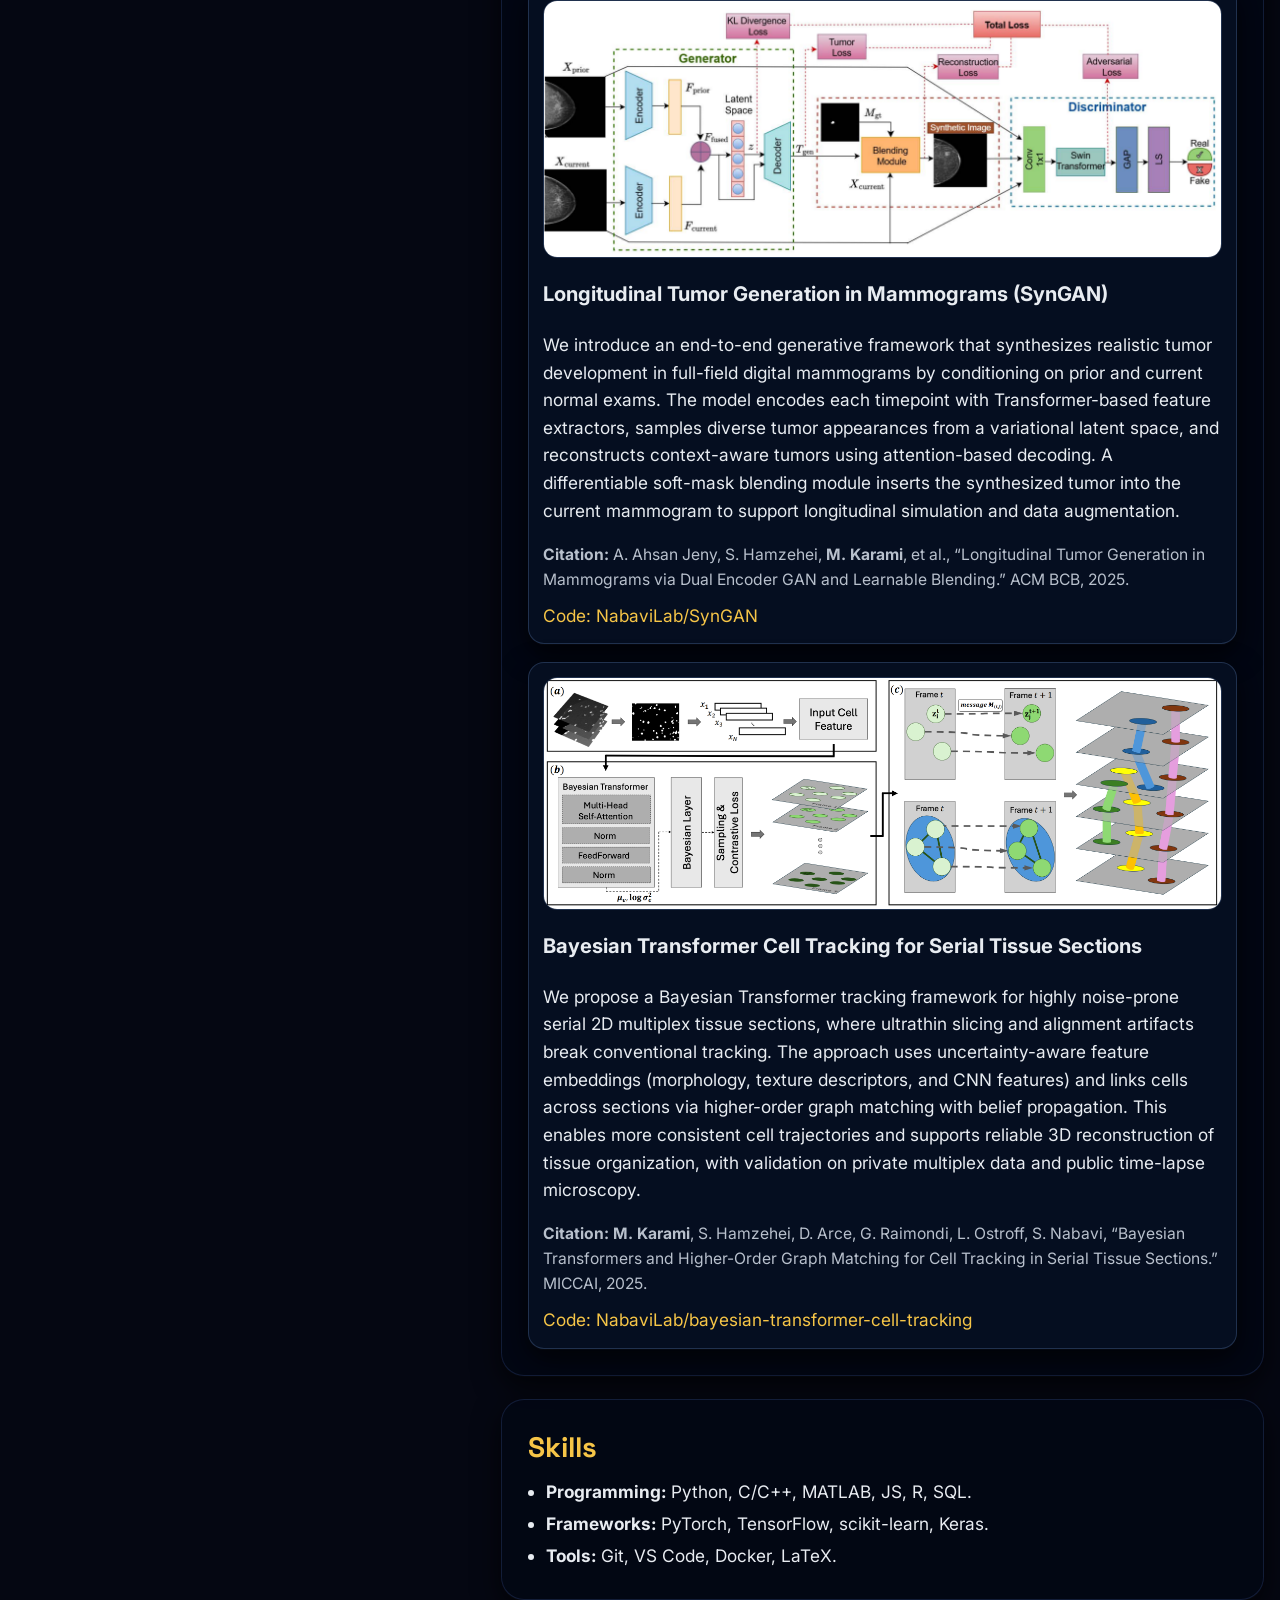
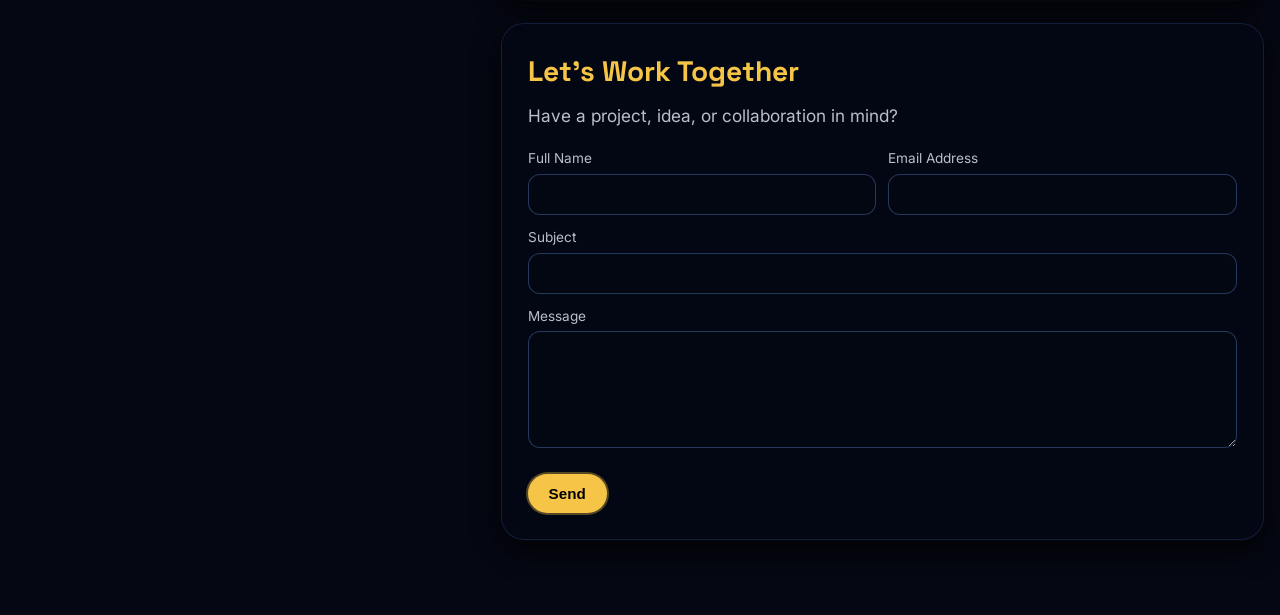
==== commit e091e184: "Link publications and add ORCID profile link" ====
--- a/index.html
+++ b/index.html
@@ -56,6 +56,7 @@
         "https://github.com/KaramiMostafa",
         "https://www.linkedin.com/in/mostafakarami/",
         "https://scholar.google.com/citations?user=wU6NpyUAAAAJ&hl=en",
+        "https://orcid.org/0009-0009-1083-2138",
         "https://www.researchgate.net/profile/Mostafa_Karami6"
       ]
     }
@@ -247,6 +248,15 @@
                   <path d="M13 12l4 8"></path>
                 </svg>
               </a>
+
+              <a class="icon-btn" href="https://orcid.org/0009-0009-1083-2138" target="_blank" rel="noopener" aria-label="ORCID">
+                <svg viewBox="0 0 24 24" aria-hidden="true">
+                  <circle cx="12" cy="12" r="9.5"></circle>
+                  <path d="M8.2 8.1v7.8"></path>
+                  <circle cx="8.2" cy="5.7" r="0.7"></circle>
+                  <path d="M11.2 8.1h2a3.9 3.9 0 1 1 0 7.8h-2z"></path>
+                </svg>
+              </a>
               </div>
 
               <a class="btn primary cv-btn" href="CV/CV_Karami_2025.pdf" download="Mostafa_Karami_CV_2025">
@@ -340,20 +350,20 @@
           </div>
 
           <ul id="pub-list" class="pub-list-simple">
-            <li class="pub" data-year="2025"><span class="pub-year">2025</span> — Robust Training with Data Augmentation for Medical Imaging Classification.</li>
-            <li class="pub" data-year="2025"><span class="pub-year">2025</span> — Longitudinal Tumor Generation in Mammograms via Dual Encoder GAN and Learnable Blending.</li>
-            <li class="pub" data-year="2025"><span class="pub-year">2025</span> — Segmentation for Early Tumor Detection in Mammograms via Temporal Discrepancy Analysis and Dynamic Loss Weighting.</li>
-            <li class="pub" data-year="2025"><span class="pub-year">2025</span> — Bayesian Transformers and Higher-Order Graph Matching for Cell Tracking in Serial Tissue Sections.</li>
+            <li class="pub" data-year="2025"><span class="pub-year">2025</span> — <a class="pub-link" href="https://scholar.google.com/citations?view_op=view_citation&amp;hl=en&amp;user=wU6NpyUAAAAJ&amp;citation_for_view=wU6NpyUAAAAJ:LkGwnXOMwfcC" target="_blank" rel="noopener">Robust Training with Data Augmentation for Medical Imaging Classification.</a></li>
+            <li class="pub" data-year="2025"><span class="pub-year">2025</span> — <a class="pub-link" href="https://scholar.google.com/citations?view_op=view_citation&amp;hl=en&amp;user=wU6NpyUAAAAJ&amp;citation_for_view=wU6NpyUAAAAJ:iH-uZ7U-co4C" target="_blank" rel="noopener">Longitudinal Tumor Generation in Mammograms via Dual Encoder GAN and Learnable Blending.</a></li>
+            <li class="pub" data-year="2025"><span class="pub-year">2025</span> — <a class="pub-link" href="https://scholar.google.com/citations?view_op=view_citation&amp;hl=en&amp;user=wU6NpyUAAAAJ&amp;citation_for_view=wU6NpyUAAAAJ:hqOjcs7Dif8C" target="_blank" rel="noopener">Segmentation for Early Tumor Detection in Mammograms via Temporal Discrepancy Analysis and Dynamic Loss Weighting.</a></li>
+            <li class="pub" data-year="2025"><span class="pub-year">2025</span> — <a class="pub-link" href="https://scholar.google.com/citations?view_op=view_citation&amp;hl=en&amp;user=wU6NpyUAAAAJ&amp;citation_for_view=wU6NpyUAAAAJ:UebtZRa9Y70C" target="_blank" rel="noopener">Bayesian Transformers and Higher-Order Graph Matching for Cell Tracking in Serial Tissue Sections.</a></li>
             <li class="pub" data-year="2025"><span class="pub-year">2025</span> — ImageReg: Modular, Open-Source Toolkit for Image Registration and Alignment.</li>
-            <li class="pub" data-year="2024"><span class="pub-year">2024</span> — Multi-modal Spatial Clustering for Spatial Transcriptomics Utilizing High-Resolution Histology Images.</li>
-            <li class="pub" data-year="2024"><span class="pub-year">2024</span> — DCCNV: Enhanced CNV Detection in Single-Cell Sequencing Using Diffusion Process and Contrastive Learning.</li>
-            <li class="pub" data-year="2024"><span class="pub-year">2024</span> — CAPTURE: A Clustered Adaptive Patchwork Technique for Unified Registration Enhancement in Biological Imaging.</li>
-            <li class="pub" data-year="2023"><span class="pub-year">2023</span> — Exploring the Relationship Between Air Pollution and CNS Disease Mortality in Italy: A Forecasting Study with ARIMA and XGBoost.</li>
-            <li class="pub" data-year="2023"><span class="pub-year">2023</span> — Enhanced LSTM by Attention Mechanism for Early Detection of Parkinson’s Disease Through Voice Signals.</li>
-            <li class="pub" data-year="2022"><span class="pub-year">2022</span> — Analyzing the Network System Performance Based on the Queuing Theory Concept.</li>
-            <li class="pub" data-year="2022"><span class="pub-year">2022</span> — Multicast Optimization: Operational Research Theory and Applications.</li>
-            <li class="pub" data-year="2022"><span class="pub-year">2022</span> — Machine Learning Algorithms for Radiogenomics: Application to Prediction of the MGMT Promoter Methylation Status in mpMRI Scans.</li>
-            <li class="pub" data-year="2018"><span class="pub-year">2018</span> — Spam Detection from Big Data Based on Evolutionary Data Mining Systems.</li>
+            <li class="pub" data-year="2024"><span class="pub-year">2024</span> — <a class="pub-link" href="https://scholar.google.com/citations?view_op=view_citation&amp;hl=en&amp;user=wU6NpyUAAAAJ&amp;citation_for_view=wU6NpyUAAAAJ:Y0pCki6q_DkC" target="_blank" rel="noopener">Multi-modal Spatial Clustering for Spatial Transcriptomics Utilizing High-Resolution Histology Images.</a></li>
+            <li class="pub" data-year="2024"><span class="pub-year">2024</span> — <a class="pub-link" href="https://scholar.google.com/citations?view_op=view_citation&amp;hl=en&amp;user=wU6NpyUAAAAJ&amp;citation_for_view=wU6NpyUAAAAJ:zYLM7Y9cAGgC" target="_blank" rel="noopener">DCCNV: Enhanced CNV Detection in Single-Cell Sequencing Using Diffusion Process and Contrastive Learning.</a></li>
+            <li class="pub" data-year="2024"><span class="pub-year">2024</span> — <a class="pub-link" href="https://scholar.google.com/citations?view_op=view_citation&amp;hl=en&amp;user=wU6NpyUAAAAJ&amp;citation_for_view=wU6NpyUAAAAJ:Tyk-4Ss8FVUC" target="_blank" rel="noopener">CAPTURE: A Clustered Adaptive Patchwork Technique for Unified Registration Enhancement in Biological Imaging.</a></li>
+            <li class="pub" data-year="2023"><span class="pub-year">2023</span> — <a class="pub-link" href="https://scholar.google.com/citations?view_op=view_citation&amp;hl=en&amp;user=wU6NpyUAAAAJ&amp;citation_for_view=wU6NpyUAAAAJ:qjMakFHDy7sC" target="_blank" rel="noopener">Exploring the Relationship Between Air Pollution and CNS Disease Mortality in Italy: A Forecasting Study with ARIMA and XGBoost.</a></li>
+            <li class="pub" data-year="2023"><span class="pub-year">2023</span> — <a class="pub-link" href="https://scholar.google.com/citations?view_op=view_citation&amp;hl=en&amp;user=wU6NpyUAAAAJ&amp;citation_for_view=wU6NpyUAAAAJ:UeHWp8X0CEIC" target="_blank" rel="noopener">Enhanced LSTM by Attention Mechanism for Early Detection of Parkinson’s Disease Through Voice Signals.</a></li>
+            <li class="pub" data-year="2022"><span class="pub-year">2022</span> — <a class="pub-link" href="https://scholar.google.com/citations?view_op=view_citation&amp;hl=en&amp;user=wU6NpyUAAAAJ&amp;citation_for_view=wU6NpyUAAAAJ:d1gkVwhDpl0C" target="_blank" rel="noopener">Analyzing the Network System Performance Based on the Queuing Theory Concept.</a></li>
+            <li class="pub" data-year="2022"><span class="pub-year">2022</span> — <a class="pub-link" href="https://scholar.google.com/citations?view_op=view_citation&amp;hl=en&amp;user=wU6NpyUAAAAJ&amp;citation_for_view=wU6NpyUAAAAJ:u-x6o8ySG0sC" target="_blank" rel="noopener">Multicast Optimization: Operational Research Theory and Applications.</a></li>
+            <li class="pub" data-year="2022"><span class="pub-year">2022</span> — <a class="pub-link" href="https://scholar.google.com/citations?view_op=view_citation&amp;hl=en&amp;user=wU6NpyUAAAAJ&amp;citation_for_view=wU6NpyUAAAAJ:ufrVoPGSRksC" target="_blank" rel="noopener">Machine Learning Algorithms for Radiogenomics: Application to Prediction of the MGMT Promoter Methylation Status in mpMRI Scans.</a></li>
+            <li class="pub" data-year="2018"><span class="pub-year">2018</span> — <a class="pub-link" href="https://scholar.google.com/citations?view_op=view_citation&amp;hl=en&amp;user=wU6NpyUAAAAJ&amp;citation_for_view=wU6NpyUAAAAJ:WF5omc3nYNoC" target="_blank" rel="noopener">Spam Detection from Big Data Based on Evolutionary Data Mining Systems.</a></li>
           </ul>
         </section>
 
--- a/styles.css
+++ b/styles.css
@@ -466,6 +466,19 @@
 
 .pub-year{ color:var(--accent); font-weight:600; }
 
+.pub-link{
+  color:inherit;
+  text-decoration:none;
+  text-decoration-thickness:1px;
+  text-underline-offset:3px;
+}
+
+.pub-link:hover,
+.pub-link:focus-visible{
+  color:var(--accent);
+  text-decoration:underline;
+}
+
 .project-grid{
   display:grid;
   grid-template-columns:repeat(2,1fr);
